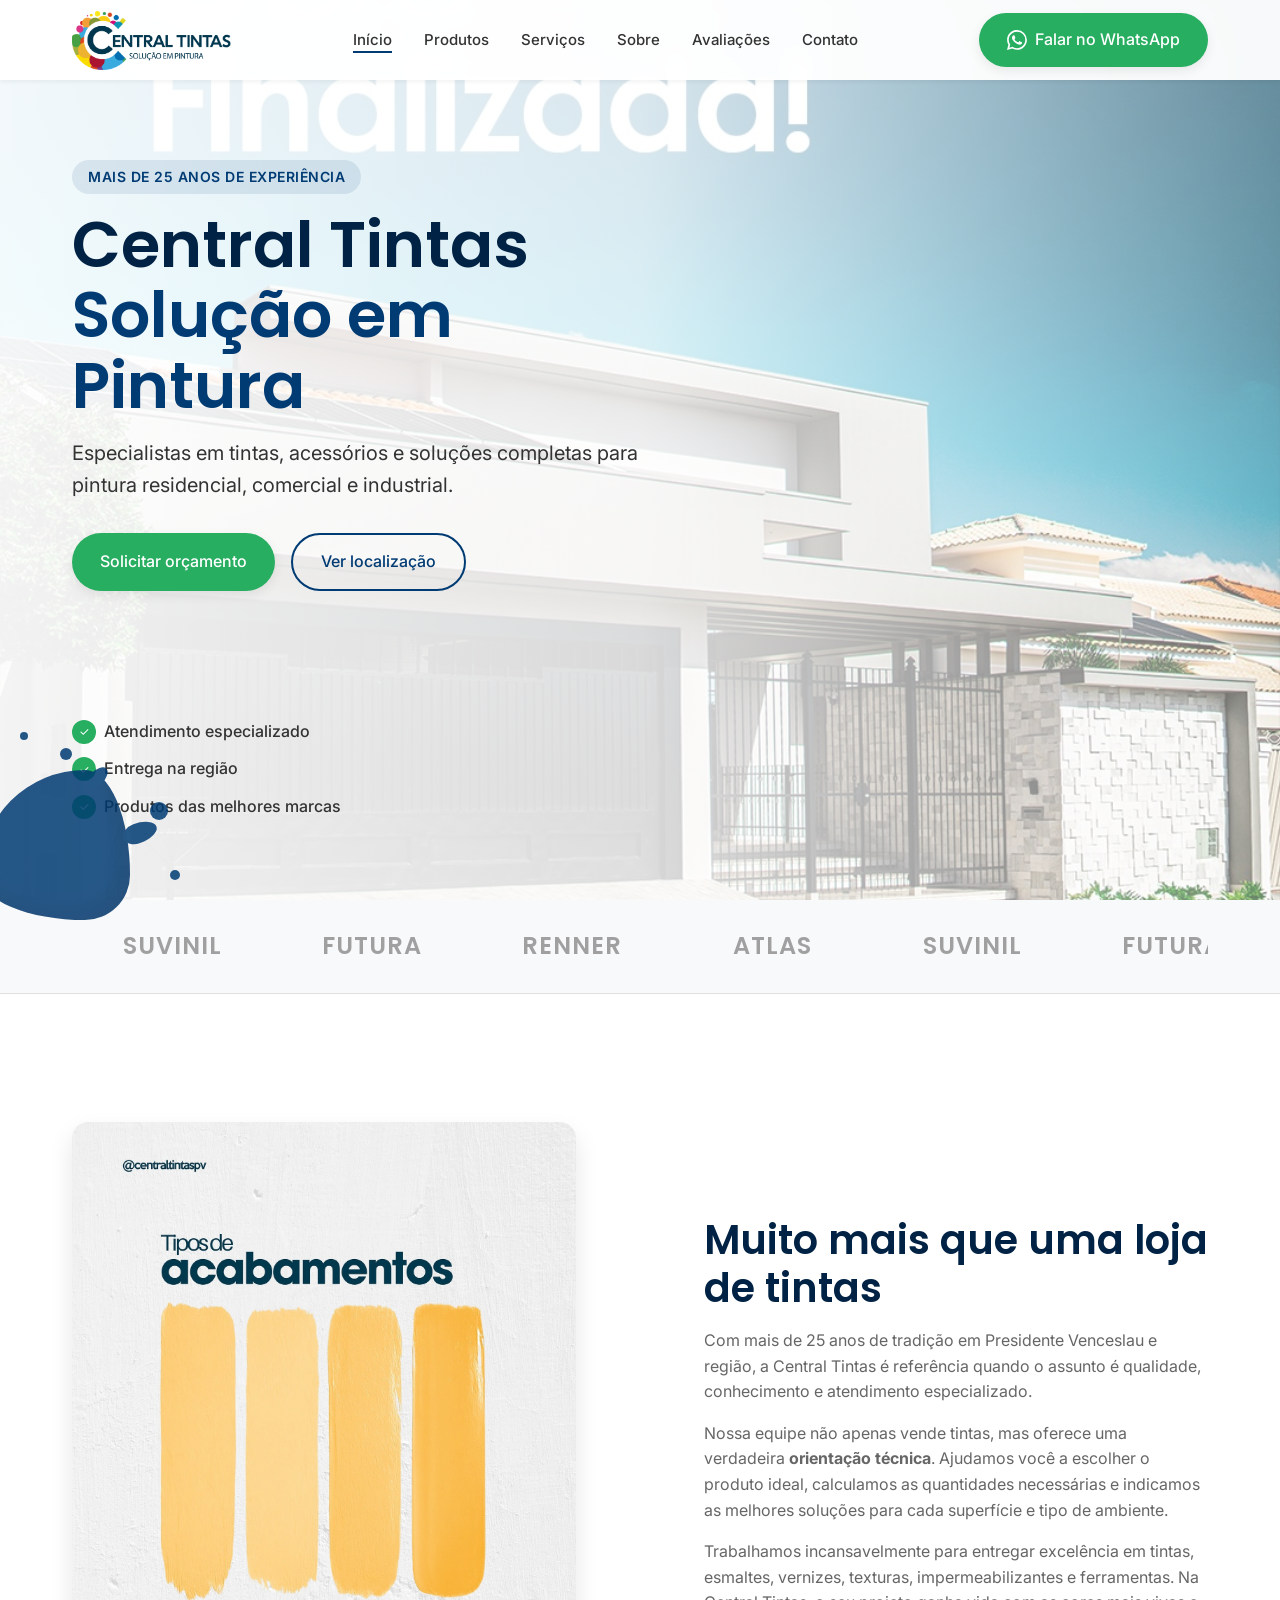
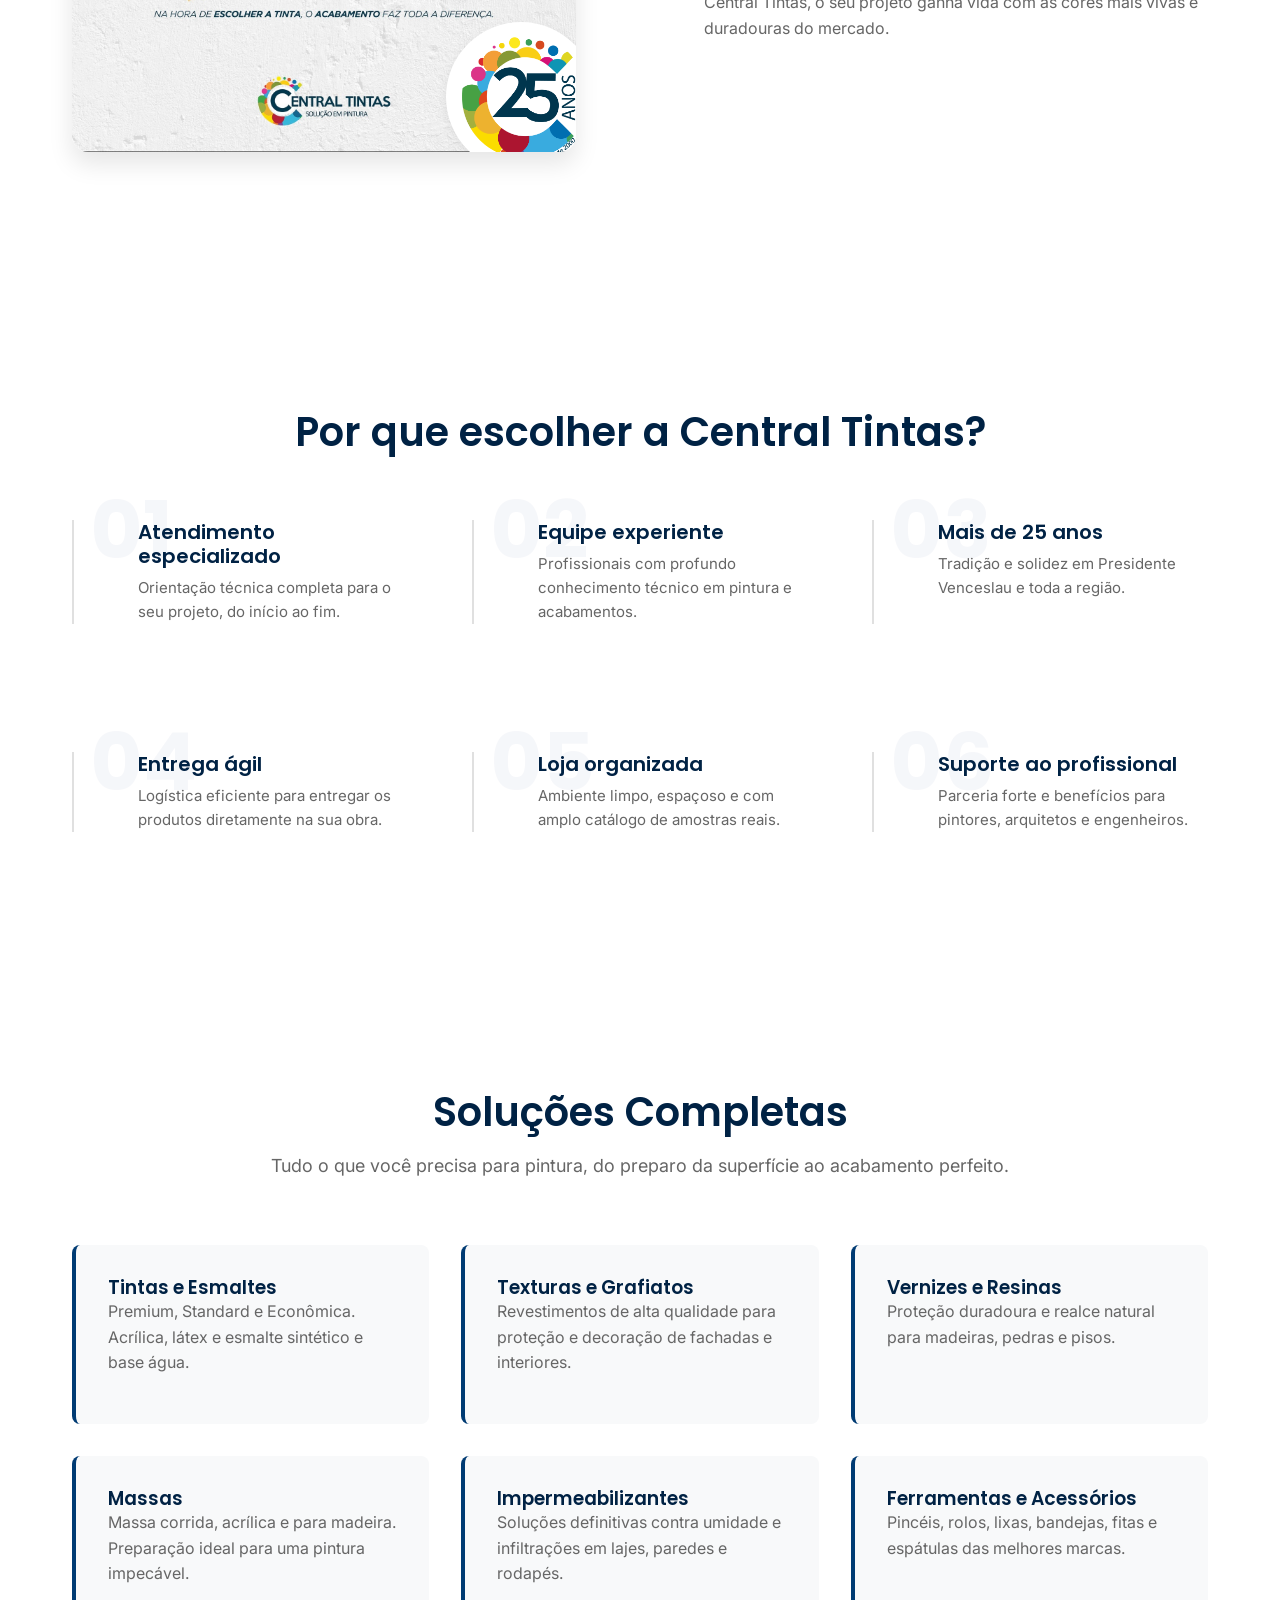
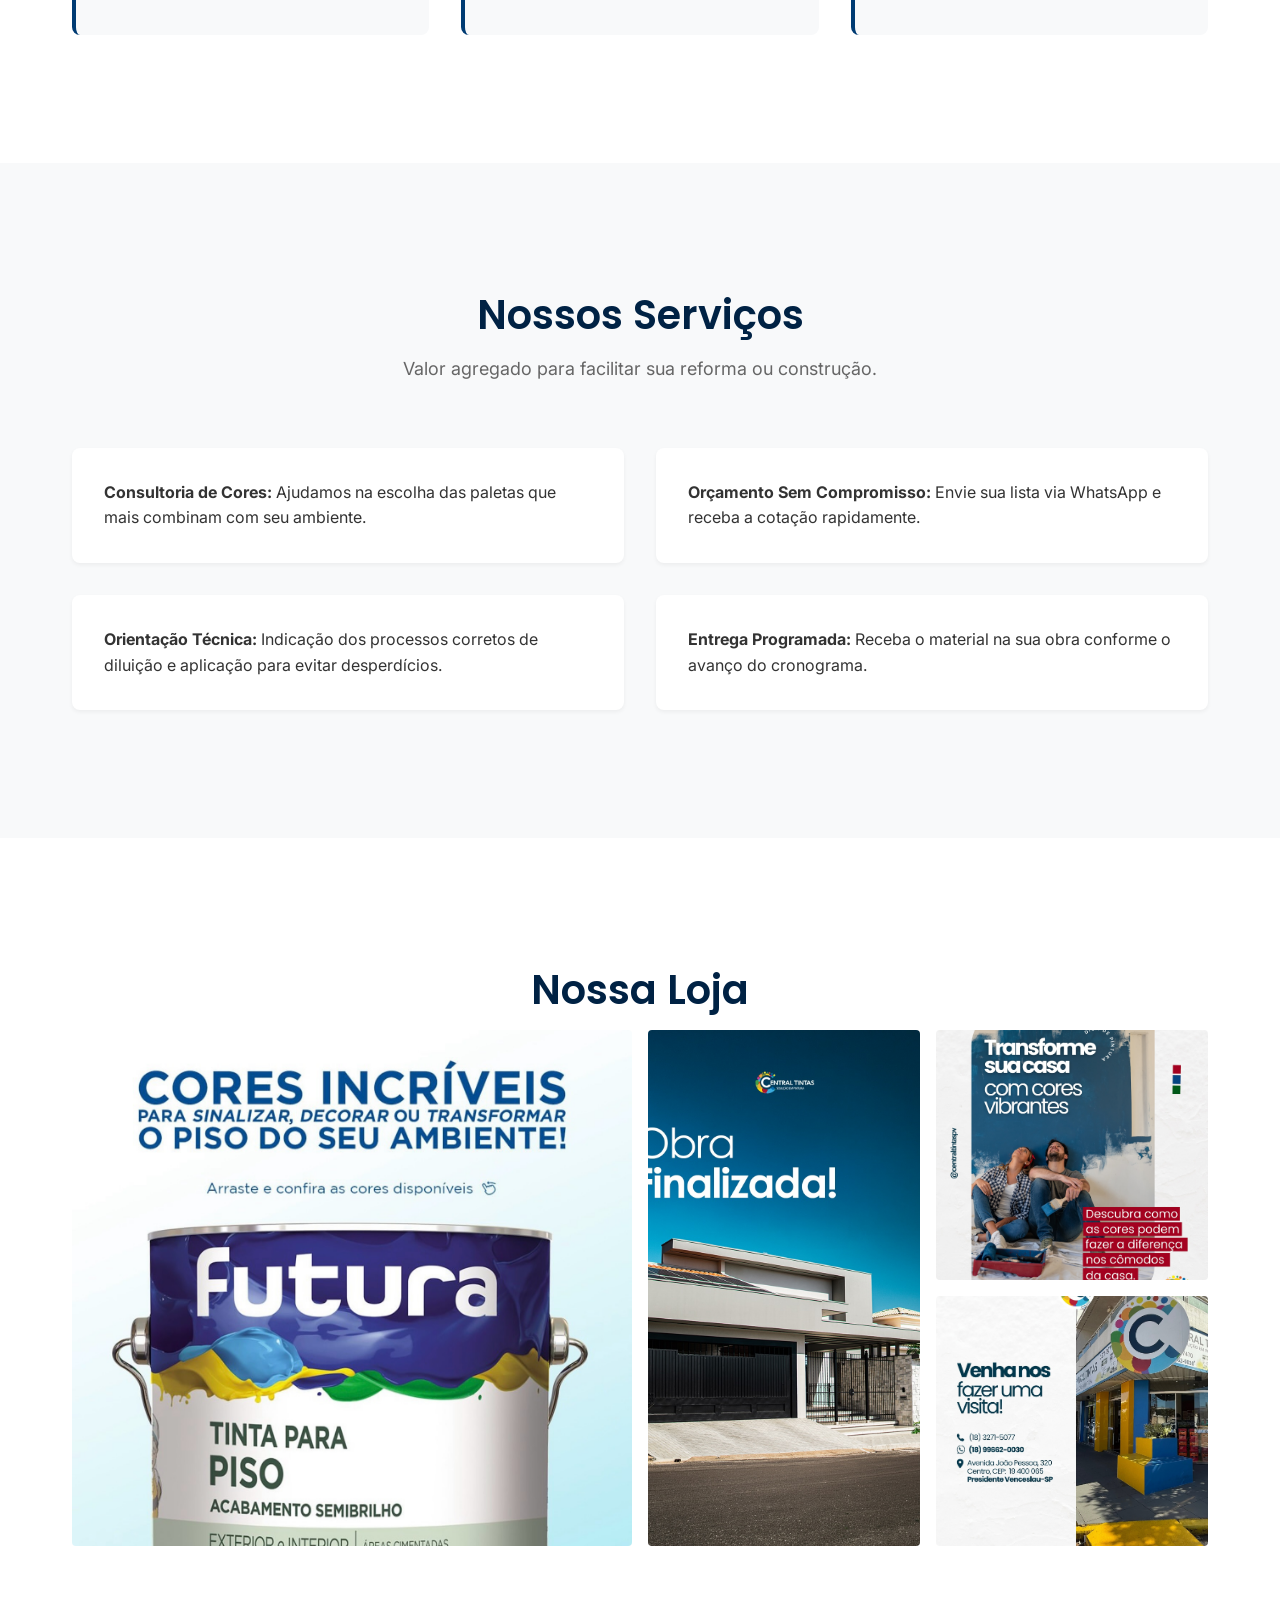
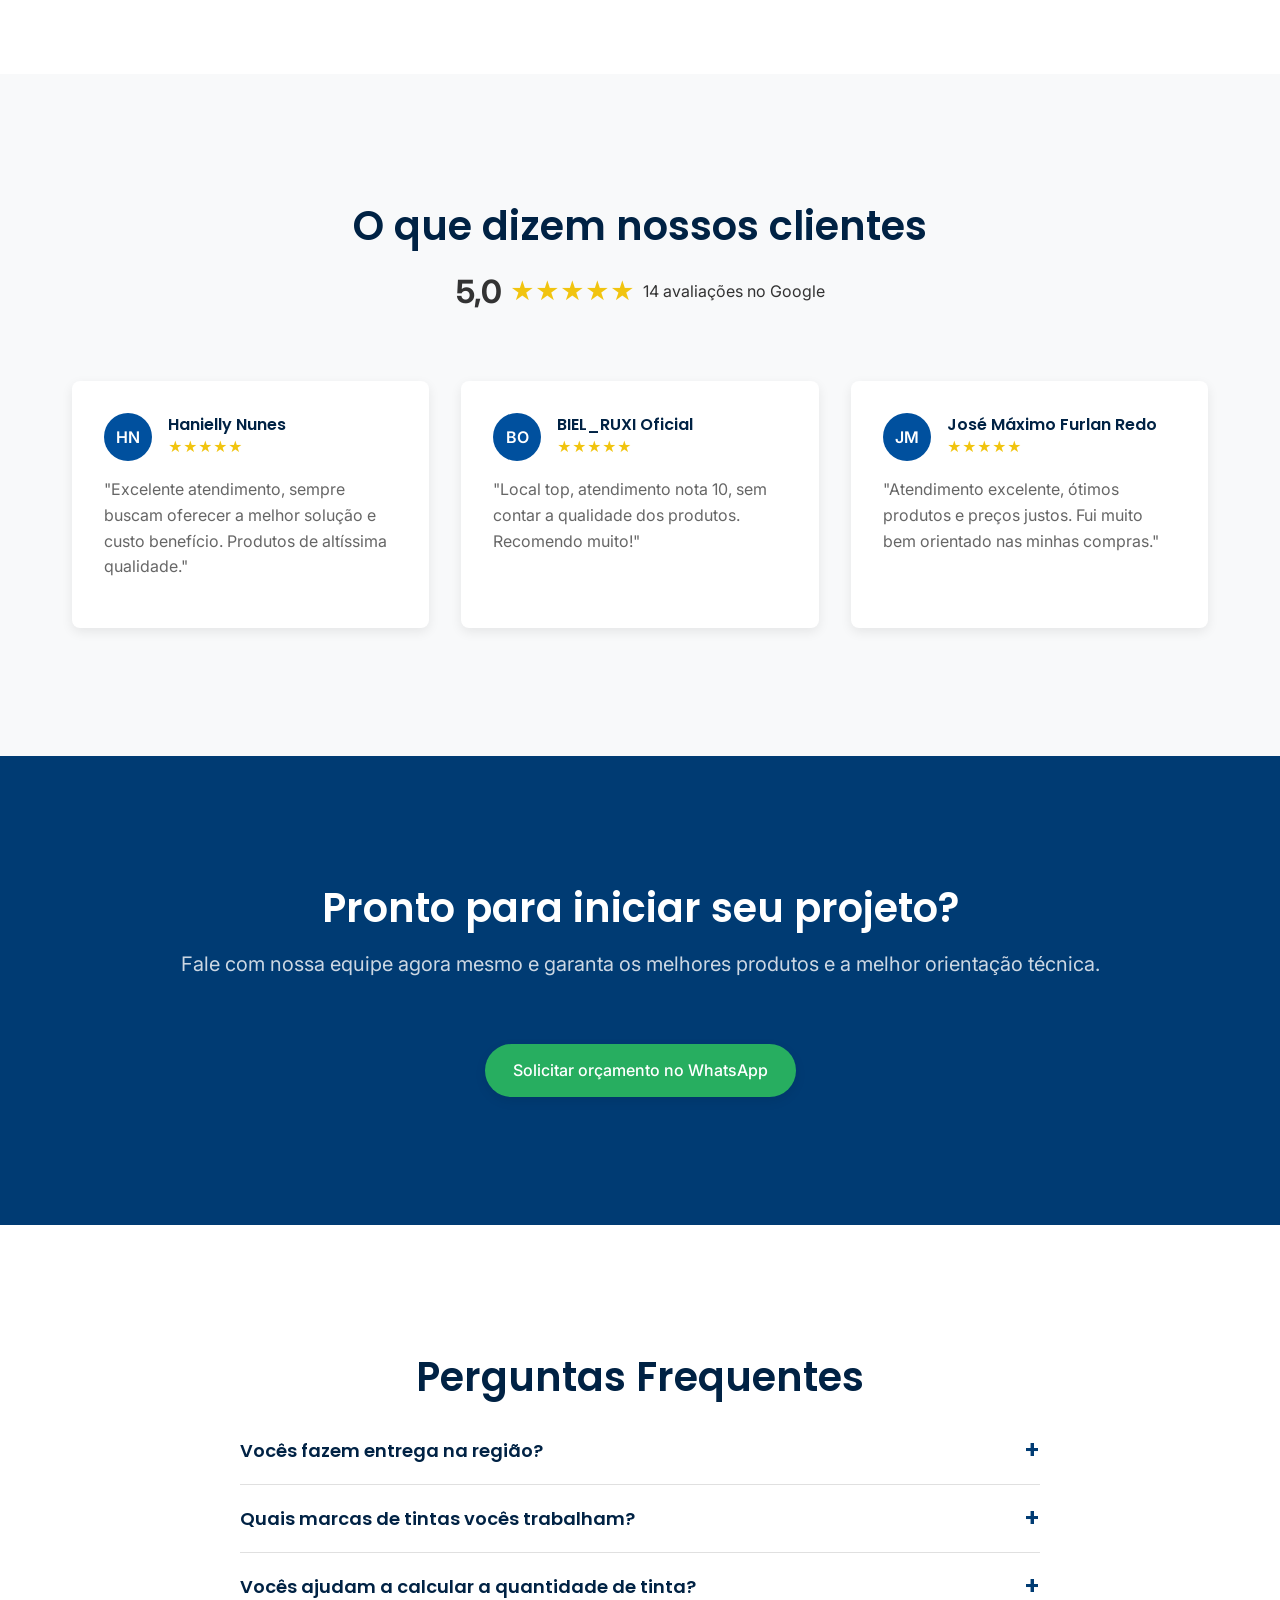
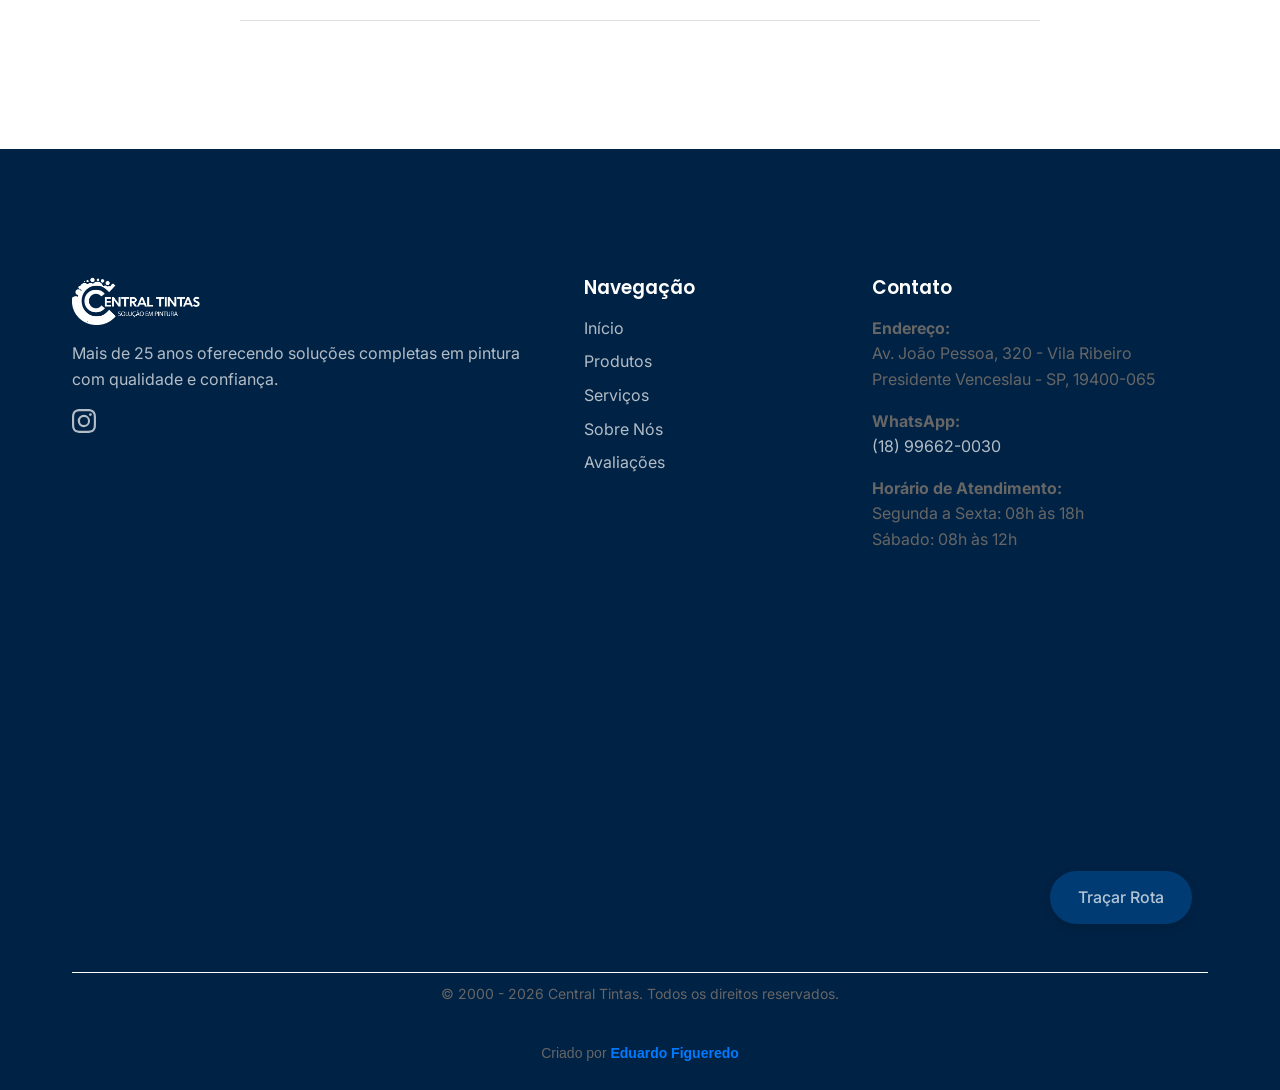
==== index.html @ bcbd592e "Update index.html" ====
<!DOCTYPE html>
<html lang="pt-BR">
<head>
    <meta charset="UTF-8">
    <meta name="viewport" content="width=device-width, initial-scale=1.0">
    <title>Central Tintas | Solução em Pintura há mais de 25 anos</title>
    <meta name="description" content="Especialistas em tintas, acessórios e soluções completas para pintura residencial, comercial e industrial. Atendimento especializado em Presidente Venceslau.">
    <meta name="theme-color" content="#003b73">

    <!-- Open Graph -->
    <meta property="og:title" content="Central Tintas | Solução em Pintura">
    <meta property="og:description" content="Especialistas em tintas, acessórios e soluções completas para pintura residencial, comercial e industrial.">
    <meta property="og:image" content="https://www.centraltintas.com.br/assets/logo/Logo%20Central%20Tintas%20(alta).png">
    <meta property="og:url" content="https://www.centraltintas.com.br">
    <meta property="og:type" content="website">

    <!-- Twitter Cards -->
    <meta name="twitter:card" content="summary_large_image">
    <meta name="twitter:title" content="Central Tintas | Solução em Pintura">
    <meta name="twitter:description" content="Especialistas em tintas, acessórios e soluções completas para pintura residencial, comercial e industrial.">
    <meta name="twitter:image" content="https://www.centraltintas.com.br/assets/logo/Logo%20Central%20Tintas%20(alta).png">

    <!-- Google Fonts -->
    <link rel="preconnect" href="https://fonts.googleapis.com">
    <link rel="preconnect" href="https://fonts.gstatic.com" crossorigin>
    <link href="https://fonts.googleapis.com/css2?family=Inter:wght@400;500;600&family=Manrope:wght@400;500&family=Poppins:wght@400;500;600;700&display=swap" rel="stylesheet">

    <!-- Styles -->
    <link rel="stylesheet" href="css/variables.css">
    <link rel="stylesheet" href="css/style.css">
    <link rel="stylesheet" href="css/components.css">

    <!-- Favicon -->
    <link rel="icon" href="assets/logo/Selo 25 anos.png" type="image/png">

    <!-- Schema.org JSON-LD -->
    <script type="application/ld+json">
    {
      "@context": "https://schema.org",
      "@type": "HomeAndConstructionBusiness",
      "name": "Central Tintas",
      "image": "https://www.centraltintas.com.br/assets/logo/Logo%20Central%20Tintas%20(alta).png",
      "@id": "",
      "url": "https://www.centraltintas.com.br",
      "telephone": "+5518996620030",
      "address": {
        "@type": "PostalAddress",
        "streetAddress": "Av. João Pessoa, 320, Vila Ribeiro",
        "addressLocality": "Presidente Venceslau",
        "addressRegion": "SP",
        "postalCode": "19400-065",
        "addressCountry": "BR"
      },
      "openingHoursSpecification": [
        {
          "@type": "OpeningHoursSpecification",
          "dayOfWeek": ["Monday", "Tuesday", "Wednesday", "Thursday", "Friday"],
          "opens": "08:00",
          "closes": "18:00"
        },
        {
          "@type": "OpeningHoursSpecification",
          "dayOfWeek": "Saturday",
          "opens": "08:00",
          "closes": "12:00"
        }
      ],
      "sameAs": [
        "https://www.instagram.com/centraltintas/"
      ]
    }
    </script>
</head>
<body>
    <!-- Efeito Respingo de Tinta -->
    <div class="paint-splash-container" aria-hidden="true">
        <div class="splash-blob main-blob"></div>
        <div class="splash-blob drop drop-1"></div>
        <div class="splash-blob drop drop-2"></div>
        <div class="splash-blob drop drop-3"></div>
        <div class="splash-blob drop drop-4"></div>
        <div class="splash-blob drop drop-5"></div>
        <div class="splash-blob drop drop-6"></div>
    </div>

    <!-- Header -->
    <header class="header" id="header">
        <div class="container header-container">
            <a href="#" class="logo" aria-label="Home">
                <img src="assets/logo/Logo Central Tintas (alta).png" alt="Central Tintas Logo">
            </a>
            
            <button class="menu-toggle" aria-label="Abrir menu" aria-expanded="false">
                <span class="hamburger"></span>
            </button>

            <nav class="nav-menu" aria-label="Menu Principal">
                <ul class="nav-list">
                    <li><a href="#inicio" class="nav-link active">Início</a></li>
                    <li><a href="#produtos" class="nav-link">Produtos</a></li>
                    <li><a href="#servicos" class="nav-link">Serviços</a></li>
                    <li><a href="#sobre" class="nav-link">Sobre</a></li>
                    <li><a href="#avaliacoes" class="nav-link">Avaliações</a></li>
                    <li><a href="#contato" class="nav-link">Contato</a></li>
                </ul>
            </nav>

            <a href="https://wa.me/5518996620030" class="btn btn-whatsapp header-cta" target="_blank" rel="noopener noreferrer">
                <svg xmlns="http://www.w3.org/2000/svg" width="20" height="20" fill="currentColor" viewBox="0 0 16 16" aria-hidden="true" style="margin-right: 8px;">
                    <path d="M13.601 2.326A7.85 7.85 0 0 0 7.994 0C3.627 0 .068 3.558.064 7.926c0 1.399.366 2.76 1.057 3.965L0 16l4.204-1.102a7.9 7.9 0 0 0 3.79.965h.004c4.368 0 7.926-3.558 7.93-7.93A7.9 7.9 0 0 0 13.6 2.326zM7.994 14.521a6.6 6.6 0 0 1-3.356-.92l-.24-.144-2.494.654.666-2.433-.156-.251a6.56 6.56 0 0 1-1.007-3.505c0-3.626 2.957-6.584 6.591-6.584a6.56 6.56 0 0 1 4.66 1.931 6.56 6.56 0 0 1 1.928 4.66c-.004 3.639-2.961 6.592-6.592 6.592m3.615-4.934c-.197-.099-1.17-.578-1.353-.646-.182-.065-.315-.099-.445.099-.133.197-.513.646-.627.775-.114.133-.232.148-.43.05-.197-.1-.836-.308-1.592-.985-.59-.525-.985-1.175-1.103-1.372-.114-.198-.011-.304.088-.403.087-.088.197-.232.296-.346.1-.114.133-.198.198-.33.065-.134.034-.248-.015-.347-.05-.099-.445-1.076-.612-1.47-.16-.389-.323-.335-.445-.34-.114-.005-.247-.007-.38-.007a.73.73 0 0 0-.529.247c-.182.198-.691.677-.691 1.654s.71 1.916.81 2.049c.098.133 1.394 2.132 3.383 2.992.47.205.84.326 1.129.418.475.152.904.129 1.246.08.38-.058 1.171-.48 1.338-.943.164-.464.164-.86.114-.943-.049-.084-.182-.133-.38-.232z"/>
                </svg>
                Falar no WhatsApp
            </a>
        </div>
    </header>

    <!-- Hero Section -->
    <section id="inicio" class="hero">
        <div class="hero-bg-overlay"></div>
        <!-- Utilizando uma imagem representativa da fachada ou interna, será otimizada via CSS -->
        <div class="container hero-container">
            <div class="hero-content">
                <span class="hero-badge">Mais de 25 anos de experiência</span>
                <h1 class="hero-title">Central Tintas <br><span class="hero-title-highlight">Solução em Pintura</span></h1>
                <p class="hero-description">
                    Especialistas em tintas, acessórios e soluções completas para pintura residencial, comercial e industrial.
                </p>
                <div class="hero-buttons">
                    <a href="https://wa.me/5518996620030" class="btn btn-whatsapp" target="_blank" rel="noopener noreferrer">Solicitar orçamento</a>
                    <a href="#contato" class="btn btn-outline">Ver localização</a>
                </div>
                
                <div class="hero-indicators">
                    <div class="indicator">
                        <span class="indicator-icon">✓</span>
                        <span class="indicator-text">Atendimento especializado</span>
                    </div>
                    <div class="indicator">
                        <span class="indicator-icon">✓</span>
                        <span class="indicator-text">Entrega na região</span>
                    </div>
                    <div class="indicator">
                        <span class="indicator-icon">✓</span>
                        <span class="indicator-text">Produtos das melhores marcas</span>
                    </div>
                </div>
            </div>
        </div>
    </section>

    <!-- Marcas Carousel -->
    <div class="brands-section section-light">
        <div class="container">
            <div class="brands-carousel">
                <div class="brands-track">
                    <!-- O carrossel será animado infinitamente por CSS -->
                    <div class="brand-item"><h2>Suvinil</h2></div>
                    <div class="brand-item"><h2>Futura</h2></div>
                    <div class="brand-item"><h2>Renner</h2></div>
                    <div class="brand-item"><h2>Atlas</h2></div>
                    
                    <!-- Cloned for infinite scroll -->
                    <div class="brand-item" aria-hidden="true"><h2>Suvinil</h2></div>
                    <div class="brand-item" aria-hidden="true"><h2>Futura</h2></div>
                    <div class="brand-item" aria-hidden="true"><h2>Renner</h2></div>
                    <div class="brand-item" aria-hidden="true"><h2>Atlas</h2></div>
                </div>
            </div>
        </div>
    </div>

    <!-- Sobre Section -->
    <section id="sobre" class="section about-section">
        <div class="container about-container">
            <div class="about-image-wrapper">
                <img src="assets/images/acabamentos.jpg" alt="Interior da Loja Central Tintas" loading="lazy" class="about-image">
                <div class="about-seal">
                    <img src="assets/logo/Selo 25 anos.png" alt="Selo 25 anos" loading="lazy">
                </div>
            </div>
            <div class="about-content">
                <h2 class="section-title text-left">Muito mais que uma loja de tintas</h2>
                <p>Com mais de 25 anos de tradição em Presidente Venceslau e região, a Central Tintas é referência quando o assunto é qualidade, conhecimento e atendimento especializado.</p>
                <p>Nossa equipe não apenas vende tintas, mas oferece uma verdadeira <strong>orientação técnica</strong>. Ajudamos você a escolher o produto ideal, calculamos as quantidades necessárias e indicamos as melhores soluções para cada superfície e tipo de ambiente.</p>
                <p>Trabalhamos incansavelmente para entregar excelência em tintas, esmaltes, vernizes, texturas, impermeabilizantes e ferramentas. Na Central Tintas, o seu projeto ganha vida com as cores mais vivas e duradouras do mercado.</p>
            </div>
        </div>
    </section>

    <!-- Diferenciais -->
    <section class="section features-section">
        <div class="container">
            <h2 class="section-title">Por que escolher a Central Tintas?</h2>
            <div class="features-editorial-grid">
                <div class="editorial-card">
                    <div class="editorial-number">01</div>
                    <h3>Atendimento especializado</h3>
                    <p>Orientação técnica completa para o seu projeto, do início ao fim.</p>
                </div>
                <div class="editorial-card">
                    <div class="editorial-number">02</div>
                    <h3>Equipe experiente</h3>
                    <p>Profissionais com profundo conhecimento técnico em pintura e acabamentos.</p>
                </div>
                <div class="editorial-card">
                    <div class="editorial-number">03</div>
                    <h3>Mais de 25 anos</h3>
                    <p>Tradição e solidez em Presidente Venceslau e toda a região.</p>
                </div>
                <div class="editorial-card">
                    <div class="editorial-number">04</div>
                    <h3>Entrega ágil</h3>
                    <p>Logística eficiente para entregar os produtos diretamente na sua obra.</p>
                </div>
                <div class="editorial-card">
                    <div class="editorial-number">05</div>
                    <h3>Loja organizada</h3>
                    <p>Ambiente limpo, espaçoso e com amplo catálogo de amostras reais.</p>
                </div>
                <div class="editorial-card">
                    <div class="editorial-number">06</div>
                    <h3>Suporte ao profissional</h3>
                    <p>Parceria forte e benefícios para pintores, arquitetos e engenheiros.</p>
                </div>
            </div>
        </div>
    </section>

    <!-- Produtos Section -->
    <section id="produtos" class="section products-section">
        <div class="container">
            <h2 class="section-title">Soluções Completas</h2>
            <p class="section-subtitle">Tudo o que você precisa para pintura, do preparo da superfície ao acabamento perfeito.</p>
            
            <div class="products-grid">
                <div class="product-card">
                    <h3>Tintas e Esmaltes</h3>
                    <p>Premium, Standard e Econômica. Acrílica, látex e esmalte sintético e base água.</p>
                </div>
                <div class="product-card">
                    <h3>Texturas e Grafiatos</h3>
                    <p>Revestimentos de alta qualidade para proteção e decoração de fachadas e interiores.</p>
                </div>
                <div class="product-card">
                    <h3>Vernizes e Resinas</h3>
                    <p>Proteção duradoura e realce natural para madeiras, pedras e pisos.</p>
                </div>
                <div class="product-card">
                    <h3>Massas</h3>
                    <p>Massa corrida, acrílica e para madeira. Preparação ideal para uma pintura impecável.</p>
                </div>
                <div class="product-card">
                    <h3>Impermeabilizantes</h3>
                    <p>Soluções definitivas contra umidade e infiltrações em lajes, paredes e rodapés.</p>
                </div>
                <div class="product-card">
                    <h3>Ferramentas e Acessórios</h3>
                    <p>Pincéis, rolos, lixas, bandejas, fitas e espátulas das melhores marcas.</p>
                </div>
            </div>
        </div>
    </section>

    <!-- Serviços -->
    <section id="servicos" class="section section-light services-section">
        <div class="container">
            <h2 class="section-title">Nossos Serviços</h2>
            <p class="section-subtitle">Valor agregado para facilitar sua reforma ou construção.</p>
            
            <ul class="services-list">
                <li class="service-item">
                    <strong>Consultoria de Cores:</strong> Ajudamos na escolha das paletas que mais combinam com seu ambiente.
                </li>
                <li class="service-item">
                    <strong>Orçamento Sem Compromisso:</strong> Envie sua lista via WhatsApp e receba a cotação rapidamente.
                </li>
                <li class="service-item">
                    <strong>Orientação Técnica:</strong> Indicação dos processos corretos de diluição e aplicação para evitar desperdícios.
                </li>
                <li class="service-item">
                    <strong>Entrega Programada:</strong> Receba o material na sua obra conforme o avanço do cronograma.
                </li>
            </ul>
        </div>
    </section>

    <!-- Galeria -->
    <section id="galeria" class="section gallery-section">
        <div class="container">
            <h2 class="section-title">Nossa Loja</h2>
            
            <div class="gallery-grid">
                <!-- Usando imagens reais fornecidas -->
                <a href="assets/images/futura.jpg" class="gallery-item" aria-label="Ampliar imagem">
                    <img src="assets/images/futura.jpg" alt="Interior da Loja 1" loading="lazy">
                </a>
                <a href="assets/images/obrafinalizada.jpg" class="gallery-item" aria-label="Ampliar imagem">
                    <img src="assets/images/obrafinalizada.jpg" alt="Equipe Central Tintas" loading="lazy">
                </a>
                <a href="assets/images/transformesuacasa.png" class="gallery-item" aria-label="Ampliar imagem">
                    <img src="assets/images/transformesuacasa.png" alt="Máquina de Tintas" loading="lazy">
                </a>
              <!--  <a href="assets/images/equipe.jpg" class="gallery-item" aria-label="Ampliar imagem">
                    <img src="assets/images/equipe.jpg" alt="Fachada" loading="lazy">
                </a>  -->
                <a href="assets/images/visita.jpg" class="gallery-item" aria-label="Ampliar imagem">
                    <img src="assets/images/visita.jpg" alt="Interior da Loja 2" loading="lazy">
                </a>
            </div>
        </div>
    </section>

    <!-- Avaliações -->
    <section id="avaliacoes" class="section section-light reviews-section">
        <div class="container">
            <div class="reviews-header">
                <h2 class="section-title">O que dizem nossos clientes</h2>
                <div class="rating-display">
                    <span class="rating-score">5,0</span>
                    <div class="rating-stars" aria-label="5 de 5 estrelas">★★★★★</div>
                    <span class="rating-count">14 avaliações no Google</span>
                </div>
            </div>
            
            <div class="reviews-grid">
                <div class="review-card">
                    <div class="review-author">
                        <div class="author-avatar">HN</div>
                        <div class="author-info">
                            <h4>Hanielly Nunes</h4>
                            <span class="review-stars">★★★★★</span>
                        </div>
                    </div>
                    <p class="review-text">"Excelente atendimento, sempre buscam oferecer a melhor solução e custo benefício. Produtos de altíssima qualidade."</p>
                </div>
                
                <div class="review-card">
                    <div class="review-author">
                        <div class="author-avatar">BO</div>
                        <div class="author-info">
                            <h4>BIEL_RUXI Oficial</h4>
                            <span class="review-stars">★★★★★</span>
                        </div>
                    </div>
                    <p class="review-text">"Local top, atendimento nota 10, sem contar a qualidade dos produtos. Recomendo muito!"</p>
                </div>
                
                <div class="review-card">
                    <div class="review-author">
                        <div class="author-avatar">JM</div>
                        <div class="author-info">
                            <h4>José Máximo Furlan Redo</h4>
                            <span class="review-stars">★★★★★</span>
                        </div>
                    </div>
                    <p class="review-text">"Atendimento excelente, ótimos produtos e preços justos. Fui muito bem orientado nas minhas compras."</p>
                </div>
            </div>
        </div>
    </section>

    <!-- CTA Final -->
    <section class="section cta-section">
        <div class="container cta-container">
            <h2>Pronto para iniciar seu projeto?</h2>
            <p>Fale com nossa equipe agora mesmo e garanta os melhores produtos e a melhor orientação técnica.</p>
            <a href="https://wa.me/5518996620030" class="btn btn-whatsapp cta-btn" target="_blank" rel="noopener noreferrer">Solicitar orçamento no WhatsApp</a>
        </div>
    </section>

    <!-- FAQ Section -->
    <section class="section faq-section">
        <div class="container">
            <h2 class="section-title">Perguntas Frequentes</h2>
            <div class="faq-list">
                <div class="faq-item">
                    <button class="faq-question" aria-expanded="false">
                        Vocês fazem entrega na região?
                        <span class="faq-icon">+</span>
                    </button>
                    <div class="faq-answer">
                        <p>Sim! Realizamos entregas rápidas e seguras em Presidente Venceslau e diversas cidades da região. Consulte nossas condições de entrega no momento do orçamento.</p>
                    </div>
                </div>
                <div class="faq-item">
                    <button class="faq-question" aria-expanded="false">
                        Quais marcas de tintas vocês trabalham?
                        <span class="faq-icon">+</span>
                    </button>
                    <div class="faq-answer">
                        <p>Trabalhamos com as melhores marcas do mercado, garantindo durabilidade e excelente acabamento, como Suvinil, Futura, Renner, além de ferramentas de primeira linha.</p>
                    </div>
                </div>
                <div class="faq-item">
                    <button class="faq-question" aria-expanded="false">
                        Vocês ajudam a calcular a quantidade de tinta?
                        <span class="faq-icon">+</span>
                    </button>
                    <div class="faq-answer">
                        <p>Com certeza. Nossa equipe de especialistas faz o cálculo preciso com base na metragem e no tipo de superfície que você irá pintar, evitando desperdício ou falta de material.</p>
                    </div>
                </div>
            </div>
        </div>
    </section>

    <!-- Contato e Footer -->
    <footer id="contato" class="footer">
        <div class="container">
            <div class="footer-top">
                <div class="footer-info">
                    <img src="assets/logo/Logo Central Tintas (alta).png" alt="Central Tintas" class="footer-logo"
                    <p>Mais de 25 anos oferecendo soluções completas em pintura com qualidade e confiança.</p>
                    <div class="social-links">
                        <a href="https://www.instagram.com/centraltintaspv/" aria-label="Instagram" target="_blank" rel="noopener noreferrer">
                            <svg xmlns="http://www.w3.org/2000/svg" width="24" height="24" fill="currentColor" viewBox="0 0 16 16">
                                <path d="M8 0C5.829 0 5.556.01 4.703.048 3.85.088 3.269.222 2.76.42a3.917 3.917 0 0 0-1.417.923A3.927 3.927 0 0 0 .42 2.76C.222 3.268.087 3.85.048 4.7.01 5.555 0 5.827 0 8.001c0 2.172.01 2.444.048 3.297.04.852.174 1.433.372 1.942.205.526.478.972.923 1.417.444.445.89.719 1.416.923.51.198 1.09.333 1.942.372C5.555 15.99 5.827 16 8 16s2.444-.01 3.298-.048c.851-.04 1.434-.174 1.943-.372a3.916 3.916 0 0 0 1.416-.923c.445-.445.718-.891.923-1.417.197-.509.332-1.09.372-1.942C15.99 10.445 16 10.173 16 8s-.01-2.445-.048-3.299c-.04-.851-.175-1.433-.372-1.941a3.926 3.926 0 0 0-.923-1.417A3.911 3.911 0 0 0 13.24.42c-.51-.198-1.092-.333-1.943-.372C10.443.01 10.172 0 7.998 0h.003zm-.717 1.442h.718c2.136 0 2.389.007 3.232.046.78.035 1.204.166 1.486.275.373.145.64.319.92.599.28.28.453.546.598.92.11.281.24.705.275 1.485.039.843.047 1.096.047 3.231s-.008 2.389-.047 3.232c-.035.78-.166 1.203-.275 1.485a2.47 2.47 0 0 1-.599.919c-.28.28-.546.453-.92.598-.28.11-.704.24-1.485.276-.843.038-1.096.047-3.232.047s-2.39-.009-3.233-.047c-.78-.036-1.203-.166-1.485-.276a2.478 2.478 0 0 1-.92-.598 2.48 2.48 0 0 1-.6-.92c-.109-.281-.24-.705-.275-1.485-.038-.843-.046-1.096-.046-3.233 0-2.136.008-2.388.046-3.231.036-.78.166-1.204.276-1.486.145-.373.319-.64.599-.92.28-.28.546-.453.92-.598.282-.11.705-.24 1.485-.276.738-.034 1.024-.044 2.515-.045v.002zm4.988 1.328a.96.96 0 1 0 0 1.92.96.96 0 0 0 0-1.92zm-4.27 1.122a4.109 4.109 0 1 0 0 8.217 4.109 4.109 0 0 0 0-8.217zm0 1.441a2.667 2.667 0 1 1 0 5.334 2.667 2.667 0 0 1 0-5.334z"/>
                            </svg>
                        </a>
                    </div>
                </div>
                
                <div class="footer-links">
                    <h3>Navegação</h3>
                    <ul>
                        <li><a href="#inicio">Início</a></li>
                        <li><a href="#produtos">Produtos</a></li>
                        <li><a href="#servicos">Serviços</a></li>
                        <li><a href="#sobre">Sobre Nós</a></li>
                        <li><a href="#avaliacoes">Avaliações</a></li>
                    </ul>
                </div>
                
                <div class="footer-contact">
                    <h3>Contato</h3>
                    <p><strong>Endereço:</strong> <br>Av. João Pessoa, 320 - Vila Ribeiro <br>Presidente Venceslau - SP, 19400-065</p>
                    <p><strong>WhatsApp:</strong> <br><a href="https://wa.me/5518996620030" target="_blank" rel="noopener noreferrer">(18) 99662-0030</a></p>
                    <p><strong>Horário de Atendimento:</strong> <br>Segunda a Sexta: 08h às 18h <br>Sábado: 08h às 12h</p>
                </div>
            </div>
            
            <div class="footer-map">
                <iframe src="https://www.google.com/maps/embed?pb=!1m18!1m12!1m3!1d3698.810682570081!2d-51.8465134!3d-21.8741368!2m3!1f0!2f0!3f0!3m2!1i1024!2i768!4f13.1!3m3!1m2!1s0x94936d50ff694c79%3A0xb36b566fc6dc981c!2sAv.%20Jo%C3%A3o%20Pessoa%2C%20320%20-%20Vila%20Ribeiro%2C%20Pres.%20Venceslau%20-%20SP%2C%2019400-065!5e0!3m2!1spt-BR!2sbr!4v1714571987515!5m2!1spt-BR!2sbr" width="100%" height="300" style="border:0;" allowfullscreen="" loading="lazy" referrerpolicy="no-referrer-when-downgrade" title="Mapa de localização da Central Tintas"></iframe>
                <div class="map-actions">
                    <a href="https://maps.google.com/maps?q=Av.+João+Pessoa,+320+-+Vila+Ribeiro,+Presidente+Venceslau+-+SP" class="btn btn-primary" target="_blank" rel="noopener noreferrer">Traçar Rota</a>
                </div>
            </div>
            
            <div class="footer-bottom">
               <p>&copy; 2000 - <script>document.write(new Date().getFullYear())</script> Central Tintas. Todos os direitos reservados.</p>
            </div>
            <div style="text-align: center; padding: 10px; font-family: Arial, sans-serif; font-size: 14px; color: #fff;">
  <p>
    Criado por
    <a href="https://www.instagram.com/eduardofigueredoweb/" target="_blank" rel="noopener noreferrer" style="color: #007BFF; text-decoration: none; font-weight: bold;">
      Eduardo Figueredo
    </a>
  </p>
</div>
        </div>
    </footer>

    <!-- Lightbox Element -->
    <div class="lightbox" id="lightbox" aria-hidden="true" role="dialog" aria-modal="true" aria-label="Visualizador de Imagem">
        <button class="lightbox-close" aria-label="Fechar">&times;</button>
        <div class="lightbox-content">
            <img src="" alt="Imagem Ampliada" id="lightbox-img">
        </div>
    </div>

    <!-- Scripts -->
    <script src="js/main.js"></script>
    <script src="js/lightbox.js"></script>
</body>
</html>
---- css/variables.css ----
:root {
  /* Colors */
  --color-white: #ffffff;
  --color-background: #f8f9fa;
  --color-primary: #003b73; /* Azul Institucional Elegante */
  --color-primary-dark: #002244;
  --color-primary-light: #00509e;
  --color-text: #333333;
  --color-text-light: #666666;
  --color-border: #e0e0e0;
  
  /* Accent Colors */
  --color-accent-yellow: #f1c40f;
  --color-accent-green: #27ae60;
  --color-accent-red: #e74c3c;
  --color-accent-pink: #e84393;

  /* Typography */
  --font-primary: 'Inter', sans-serif;
  --font-secondary: 'Poppins', sans-serif;
  --font-tertiary: 'Manrope', sans-serif;
  
  /* Shadows */
  --shadow-sm: 0 2px 4px rgba(0, 0, 0, 0.05);
  --shadow-md: 0 4px 12px rgba(0, 0, 0, 0.08);
  --shadow-lg: 0 12px 24px rgba(0, 0, 0, 0.1);
  --shadow-hover: 0 16px 32px rgba(0, 0, 0, 0.15);
  
  /* Radii */
  --radius-sm: 4px;
  --radius-md: 8px;
  --radius-lg: 16px;
  --radius-full: 9999px;
  
  /* Transitions */
  --transition-fast: 0.2s ease-in-out;
  --transition-normal: 0.3s ease-in-out;
  --transition-slow: 0.5s ease-in-out;
  
  /* Spacing */
  --spacing-xs: 0.5rem;
  --spacing-sm: 1rem;
  --spacing-md: 2rem;
  --spacing-lg: 4rem;
  --spacing-xl: 8rem;
  
  /* Layout */
  --container-width: 1200px;
  --header-height: 80px;
}

/* Dark mode / prefers-color-scheme - can be extended later if needed, but keeping it white/clean as requested */
---- css/style.css ----
/* Reset and Base Styles */
* {
  margin: 0;
  padding: 0;
  box-sizing: border-box;
}

html {
  scroll-behavior: smooth;
  font-size: 16px;
}

body {
  font-family: var(--font-primary);
  color: var(--color-text);
  background-color: var(--color-white);
  line-height: 1.6;
  -webkit-font-smoothing: antialiased;
  -moz-osx-font-smoothing: grayscale;
}

h1, h2, h3, h4, h5, h6 {
  font-family: var(--font-secondary);
  font-weight: 600;
  color: var(--color-primary-dark);
  line-height: 1.2;
}

p {
  color: var(--color-text-light);
  margin-bottom: var(--spacing-sm);
}

a {
  text-decoration: none;
  color: var(--color-primary);
  transition: color var(--transition-fast);
}

a:hover {
  color: var(--color-primary-light);
}

img {
  max-width: 100%;
  height: auto;
  display: block;
}

ul {
  list-style: none;
}

/* Container */
.container {
  width: 100%;
  max-width: var(--container-width);
  margin: 0 auto;
  padding: 0 var(--spacing-md);
}

/* Sections */
.section {
  padding: var(--spacing-xl) 0;
}

.section-light {
  background-color: var(--color-background);
}

.section-title {
  text-align: center;
  font-size: 2.5rem;
  margin-bottom: var(--spacing-sm);
}

.section-subtitle {
  text-align: center;
  font-size: 1.125rem;
  color: var(--color-text-light);
  margin-bottom: var(--spacing-lg);
  max-width: 800px;
  margin-left: auto;
  margin-right: auto;
}

/* Buttons */
.btn {
  display: inline-flex;
  align-items: center;
  justify-content: center;
  padding: 0.875rem 1.75rem;
  border-radius: var(--radius-full);
  font-family: var(--font-primary);
  font-weight: 500;
  font-size: 1rem;
  cursor: pointer;
  transition: all var(--transition-normal);
  border: none;
  text-align: center;
}

.btn-primary {
  background-color: var(--color-primary);
  color: var(--color-white);
  box-shadow: var(--shadow-md);
}

.btn-primary:hover {
  background-color: var(--color-primary-light);
  color: var(--color-white);
  box-shadow: var(--shadow-hover);
  transform: translateY(-2px);
}

.btn-outline {
  background-color: transparent;
  color: var(--color-primary);
  border: 2px solid var(--color-primary);
}

.btn-outline:hover {
  background-color: var(--color-primary);
  color: var(--color-white);
}

.btn-whatsapp {
  background-color: var(--color-accent-green);
  color: var(--color-white);
  box-shadow: var(--shadow-md);
}

.btn-whatsapp:hover {
  background-color: #219a52; /* Slightly darker green */
  color: var(--color-white);
  box-shadow: var(--shadow-hover);
  transform: translateY(-2px);
}

/* Accessibility */
:focus-visible {
  outline: 2px solid var(--color-primary);
  outline-offset: 4px;
}

.visually-hidden {
  position: absolute;
  width: 1px;
  height: 1px;
  padding: 0;
  margin: -1px;
  overflow: hidden;
  clip: rect(0, 0, 0, 0);
  white-space: nowrap;
  border: 0;
}

/* Paint Splash Corner Effect */
.paint-splash-container {
  position: fixed;
  bottom: -20px;
  left: -20px;
  width: 250px;
  height: 250px;
  z-index: 9999;
  pointer-events: none;
  opacity: 0.85;
  animation: splash-in 1s cubic-bezier(0.175, 0.885, 0.32, 1.275) forwards;
  transform-origin: bottom left;
}

/* Esconde em celulares */
@media (max-width: 768px) {
    .paint-splash-container {
        display: none !important;
    }
}

.splash-blob {
  position: absolute;
  background-color: var(--color-primary);
  border-radius: 50%;
  transform-origin: center;
}

.main-blob {
  bottom: 0;
  left: 0;
  width: 150px;
  height: 150px;
  border-radius: 70% 30% 30% 70% / 70% 70% 30% 30%;
  animation: splash-pulse 5s infinite alternate ease-in-out;
  box-shadow: inset -10px -10px 20px rgba(0,0,0,0.1);
}

.drop-1 { width: 15px; height: 25px; bottom: 130px; left: 110px; transform: rotate(45deg); border-radius: 50% 50% 50% 50% / 60% 60% 40% 40%; }
.drop-2 { width: 12px; height: 12px; bottom: 160px; left: 80px; }
.drop-3 { width: 8px; height: 8px; bottom: 180px; left: 40px; }
.drop-4 { width: 20px; height: 35px; bottom: 70px; left: 150px; transform: rotate(70deg); border-radius: 50% 50% 50% 50% / 60% 60% 40% 40%; }
.drop-5 { width: 10px; height: 10px; bottom: 40px; left: 190px; }
.drop-6 { width: 18px; height: 18px; bottom: 100px; left: 170px; }

@keyframes splash-pulse {
  0% { transform: scale(1) rotate(0deg); border-radius: 70% 30% 30% 70% / 70% 70% 30% 30%; }
  100% { transform: scale(1.05) rotate(-5deg); border-radius: 60% 40% 40% 60% / 60% 60% 40% 40%; }
}

@keyframes splash-in {
  0% { transform: scale(0); opacity: 0; }
  100% { transform: scale(1); opacity: 0.85; }
}
---- css/components.css ----
/* Header */
.header {
  position: fixed;
  top: 0;
  left: 0;
  width: 100%;
  height: var(--header-height);
  background-color: rgba(255, 255, 255, 0.95);
  backdrop-filter: blur(10px);
  z-index: 1000;
  box-shadow: var(--shadow-sm);
  transition: all var(--transition-normal);
}

.header-container {
  display: flex;
  justify-content: space-between;
  align-items: center;
  height: 100%;
}

.logo img {
  height: 60px;
  width: auto;
}

.nav-menu {
  display: flex;
  align-items: center;
}

.nav-list {
  display: flex;
  gap: var(--spacing-md);
}

.nav-link {
  font-family: var(--font-primary);
  font-weight: 500;
  color: var(--color-text);
  font-size: 0.9375rem;
  position: relative;
}

.nav-link::after {
  content: '';
  position: absolute;
  bottom: -4px;
  left: 0;
  width: 0;
  height: 2px;
  background-color: var(--color-primary);
  transition: width var(--transition-normal);
}

.nav-link:hover::after, .nav-link.active::after {
  width: 100%;
}

.menu-toggle {
  display: none;
  background: none;
  border: none;
  cursor: pointer;
  padding: 0.5rem;
}

.hamburger, .hamburger::before, .hamburger::after {
  display: block;
  width: 24px;
  height: 2px;
  background-color: var(--color-text);
  transition: all 0.3s ease-in-out;
}

.hamburger::before, .hamburger::after {
  content: '';
  position: absolute;
}

.hamburger::before { transform: translateY(-8px); }
.hamburger::after { transform: translateY(8px); }

/* Hero */
.hero {
  position: relative;
  min-height: 100vh;
  display: flex;
  align-items: center;
  padding-top: var(--header-height);
  background-image: url('../assets/images/obrafinalizada.jpg');
  background-size: cover;
  background-position: center;
  background-attachment: fixed;
}

.hero-bg-overlay {
  position: absolute;
  top: 0;
  left: 0;
  width: 100%;
  height: 100%;
  background: linear-gradient(90deg, rgba(255,255,255,0.95) 0%, rgba(255,255,255,0.85) 50%, rgba(255,255,255,0.4) 100%);
  z-index: 1;
}

.hero-container {
  position: relative;
  z-index: 2;
}

.hero-content {
  max-width: 600px;
}

.hero-badge {
  display: inline-block;
  padding: 0.35rem 1rem;
  background-color: rgba(0, 59, 115, 0.1);
  color: var(--color-primary);
  border-radius: var(--radius-full);
  font-size: 0.875rem;
  font-weight: 600;
  margin-bottom: var(--spacing-sm);
  text-transform: uppercase;
  letter-spacing: 0.5px;
}

.hero-title {
  font-size: 4rem;
  margin-bottom: var(--spacing-sm);
  line-height: 1.1;
  color: var(--color-primary-dark);
}

.hero-title-highlight {
  color: var(--color-primary);
}

.hero-description {
  font-size: 1.25rem;
  color: var(--color-text);
  margin-bottom: var(--spacing-md);
}

.hero-buttons {
  display: flex;
  gap: var(--spacing-sm);
  margin-bottom: var(--spacing-xl);
}

.hero-indicators {
  display: flex;
  flex-direction: column;
  gap: 0.75rem;
}

.indicator {
  display: flex;
  align-items: center;
  gap: 0.5rem;
}

.indicator-icon {
  display: flex;
  align-items: center;
  justify-content: center;
  width: 24px;
  height: 24px;
  background-color: var(--color-accent-green);
  color: var(--color-white);
  border-radius: 50%;
  font-size: 0.75rem;
}

.indicator-text {
  font-weight: 500;
  color: var(--color-text);
}

/* Brands Carousel */
.brands-section {
  padding: var(--spacing-md) 0;
  overflow: hidden;
  border-bottom: 1px solid var(--color-border);
}

.brands-carousel {
  width: 100%;
  overflow: hidden;
}

.brands-track {
  display: flex;
  width: calc(200px * 10);
  animation: scroll 20s linear infinite;
}

.brand-item {
  width: 200px;
  display: flex;
  align-items: center;
  justify-content: center;
}

.brand-item h2 {
  font-size: 1.5rem;
  color: var(--color-text-light);
  opacity: 0.6;
  text-transform: uppercase;
  letter-spacing: 1px;
}

@keyframes scroll {
  0% { transform: translateX(0); }
  100% { transform: translateX(calc(-200px * 5)); }
}

/* About Section */
.about-container {
  display: grid;
  grid-template-columns: 1fr 1fr;
  gap: var(--spacing-xl);
  align-items: center;
}

.about-image-wrapper {
  position: relative;
  border-radius: var(--radius-lg);
  overflow: hidden;
  box-shadow: var(--shadow-lg);
}

.about-image {
  width: 100%;
  aspect-ratio: 4/5;
  object-fit: cover;
  transition: transform var(--transition-slow);
}

.about-image-wrapper:hover .about-image {
  transform: scale(1.05);
}

.about-seal {
  position: absolute;
  bottom: -20px;
  right: -20px;
  width: 150px;
  height: 150px;
  background: var(--color-white);
  border-radius: 50%;
  padding: 1rem;
  box-shadow: var(--shadow-md);
  display: flex;
  align-items: center;
  justify-content: center;
}

.text-left {
  text-align: left;
}

/* Editorial Features */
.features-editorial-grid {
  display: grid;
  grid-template-columns: repeat(auto-fit, minmax(320px, 1fr));
  gap: var(--spacing-xl) var(--spacing-lg);
  margin-top: var(--spacing-lg);
}

.editorial-card {
  position: relative;
  padding-left: var(--spacing-lg);
  border-left: 2px solid var(--color-border);
  transition: border-color var(--transition-normal);
}

.editorial-card:hover {
  border-left-color: var(--color-primary);
}

.editorial-number {
  position: absolute;
  top: -30px;
  left: 1rem;
  font-family: var(--font-secondary);
  font-size: 5rem;
  font-weight: 700;
  color: rgba(0, 59, 115, 0.04);
  line-height: 1;
  z-index: -1;
  transition: color var(--transition-normal), transform var(--transition-normal);
}

.editorial-card:hover .editorial-number {
  color: rgba(0, 59, 115, 0.1);
  transform: translateX(10px);
}

.editorial-card h3 {
  font-size: 1.25rem;
  margin-bottom: var(--spacing-xs);
  color: var(--color-primary-dark);
}

.editorial-card p {
  font-size: 0.9375rem;
  margin-bottom: 0;
}

/* Products */
.products-grid {
  display: grid;
  grid-template-columns: repeat(auto-fit, minmax(350px, 1fr));
  gap: var(--spacing-md);
}

.product-card {
  padding: var(--spacing-md);
  border-radius: var(--radius-md);
  background-color: var(--color-background);
  border-left: 4px solid var(--color-primary);
  transition: background-color var(--transition-normal);
}

.product-card:hover {
  background-color: rgba(0, 59, 115, 0.05);
}

/* Services */
.services-list {
  display: grid;
  grid-template-columns: 1fr 1fr;
  gap: var(--spacing-md);
}

.service-item {
  background: var(--color-white);
  padding: var(--spacing-md);
  border-radius: var(--radius-md);
  box-shadow: var(--shadow-sm);
}

/* Gallery */
.gallery-grid {
  display: grid;
  grid-template-columns: repeat(auto-fill, minmax(250px, 1fr));
  grid-auto-rows: 250px;
  gap: var(--spacing-sm);
}

.gallery-item {
  position: relative;
  border-radius: var(--radius-sm);
  overflow: hidden;
  display: block;
}

.gallery-item:nth-child(1) { grid-column: span 2; grid-row: span 2; }
.gallery-item:nth-child(2) { grid-row: span 2; }

.gallery-item img {
  width: 100%;
  height: 100%;
  object-fit: cover;
  transition: transform var(--transition-normal);
}

.gallery-item::after {
  content: '+';
  position: absolute;
  top: 0; left: 0; width: 100%; height: 100%;
  background: rgba(0, 59, 115, 0.4);
  color: white;
  font-size: 3rem;
  display: flex;
  align-items: center;
  justify-content: center;
  opacity: 0;
  transition: opacity var(--transition-normal);
}

.gallery-item:hover img {
  transform: scale(1.1);
}

.gallery-item:hover::after {
  opacity: 1;
}

/* Reviews */
.reviews-header {
  text-align: center;
  margin-bottom: var(--spacing-lg);
}

.rating-display {
  display: flex;
  align-items: center;
  justify-content: center;
  gap: var(--spacing-xs);
}

.rating-score {
  font-size: 2rem;
  font-weight: 700;
  color: var(--color-text);
}

.rating-stars {
  color: var(--color-accent-yellow);
  font-size: 1.5rem;
}

.reviews-grid {
  display: grid;
  grid-template-columns: repeat(auto-fit, minmax(300px, 1fr));
  gap: var(--spacing-md);
}

.review-card {
  background: var(--color-white);
  padding: var(--spacing-md);
  border-radius: var(--radius-md);
  box-shadow: var(--shadow-md);
}

.review-author {
  display: flex;
  align-items: center;
  gap: var(--spacing-sm);
  margin-bottom: var(--spacing-sm);
}

.author-avatar {
  width: 48px;
  height: 48px;
  border-radius: 50%;
  background-color: var(--color-primary-light);
  color: var(--color-white);
  display: flex;
  align-items: center;
  justify-content: center;
  font-weight: 600;
}

.review-stars {
  color: var(--color-accent-yellow);
  font-size: 0.875rem;
}

/* CTA Section */
.cta-section {
  background-color: var(--color-primary);
  color: var(--color-white);
  text-align: center;
  padding: var(--spacing-xl) 0;
}

.cta-section h2 {
  color: var(--color-white);
  font-size: 2.5rem;
  margin-bottom: var(--spacing-sm);
}

.cta-section p {
  color: rgba(255, 255, 255, 0.8);
  font-size: 1.25rem;
  margin-bottom: var(--spacing-lg);
}

/* FAQ */
.faq-list {
  max-width: 800px;
  margin: 0 auto;
}

.faq-item {
  border-bottom: 1px solid var(--color-border);
}

.faq-question {
  width: 100%;
  text-align: left;
  padding: var(--spacing-sm) 0;
  background: none;
  border: none;
  font-family: var(--font-secondary);
  font-weight: 600;
  font-size: 1.125rem;
  color: var(--color-primary-dark);
  cursor: pointer;
  display: flex;
  justify-content: space-between;
  align-items: center;
}

.faq-icon {
  font-size: 1.5rem;
  color: var(--color-primary);
  transition: transform var(--transition-fast);
}

.faq-question[aria-expanded="true"] .faq-icon {
  transform: rotate(45deg);
}

.faq-answer {
  max-height: 0;
  overflow: hidden;
  transition: max-height var(--transition-normal);
}

.faq-question[aria-expanded="true"] + .faq-answer {
  max-height: 200px;
  padding-bottom: var(--spacing-sm);
}

/* Footer */
.footer {
  background-color: var(--color-primary-dark);
  color: rgba(255, 255, 255, 0.7);
  padding-top: var(--spacing-xl);
}

.footer-top {
  display: grid;
  grid-template-columns: 2fr 1fr 1.5fr;
  gap: var(--spacing-lg);
  margin-bottom: var(--spacing-lg);
}

.footer-logo {
  height: 48px;
  filter: brightness(0) invert(1);
  margin-bottom: var(--spacing-sm);
}

.footer h3 {
  color: var(--color-white);
  margin-bottom: var(--spacing-sm);
  font-family: var(--font-secondary);
}

.footer a {
  color: rgba(255, 255, 255, 0.7);
}

.footer a:hover {
  color: var(--color-white);
}

.footer-links ul li {
  margin-bottom: 0.5rem;
}

.footer-map {
  position: relative;
  border-radius: var(--radius-md);
  overflow: hidden;
  margin-bottom: var(--spacing-md);
}

.map-actions {
  position: absolute;
  bottom: 1rem;
  right: 1rem;
}

.footer-bottom {
  text-align: center;
  padding: 10px 0;
  border-top: 1px solid rgb(255, 255, 255);
  font-size: 0.875rem;
}

/* Lightbox */
.lightbox {
  position: fixed;
  top: 0; left: 0; width: 100%; height: 100%;
  background: rgba(0, 0, 0, 0.9);
  z-index: 2000;
  display: flex;
  align-items: center;
  justify-content: center;
  opacity: 0;
  pointer-events: none;
  transition: opacity var(--transition-fast);
}

.lightbox.active {
  opacity: 1;
  pointer-events: auto;
}

.lightbox-content img {
  max-width: 90vw;
  max-height: 90vh;
  object-fit: contain;
}

.lightbox-close {
  position: absolute;
  top: 20px;
  right: 30px;
  background: none;
  border: none;
  color: white;
  font-size: 3rem;
  cursor: pointer;
}

/* Responsive */
@media (max-width: 992px) {
  .hero-title { font-size: 3rem; }
  .about-container { grid-template-columns: 1fr; }
  .about-seal { bottom: 10px; right: 10px; width: 100px; height: 100px; padding: 0.5rem; }
  .footer-top { grid-template-columns: 1fr 1fr; }
  .gallery-item:nth-child(1), .gallery-item:nth-child(2) { grid-column: span 1; grid-row: span 1; }
}

@media (max-width: 768px) {
  .nav-menu {
    position: fixed;
    top: var(--header-height);
    left: -100%;
    width: 100%;
    height: calc(100vh - var(--header-height));
    background-color: var(--color-white);
    flex-direction: column;
    justify-content: center;
    transition: left var(--transition-normal);
  }
  
  .nav-menu.active {
    left: 0;
  }
  
  .nav-list {
    flex-direction: column;
    text-align: center;
    gap: var(--spacing-md);
  }
  
  .nav-link {
    font-size: 1.25rem;
  }
  
  .menu-toggle {
    display: block;
  }
  
  .header-cta {
    display: none;
  }

  .hero-bg-overlay {
    background: linear-gradient(180deg, rgba(255,255,255,0.9) 0%, rgba(255,255,255,0.95) 100%);
  }

  .hero-buttons {
    flex-direction: column;
  }

  .footer-top { grid-template-columns: 1fr; }
  .services-list { grid-template-columns: 1fr; }
}
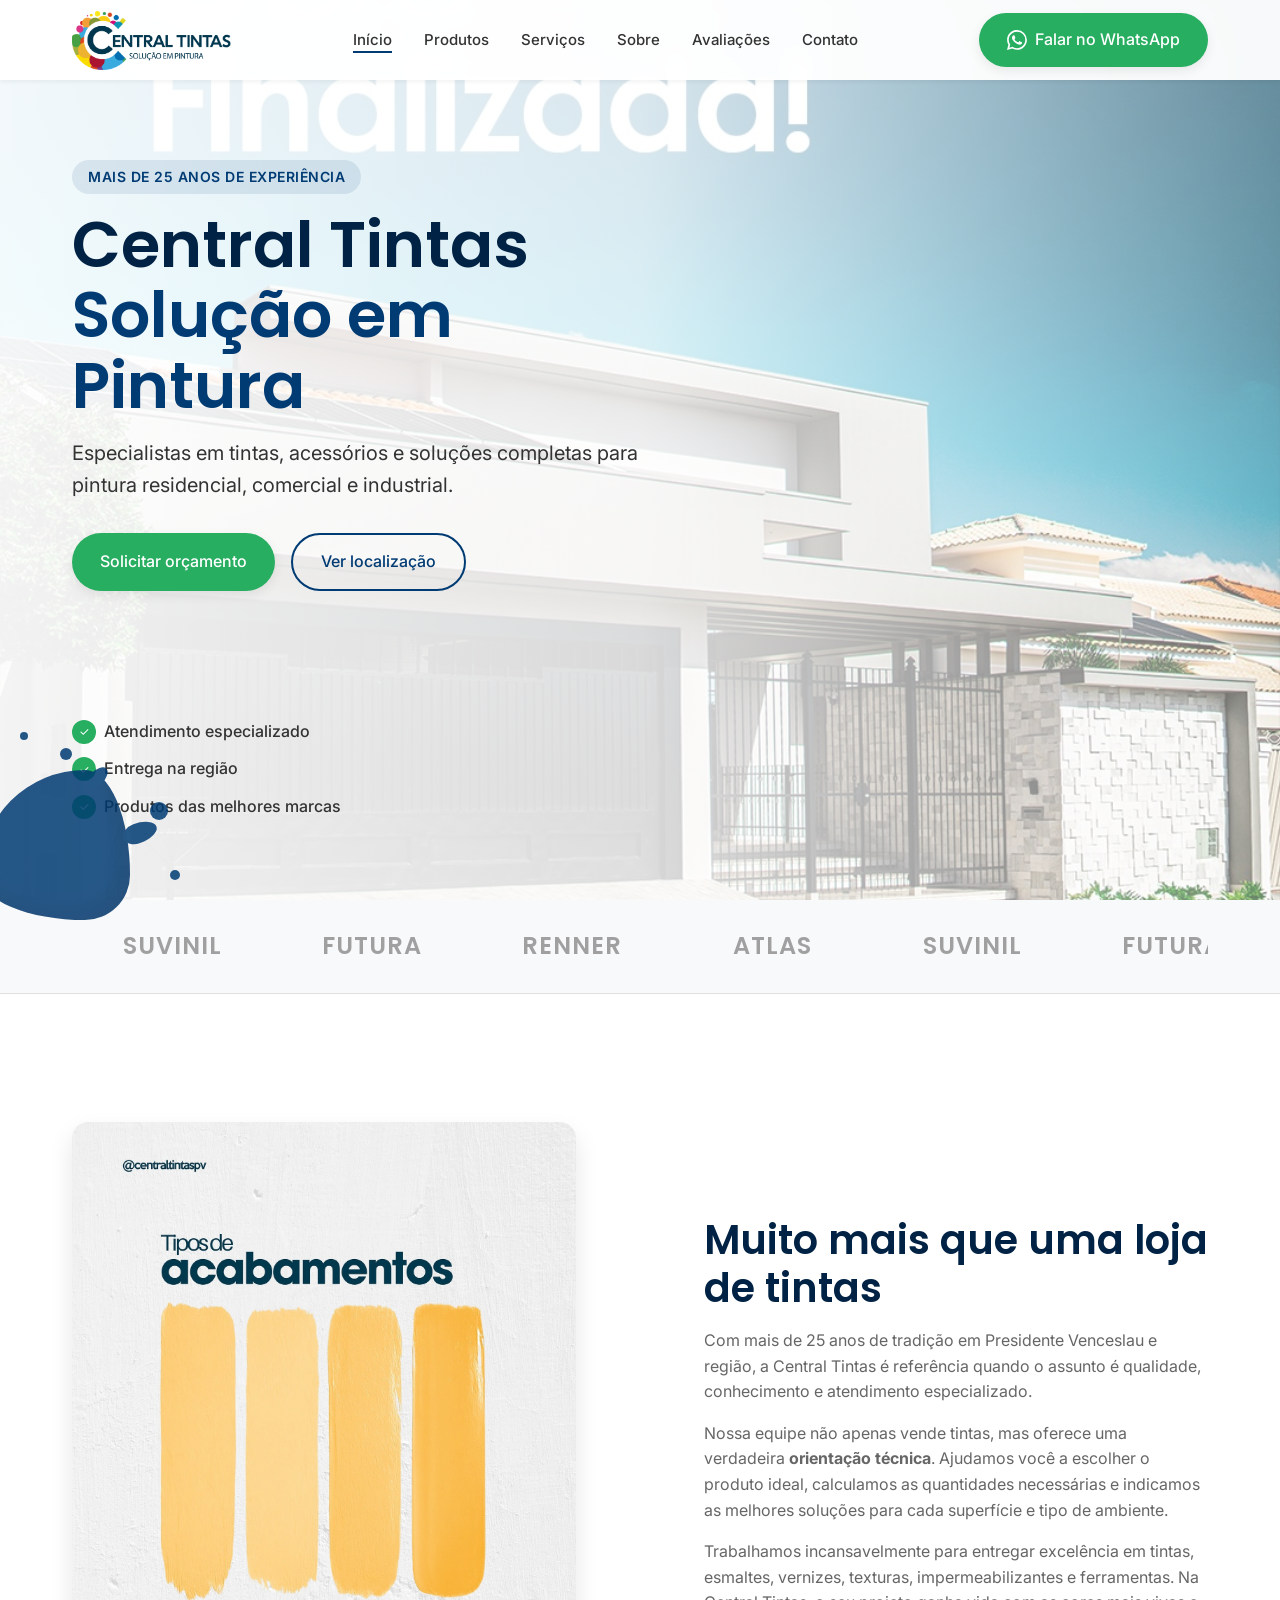
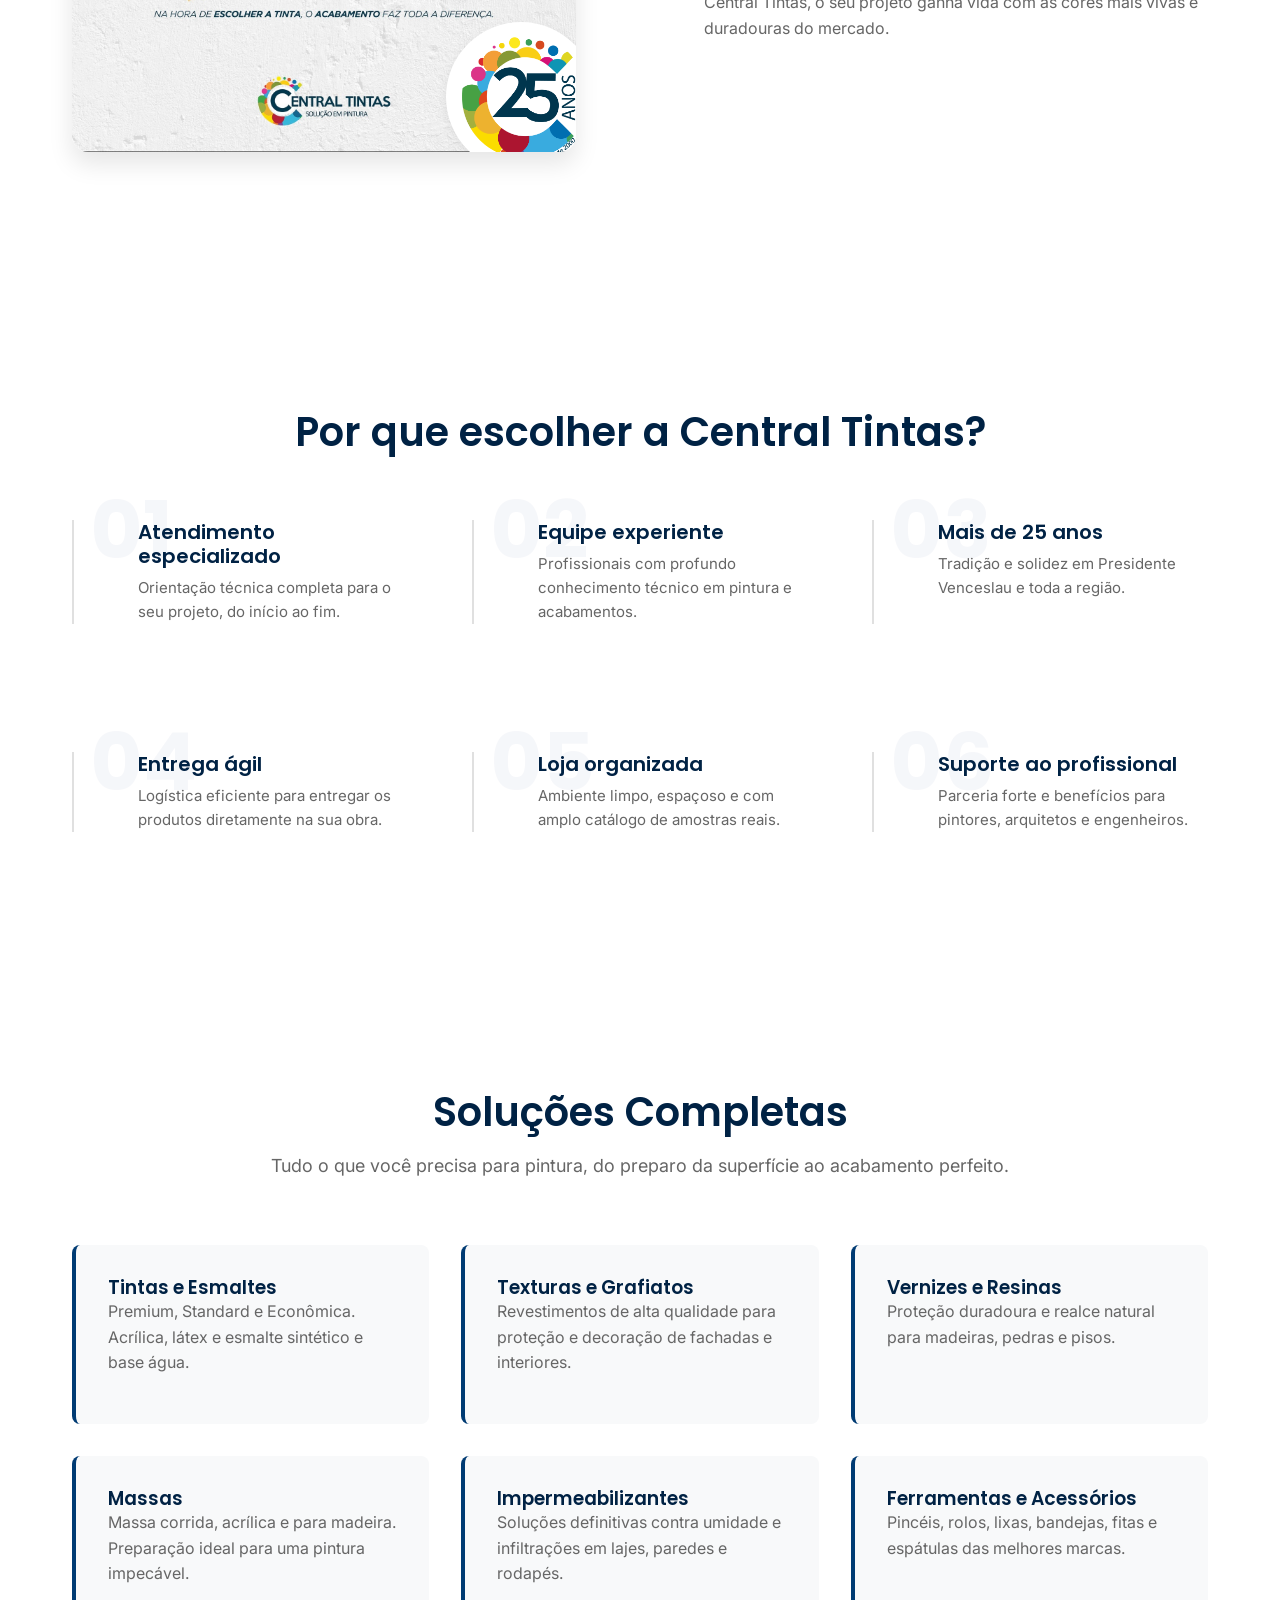
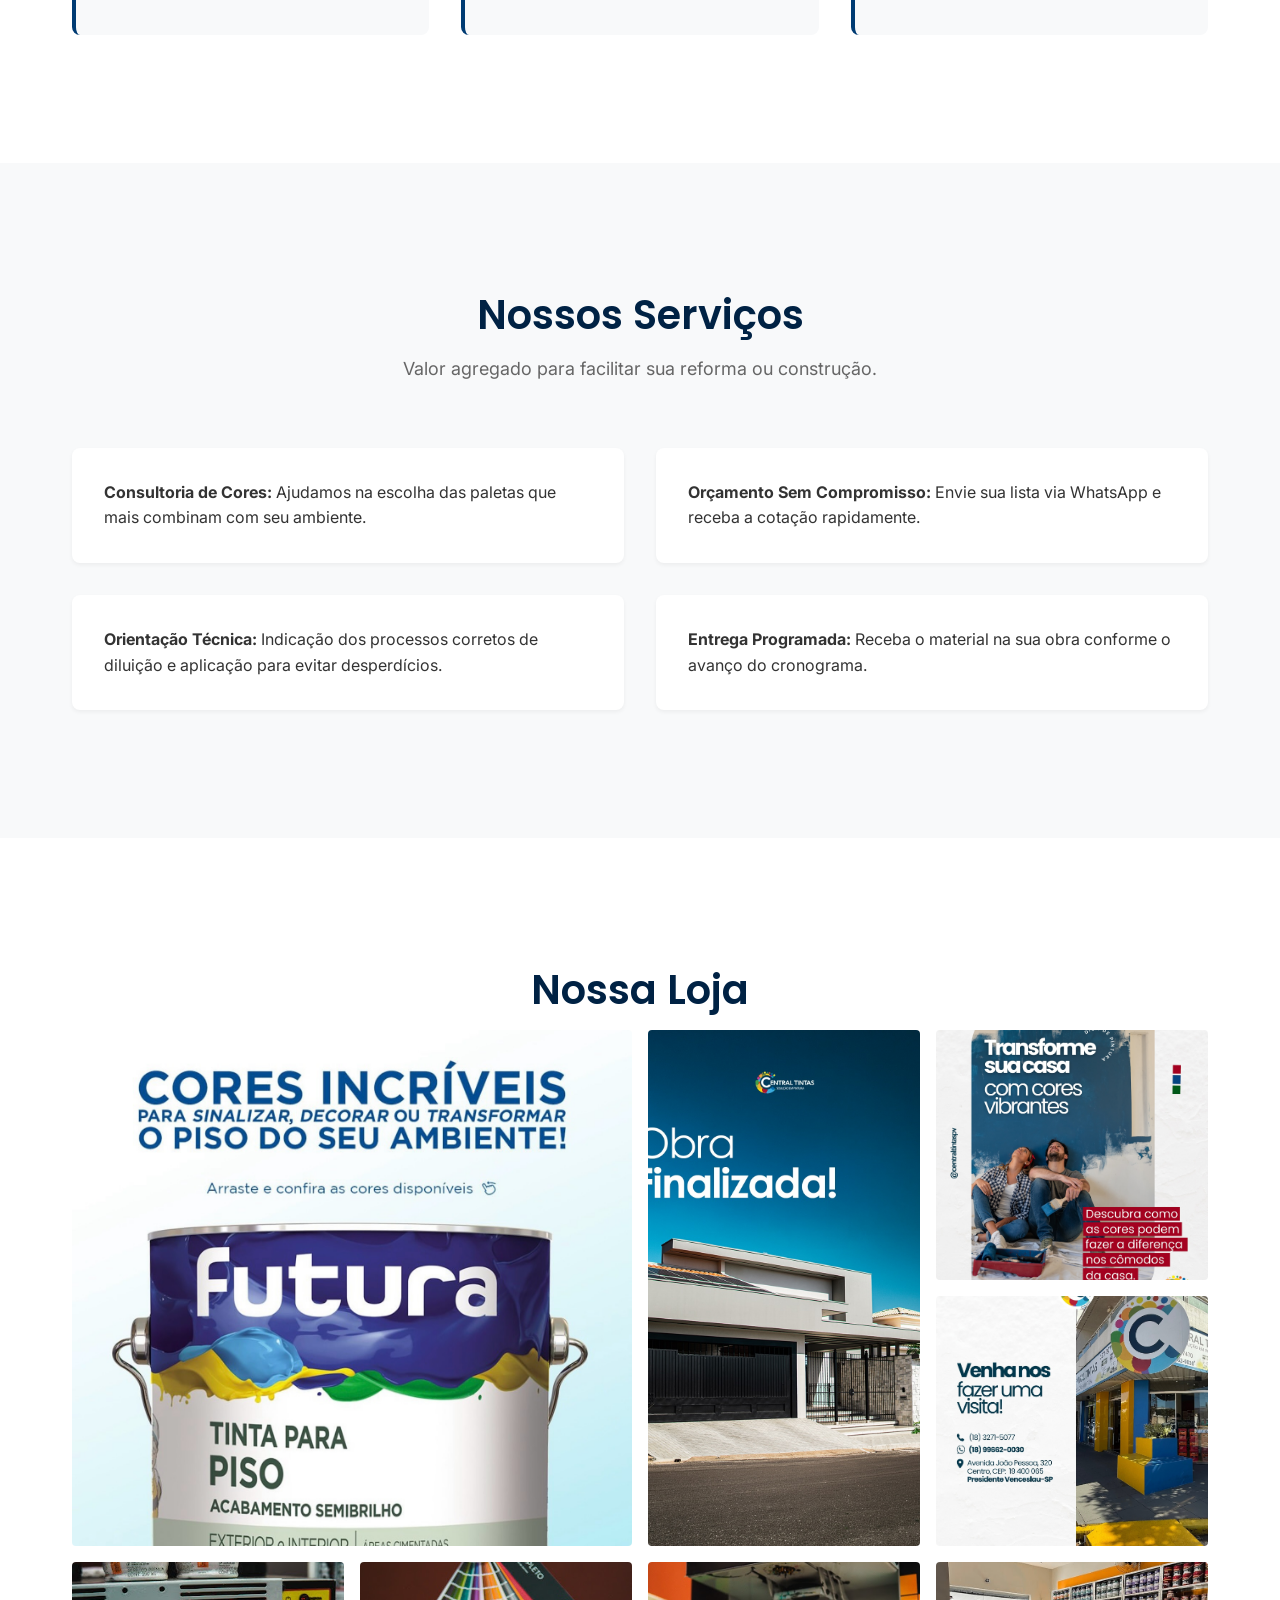
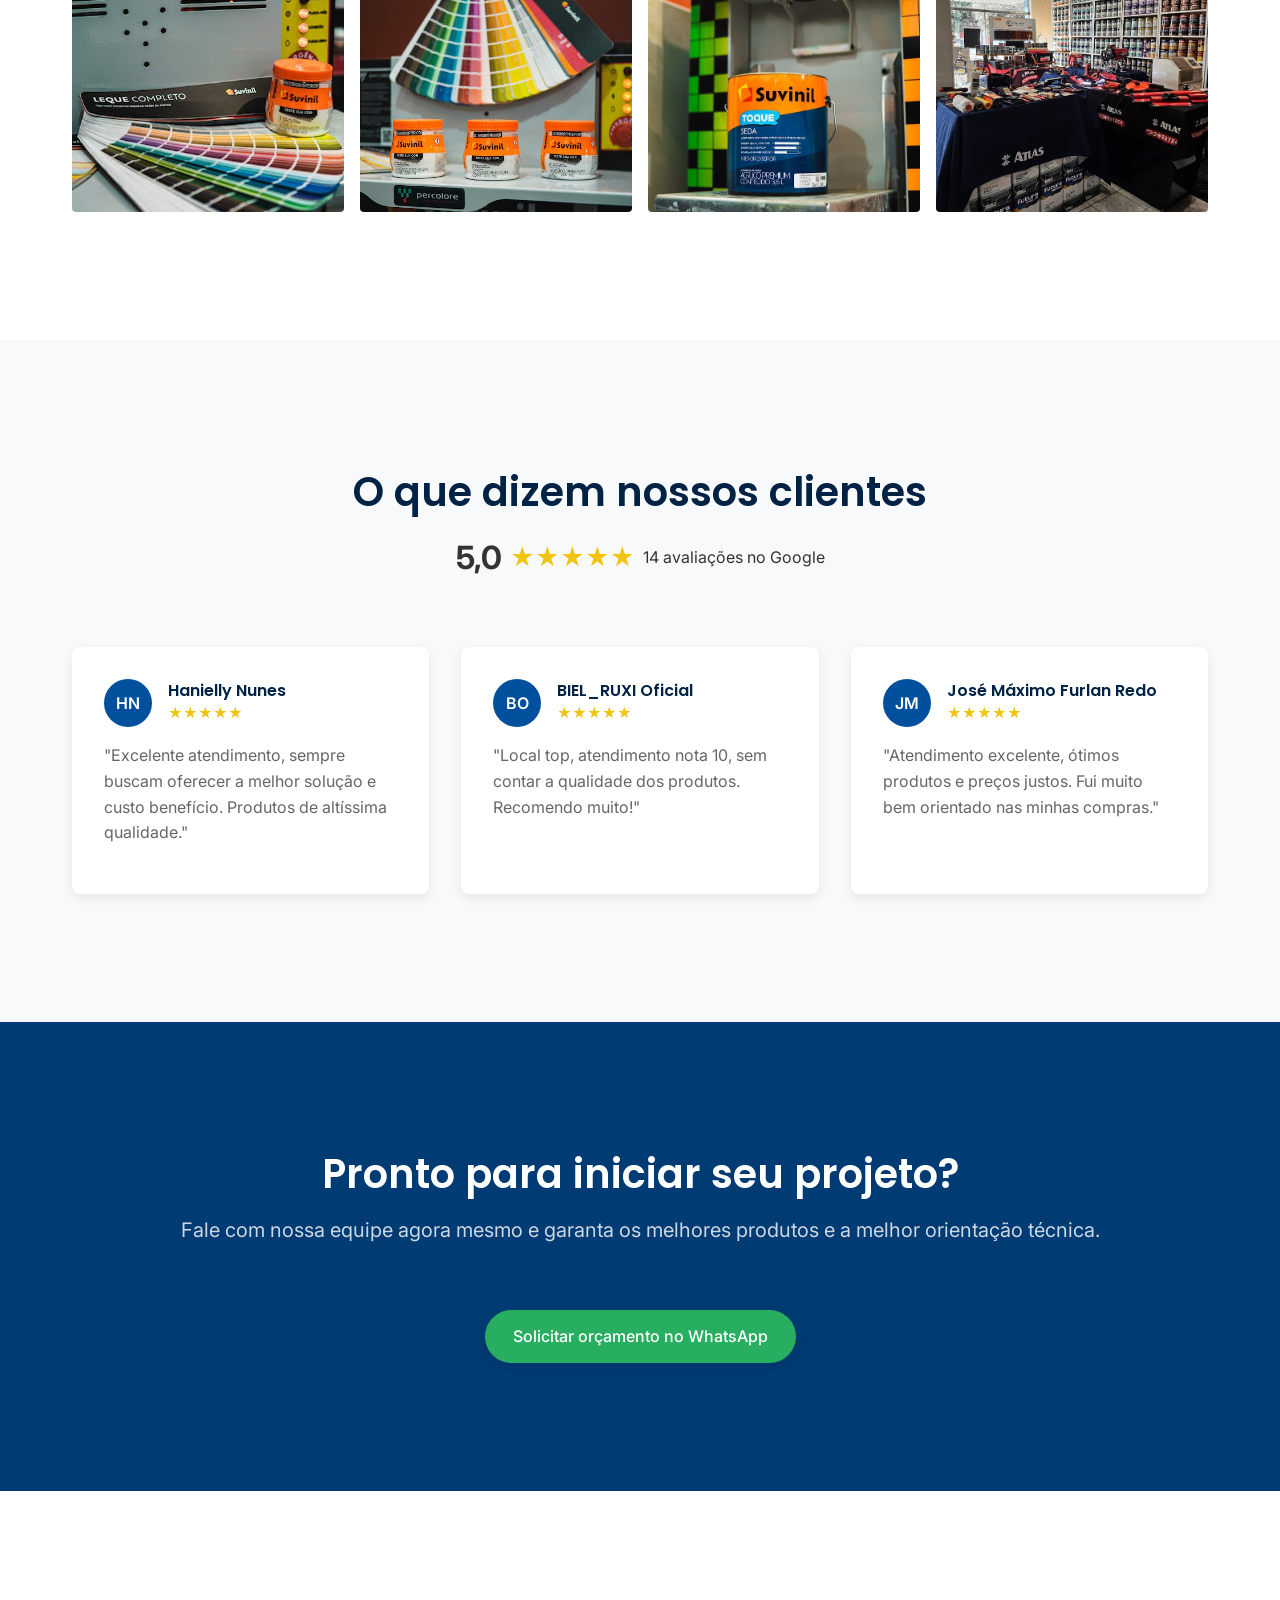
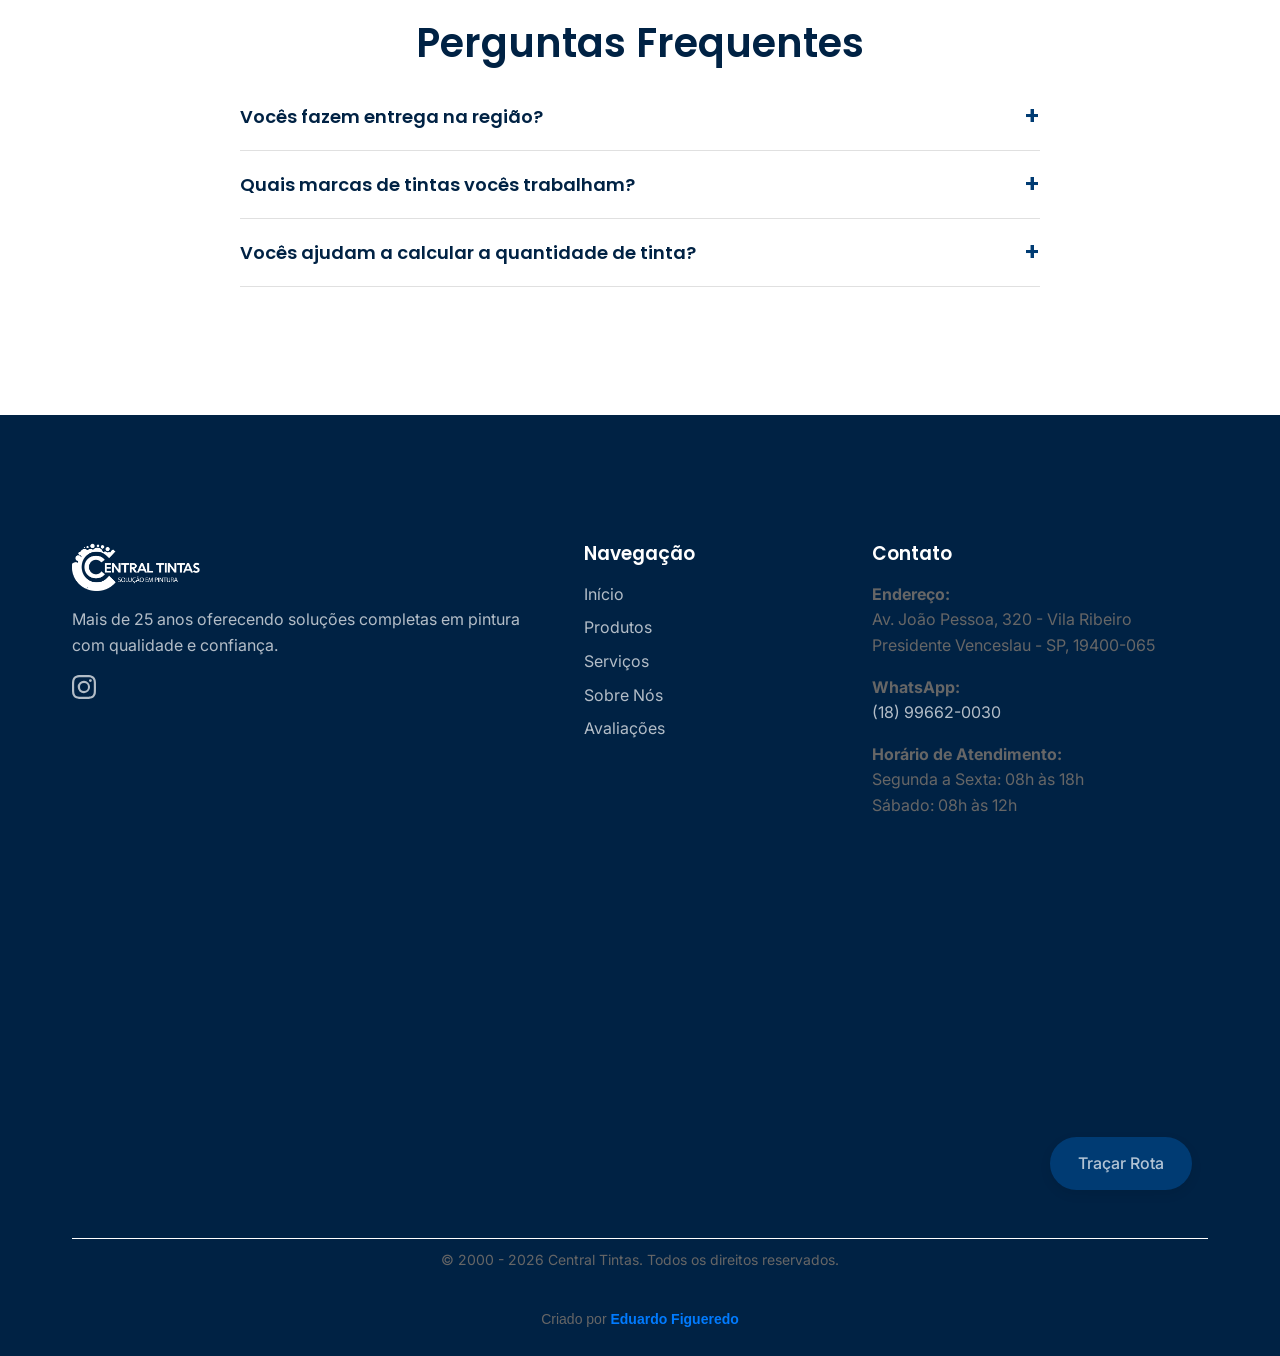
==== commit 755be5fe: "Update index.html" ====
--- a/index.html
+++ b/index.html
@@ -41,7 +41,7 @@
       "name": "Central Tintas",
       "image": "https://www.centraltintas.com.br/assets/logo/Logo%20Central%20Tintas%20(alta).png",
       "@id": "",
-      "url": "https://www.centraltintas.com.br",
+      "url": "https://www.centraltintasvenceslauense.com.br",
       "telephone": "+5518996620030",
       "address": {
         "@type": "PostalAddress",
@@ -300,12 +300,21 @@
                 <a href="assets/images/transformesuacasa.png" class="gallery-item" aria-label="Ampliar imagem">
                     <img src="assets/images/transformesuacasa.png" alt="Máquina de Tintas" loading="lazy">
                 </a>
-              <!--  <a href="assets/images/equipe.jpg" class="gallery-item" aria-label="Ampliar imagem">
-                    <img src="assets/images/equipe.jpg" alt="Fachada" loading="lazy">
-                </a>  -->
                 <a href="assets/images/visita.jpg" class="gallery-item" aria-label="Ampliar imagem">
                     <img src="assets/images/visita.jpg" alt="Interior da Loja 2" loading="lazy">
                 </a>
+                 <a href="assets/images/cores1.jpeg" class="gallery-item" aria-label="Ampliar imagem">
+                    <img src="assets/images/cores1.jpeg" alt="Cores 1" loading="lazy">
+                </a> 
+                 <a href="assets/images/cores2.jpeg" class="gallery-item" aria-label="Ampliar imagem">
+                    <img src="assets/images/cores2.jpeg" alt="Cores 2" loading="lazy">
+                </a> 
+                 <a href="assets/images/suvinil.jpeg" class="gallery-item" aria-label="Ampliar imagem">
+                    <img src="assets/images/suvinil.jpeg" alt="Suvinil" loading="lazy">
+                </a> 
+                 <a href="assets/images/atlas.jpeg" class="gallery-item" aria-label="Ampliar imagem">
+                    <img src="assets/images/atlas.jpeg" alt="Atlas" loading="lazy">
+                </a> 
             </div>
         </div>
     </section>
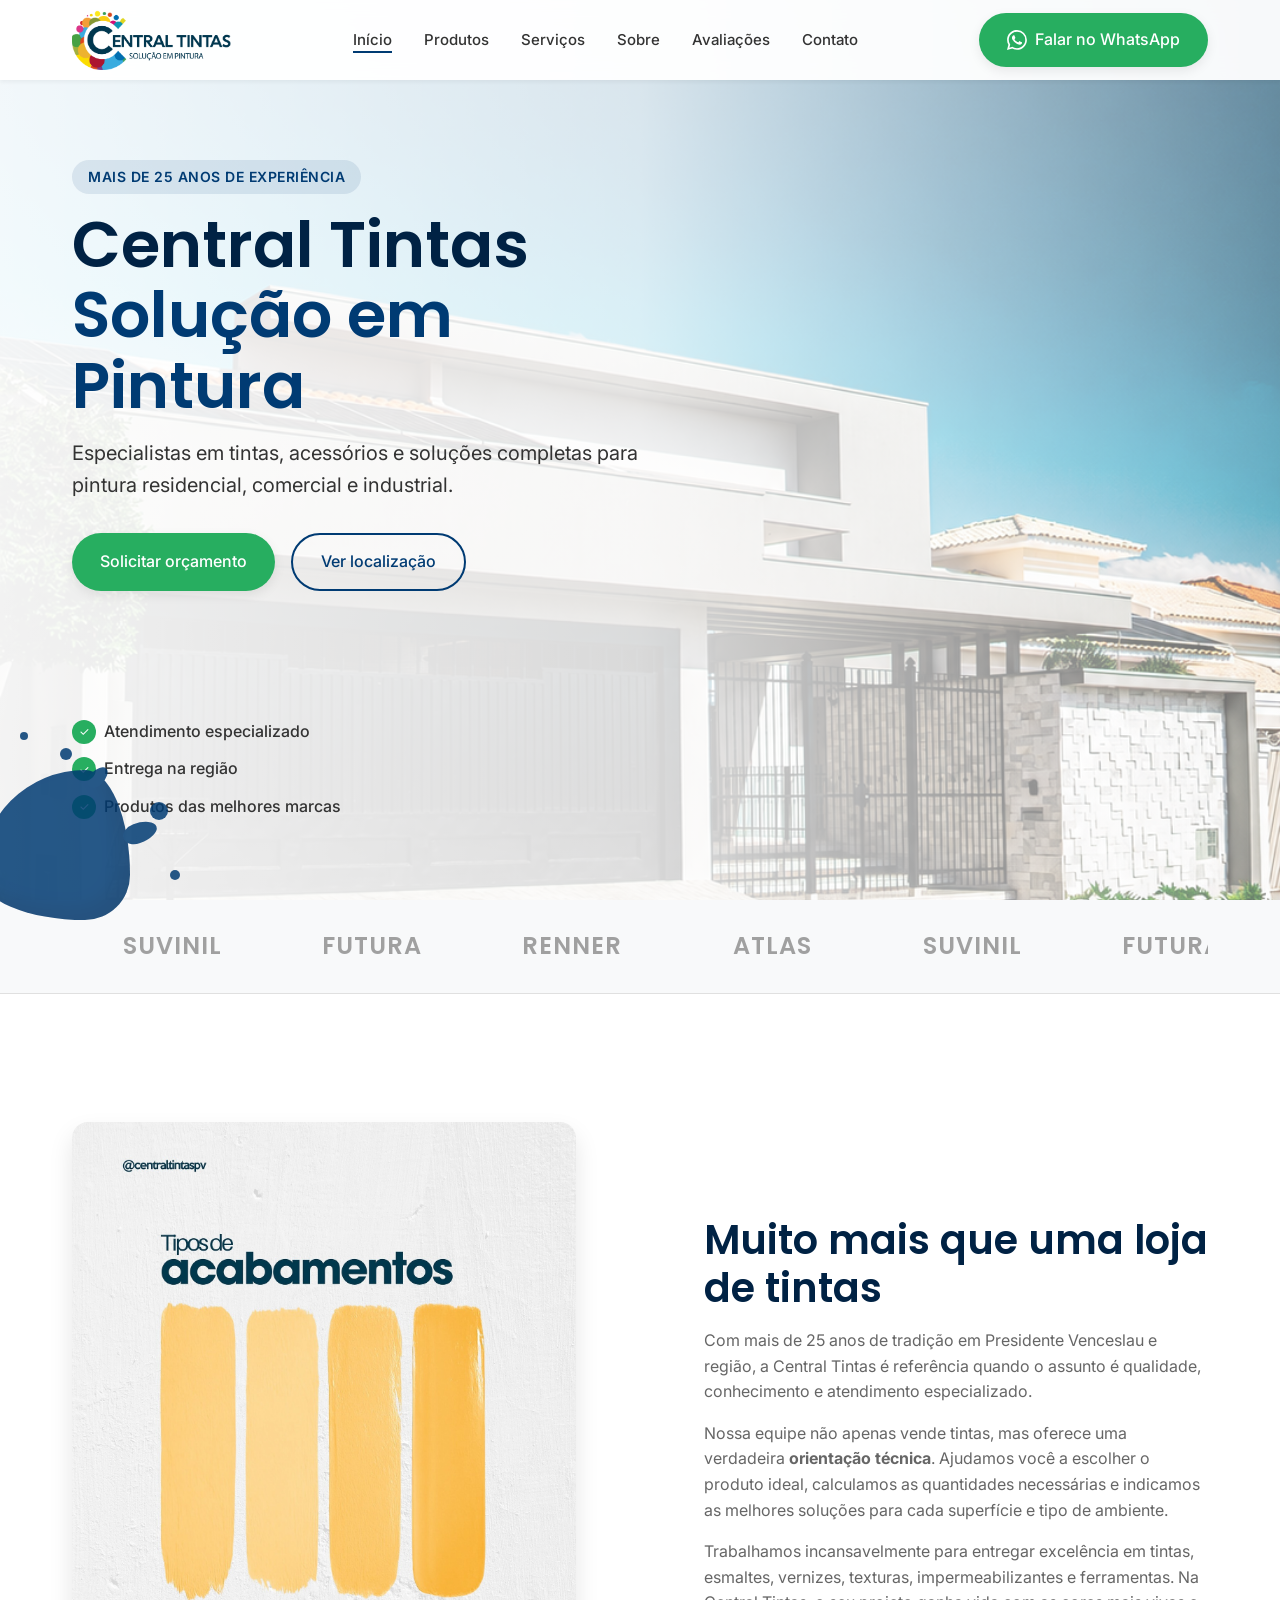
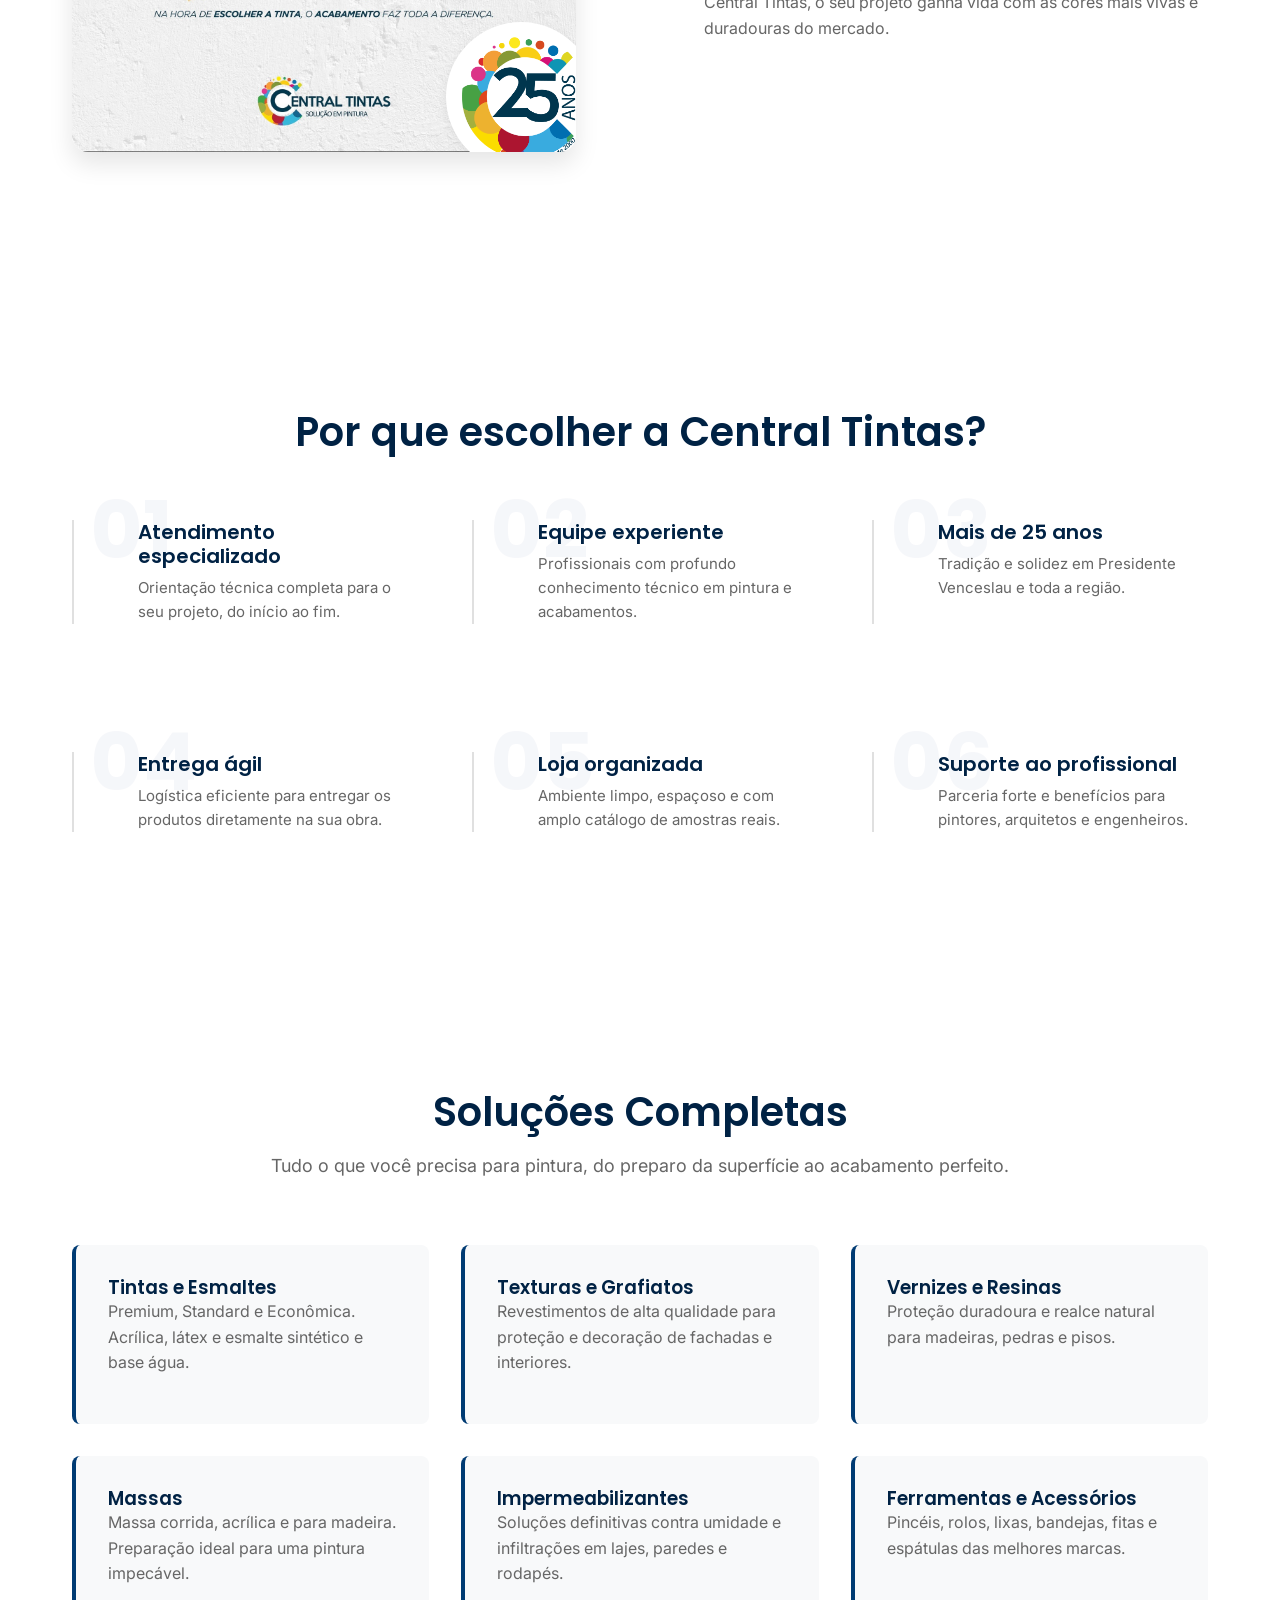
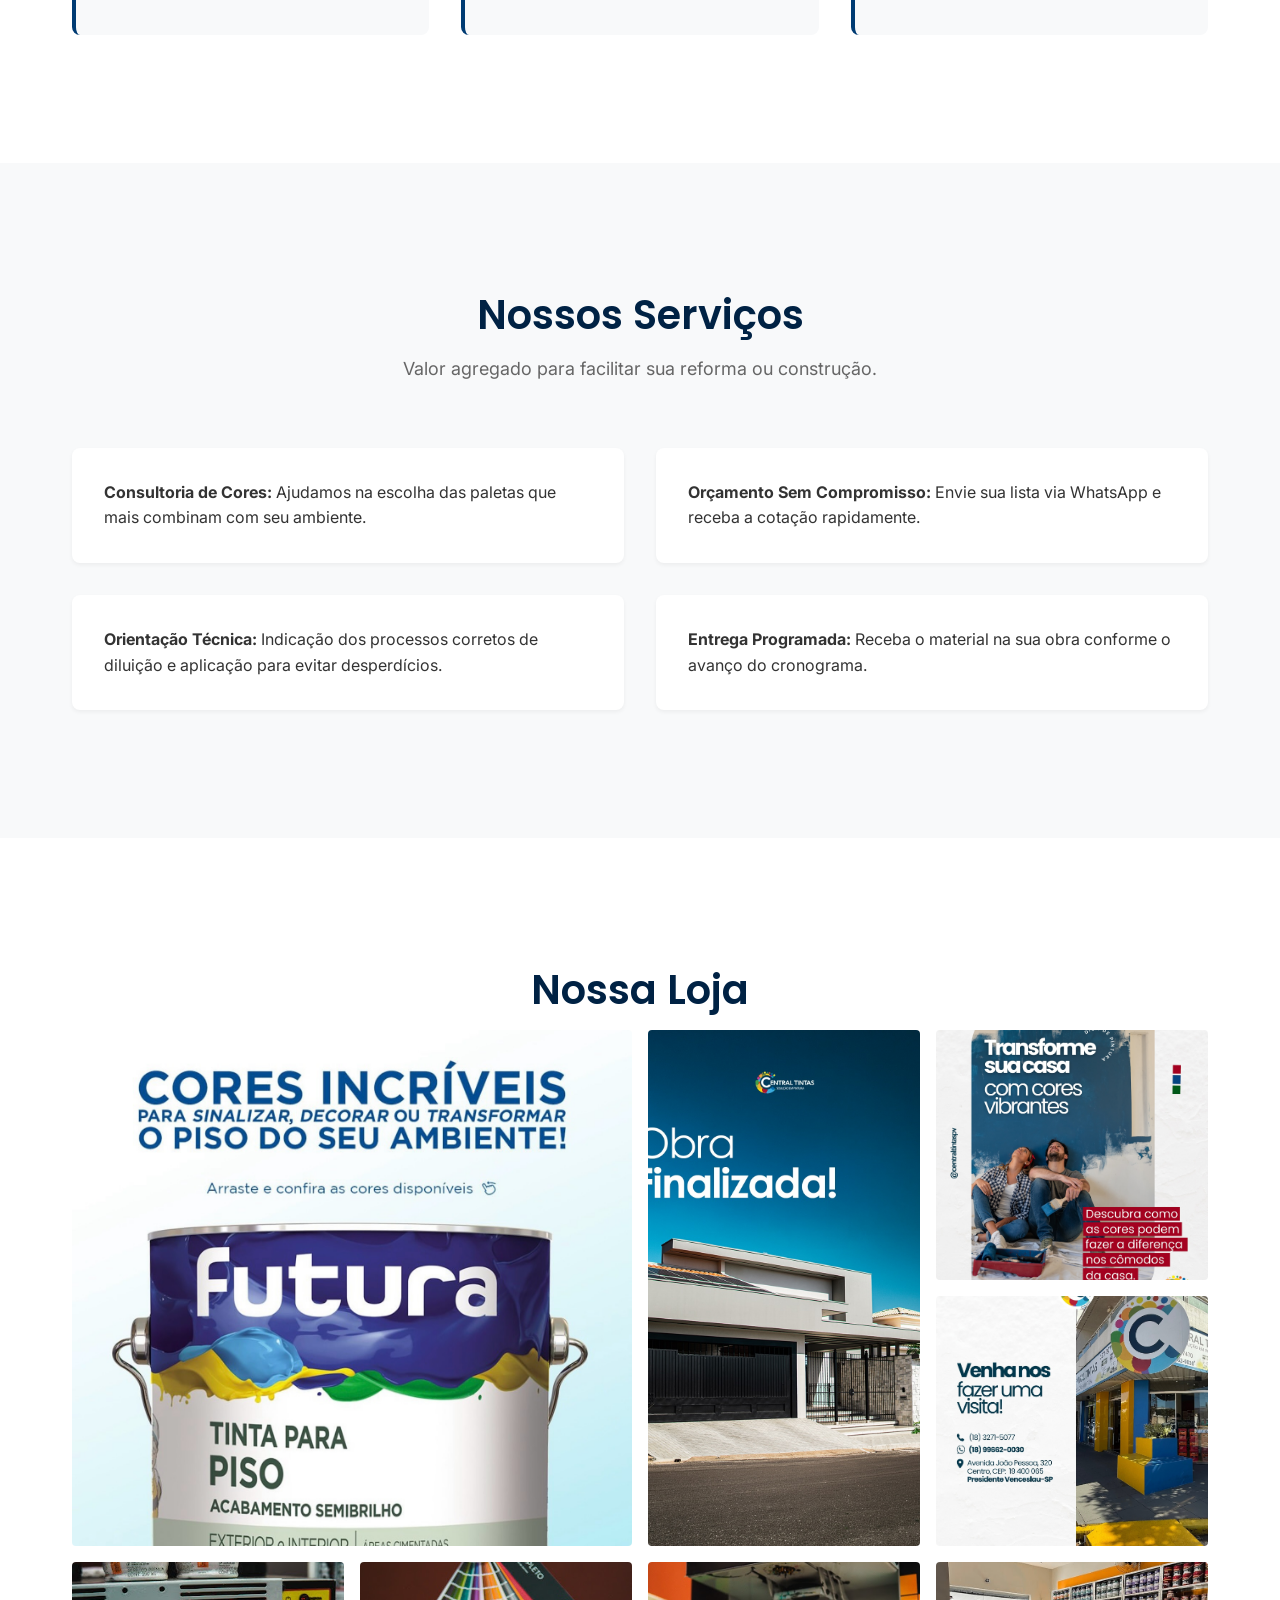
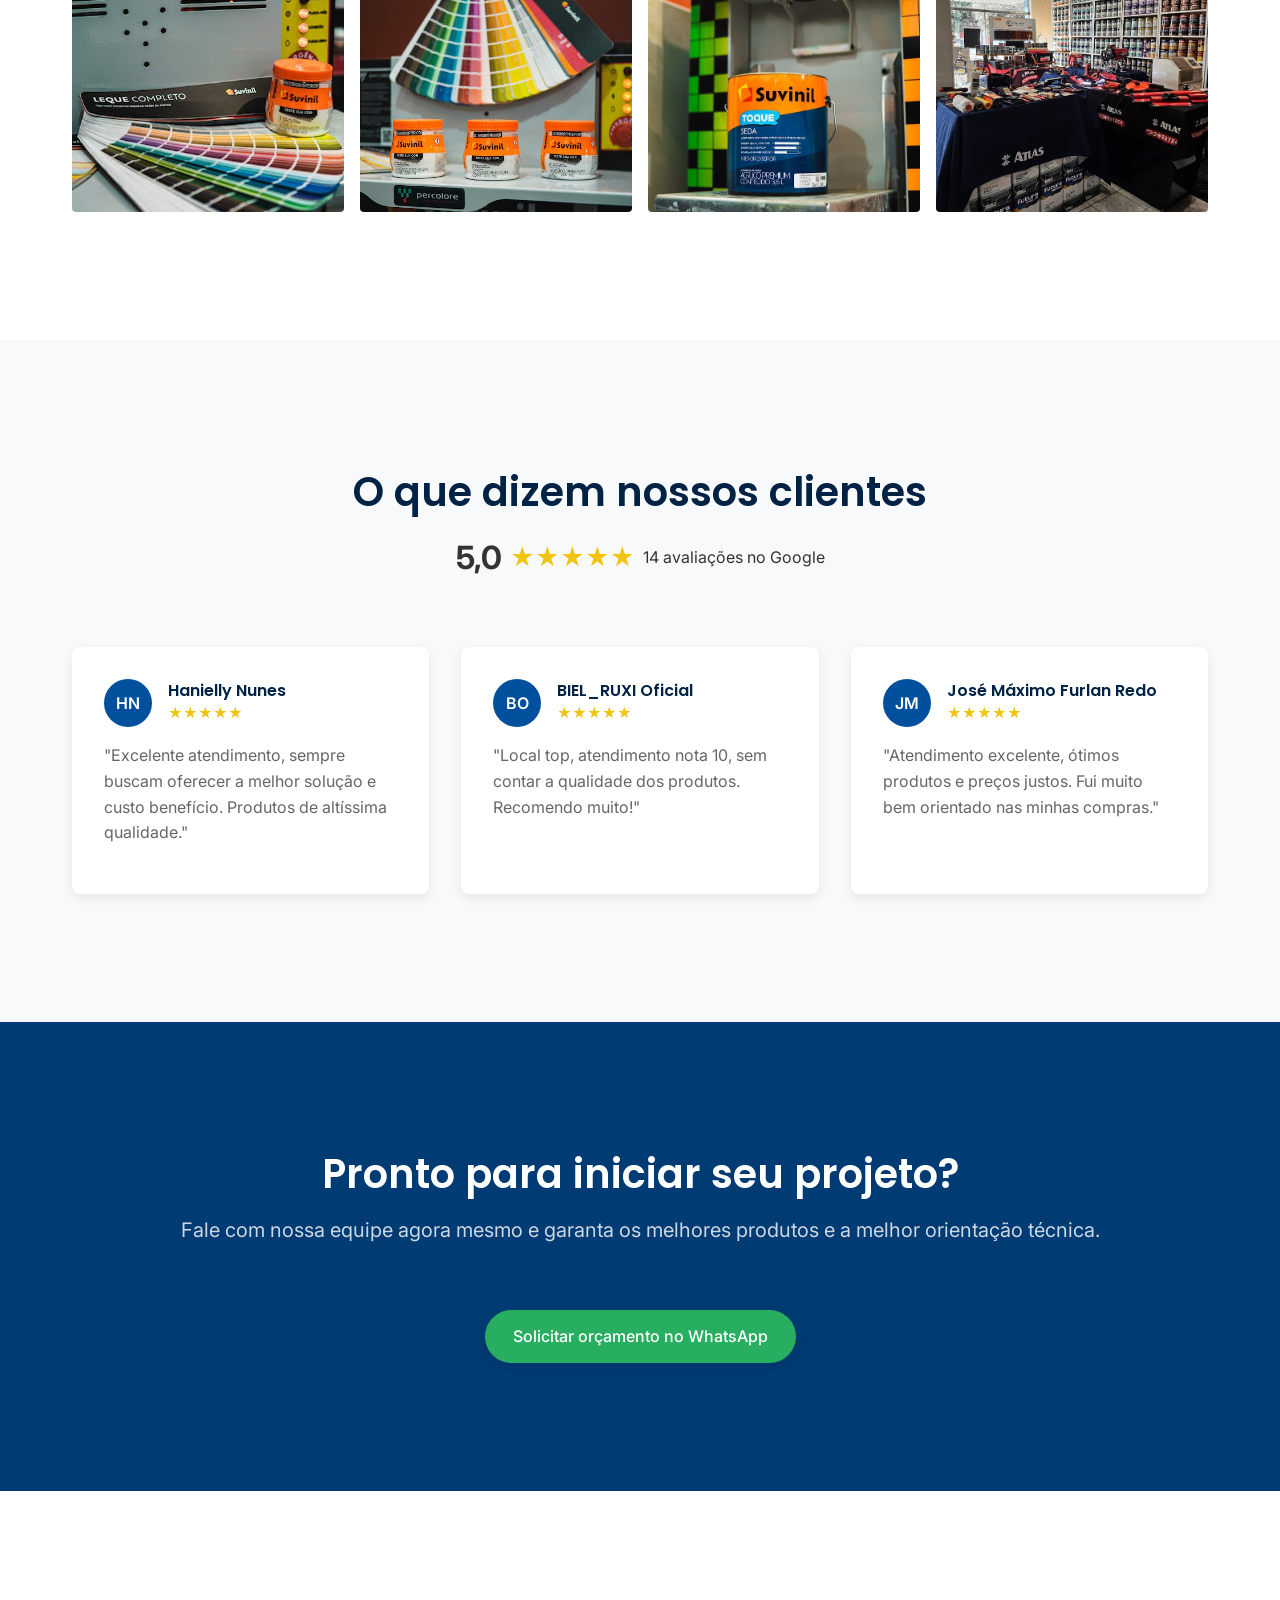
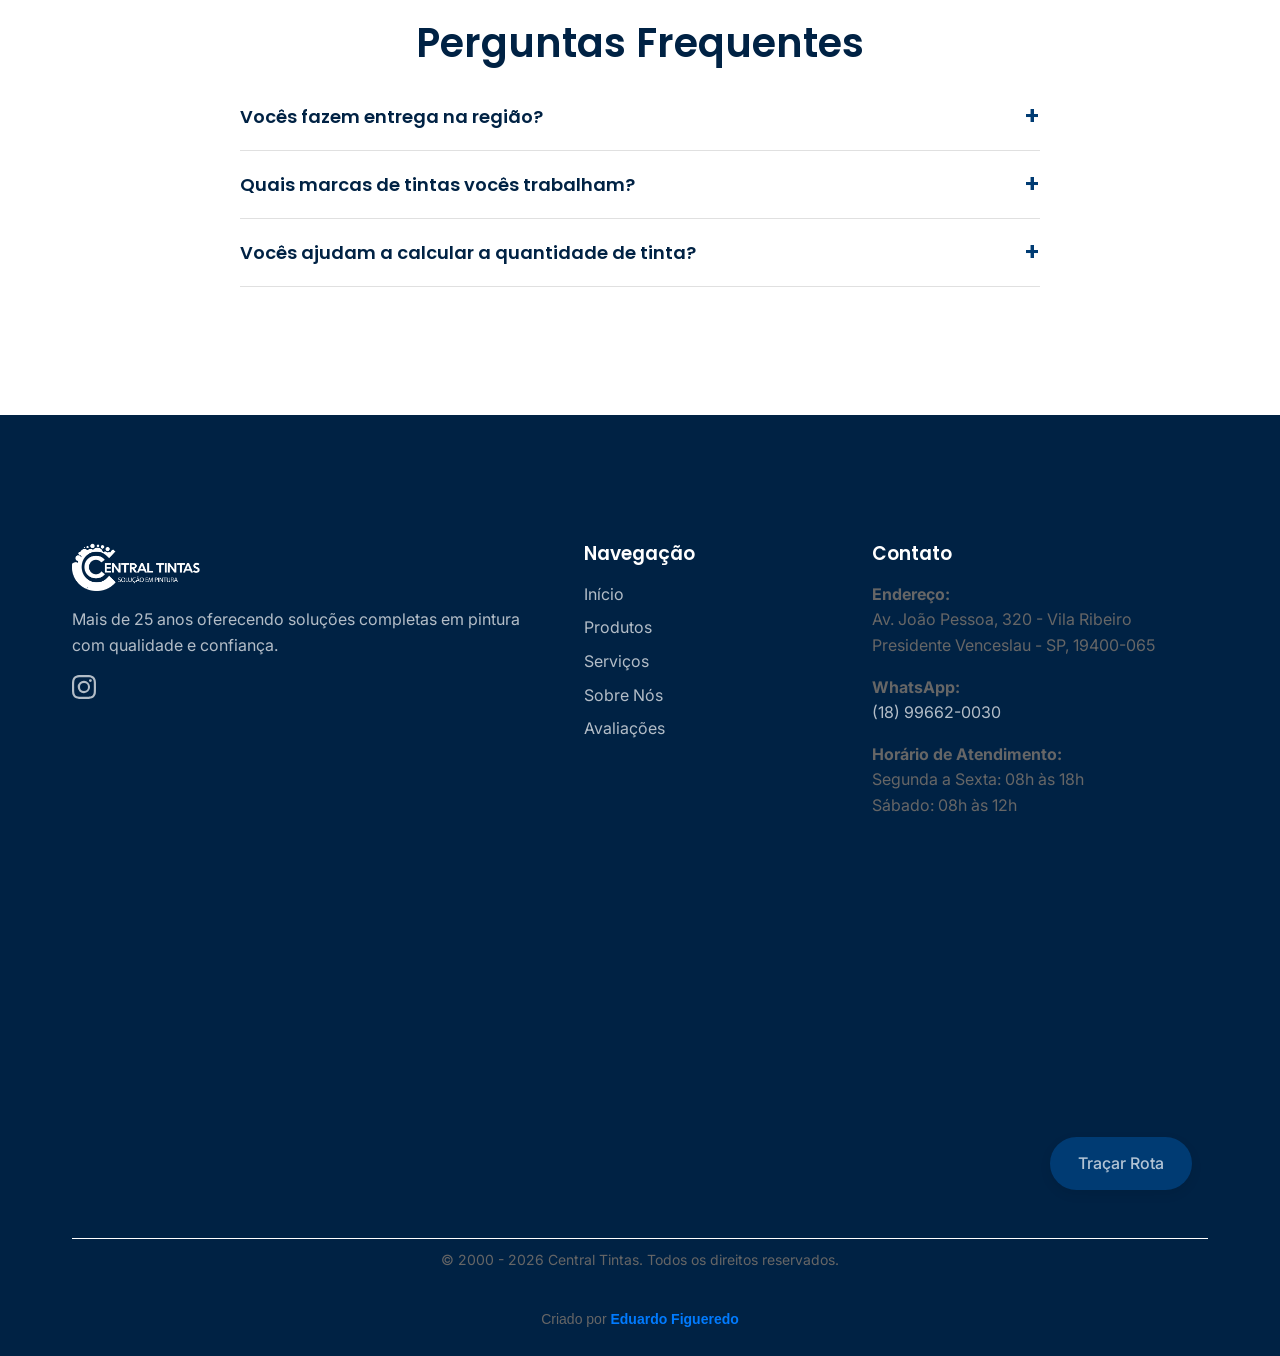
==== commit 97094f45: "Update index.html" ====
--- a/index.html
+++ b/index.html
@@ -11,14 +11,14 @@
     <meta property="og:title" content="Central Tintas | Solução em Pintura">
     <meta property="og:description" content="Especialistas em tintas, acessórios e soluções completas para pintura residencial, comercial e industrial.">
     <meta property="og:image" content="https://www.centraltintas.com.br/assets/logo/Logo%20Central%20Tintas%20(alta).png">
-    <meta property="og:url" content="https://www.centraltintas.com.br">
+    <meta property="og:url" content="https://www.centraltintasvenceslauense.com.br">
     <meta property="og:type" content="website">
 
     <!-- Twitter Cards -->
     <meta name="twitter:card" content="summary_large_image">
     <meta name="twitter:title" content="Central Tintas | Solução em Pintura">
     <meta name="twitter:description" content="Especialistas em tintas, acessórios e soluções completas para pintura residencial, comercial e industrial.">
-    <meta name="twitter:image" content="https://www.centraltintas.com.br/assets/logo/Logo%20Central%20Tintas%20(alta).png">
+    <meta name="twitter:image" content="https://www.centraltintasvenceslauense.com.br/assets/logo/Logo%20Central%20Tintas%20(alta).png">
 
     <!-- Google Fonts -->
     <link rel="preconnect" href="https://fonts.googleapis.com">
@@ -86,7 +86,7 @@
     <!-- Header -->
     <header class="header" id="header">
         <div class="container header-container">
-            <a href="#" class="logo" aria-label="Home">
+            <a class="logo" aria-label="Home">
                 <img src="assets/logo/Logo Central Tintas (alta).png" alt="Central Tintas Logo">
             </a>
             
--- a/css/components.css
+++ b/css/components.css
@@ -88,7 +88,7 @@
   display: flex;
   align-items: center;
   padding-top: var(--header-height);
-  background-image: url('../assets/images/obrafinalizada.jpg');
+  background-image: url('../assets/images/casa.png');
   background-size: cover;
   background-position: center;
   background-attachment: fixed;
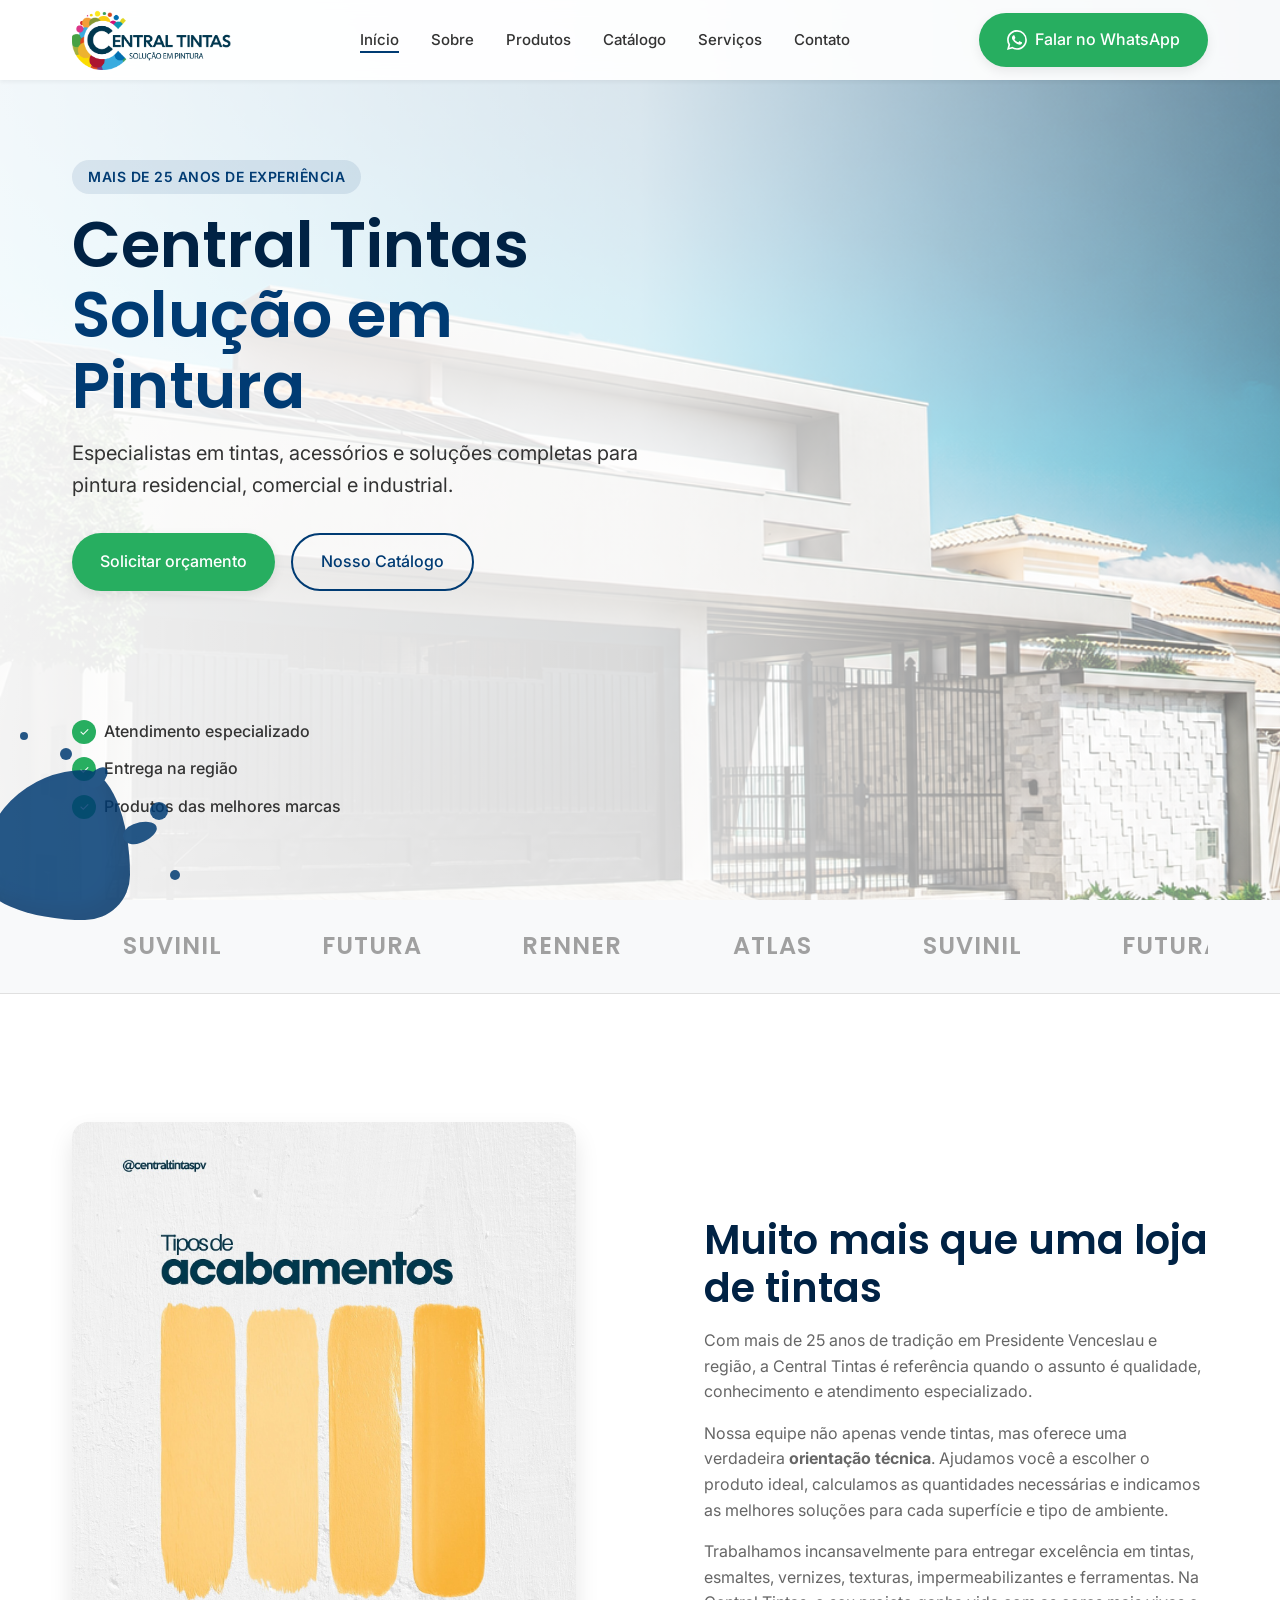
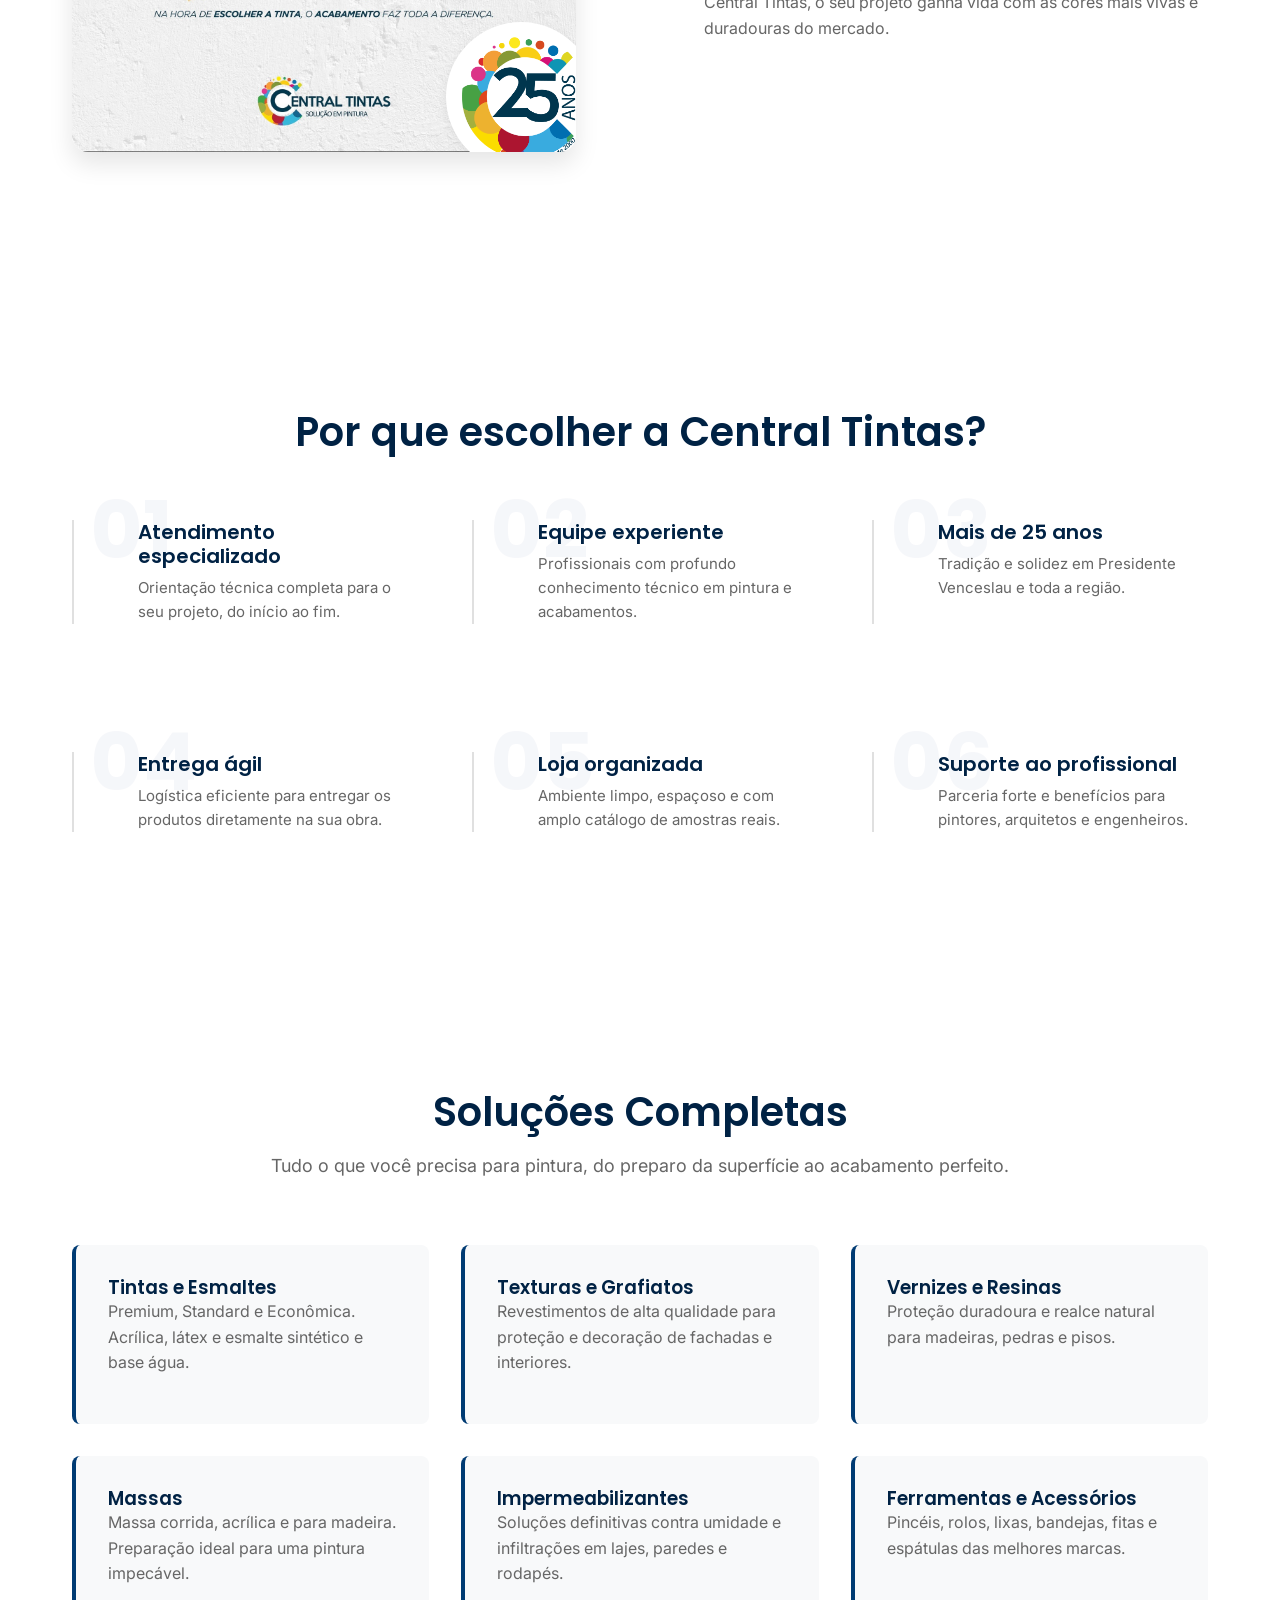
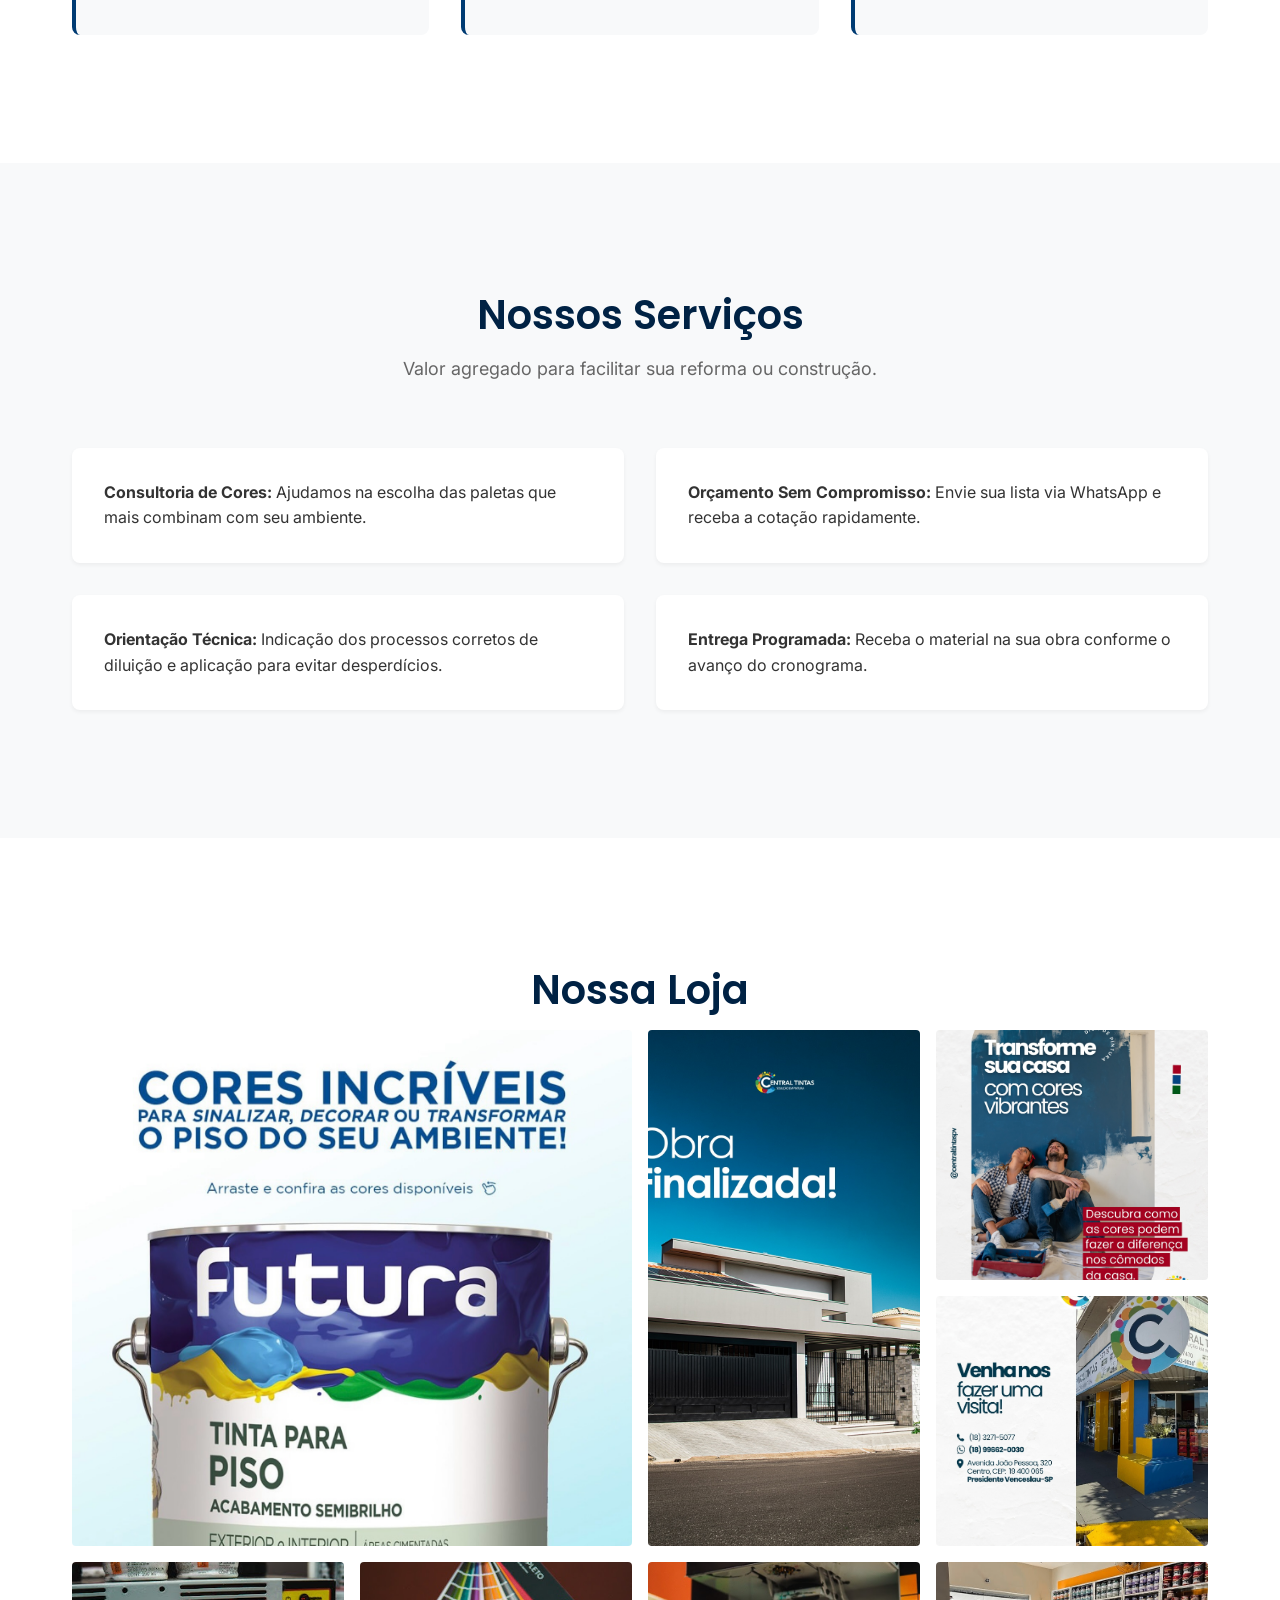
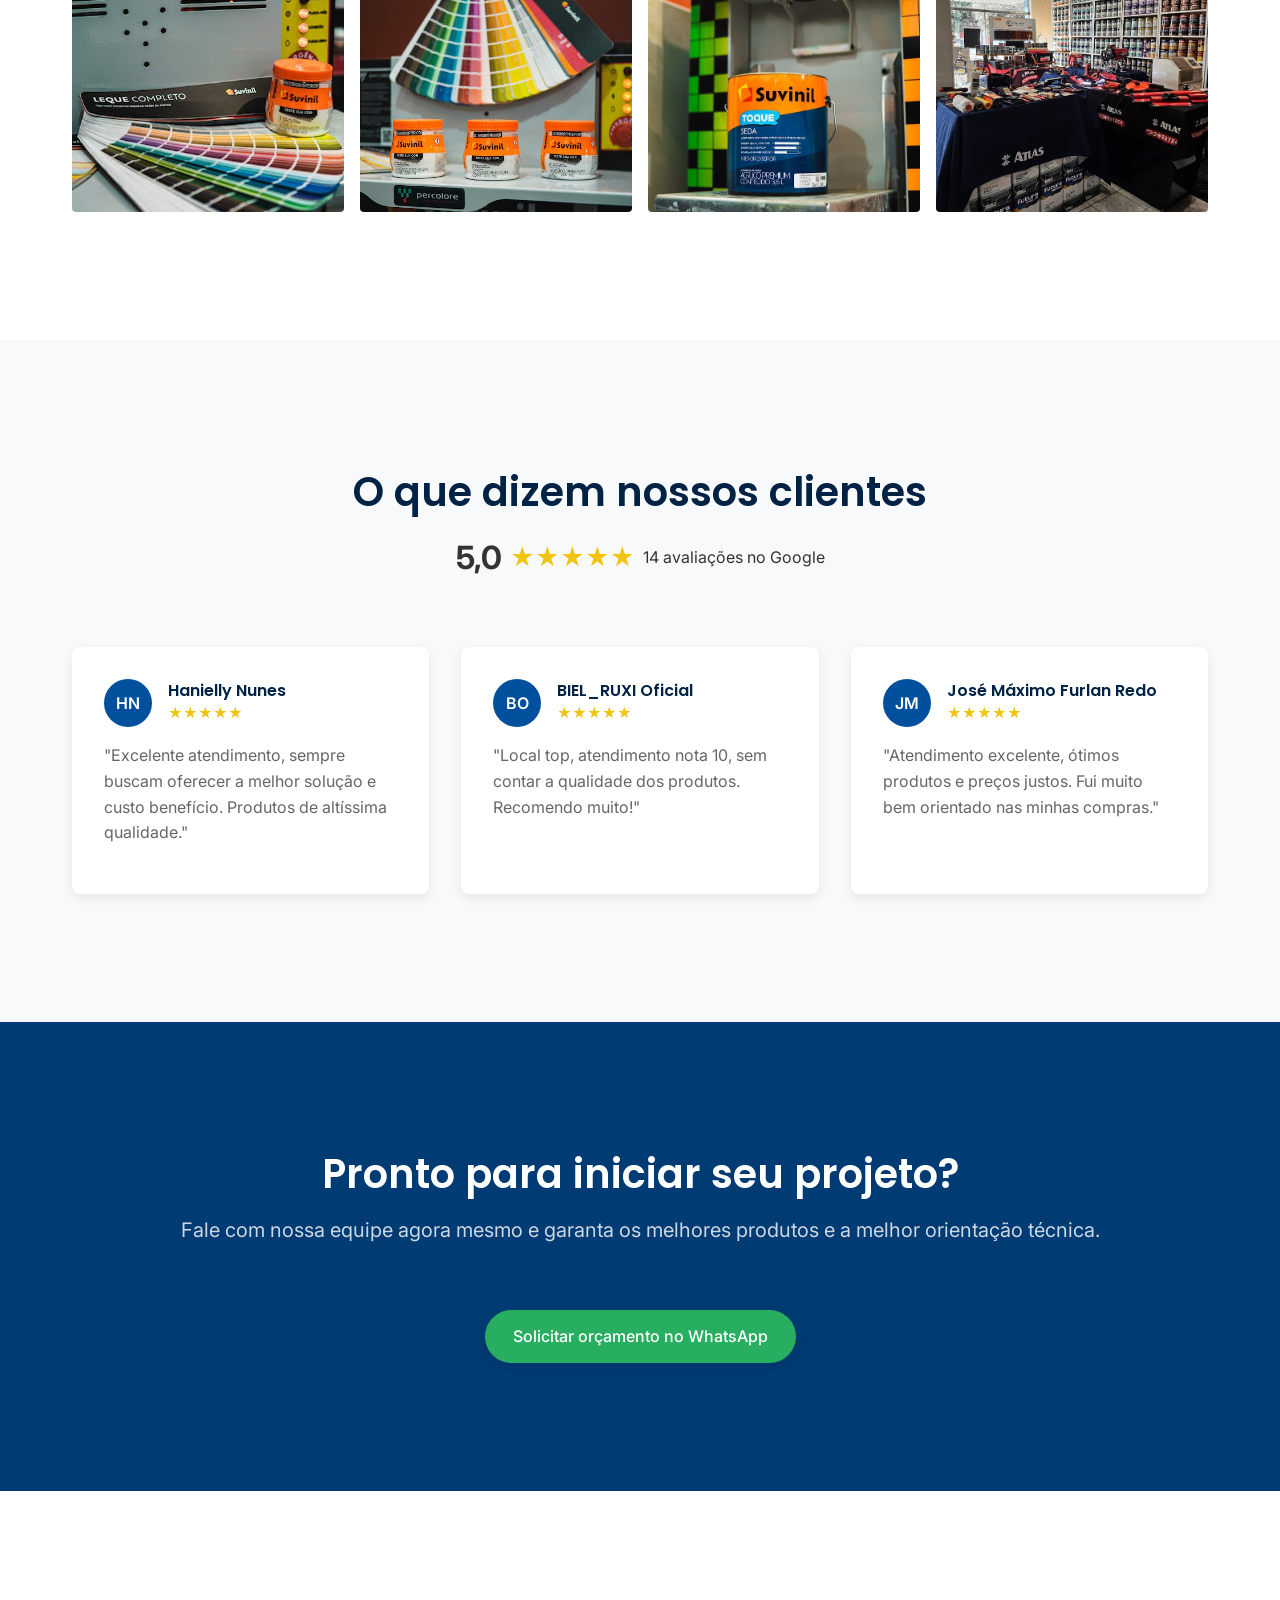
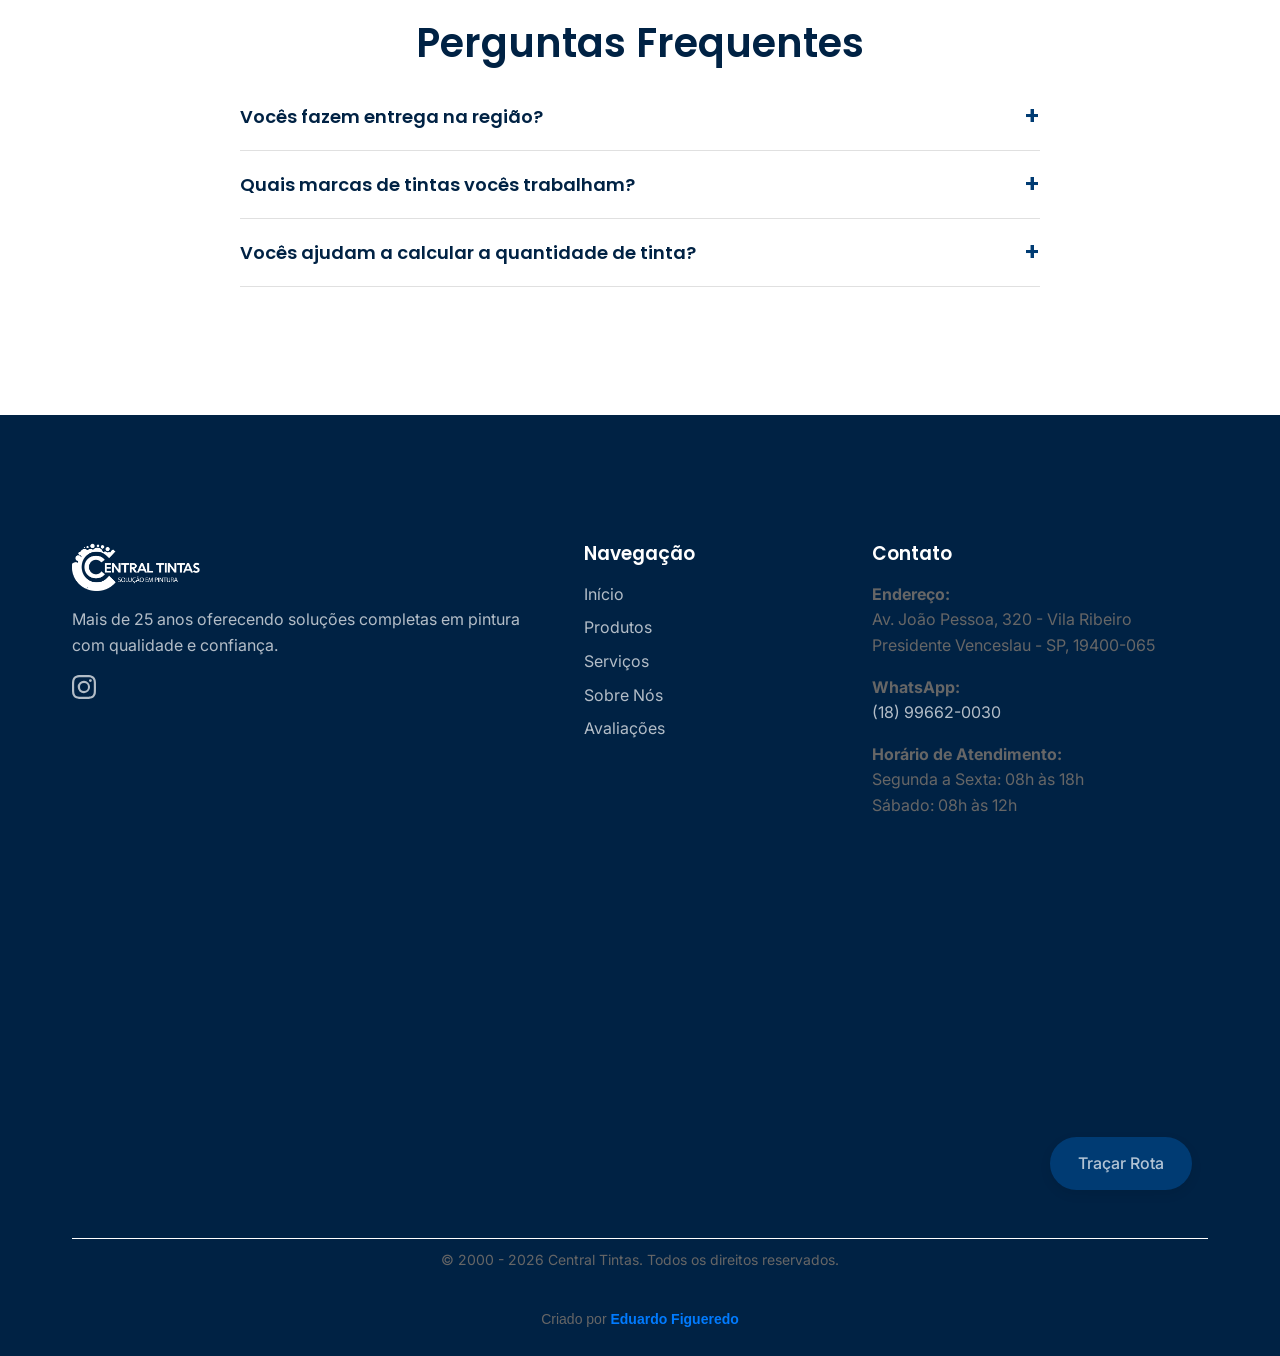
==== commit d8441332: "Update index.html" ====
--- a/index.html
+++ b/index.html
@@ -11,14 +11,14 @@
     <meta property="og:title" content="Central Tintas | Solução em Pintura">
     <meta property="og:description" content="Especialistas em tintas, acessórios e soluções completas para pintura residencial, comercial e industrial.">
     <meta property="og:image" content="https://www.centraltintas.com.br/assets/logo/Logo%20Central%20Tintas%20(alta).png">
-    <meta property="og:url" content="https://www.centraltintasvenceslauense.com.br">
+    <meta property="og:url" content="https://www.centraltintas.com.br">
     <meta property="og:type" content="website">
 
     <!-- Twitter Cards -->
     <meta name="twitter:card" content="summary_large_image">
     <meta name="twitter:title" content="Central Tintas | Solução em Pintura">
     <meta name="twitter:description" content="Especialistas em tintas, acessórios e soluções completas para pintura residencial, comercial e industrial.">
-    <meta name="twitter:image" content="https://www.centraltintasvenceslauense.com.br/assets/logo/Logo%20Central%20Tintas%20(alta).png">
+    <meta name="twitter:image" content="https://www.centraltintas.com.br/assets/logo/Logo%20Central%20Tintas%20(alta).png">
 
     <!-- Google Fonts -->
     <link rel="preconnect" href="https://fonts.googleapis.com">
@@ -86,7 +86,7 @@
     <!-- Header -->
     <header class="header" id="header">
         <div class="container header-container">
-            <a class="logo" aria-label="Home">
+            <a href="#" class="logo" aria-label="Home">
                 <img src="assets/logo/Logo Central Tintas (alta).png" alt="Central Tintas Logo">
             </a>
             
@@ -96,12 +96,12 @@
 
             <nav class="nav-menu" aria-label="Menu Principal">
                 <ul class="nav-list">
-                    <li><a href="#inicio" class="nav-link active">Início</a></li>
-                    <li><a href="#produtos" class="nav-link">Produtos</a></li>
-                    <li><a href="#servicos" class="nav-link">Serviços</a></li>
-                    <li><a href="#sobre" class="nav-link">Sobre</a></li>
-                    <li><a href="#avaliacoes" class="nav-link">Avaliações</a></li>
-                    <li><a href="#contato" class="nav-link">Contato</a></li>
+                    <li><a href="index.html#inicio" class="nav-link">Início</a></li>
+                    <li><a href="index.html#sobre" class="nav-link">Sobre</a></li>
+                    <li><a href="index.html#produtos" class="nav-link">Produtos</a></li>
+                    <li><a href="catalogo.html" class="nav-link active">Catálogo</a></li>
+                    <li><a href="index.html#servicos" class="nav-link">Serviços</a></li>
+                    <li><a href="index.html#contato" class="nav-link">Contato</a></li>
                 </ul>
             </nav>
 
@@ -127,7 +127,7 @@
                 </p>
                 <div class="hero-buttons">
                     <a href="https://wa.me/5518996620030" class="btn btn-whatsapp" target="_blank" rel="noopener noreferrer">Solicitar orçamento</a>
-                    <a href="#contato" class="btn btn-outline">Ver localização</a>
+                    <a href="catalogo.html" class="btn btn-outline">Nosso Catálogo</a>
                 </div>
                 
                 <div class="hero-indicators">
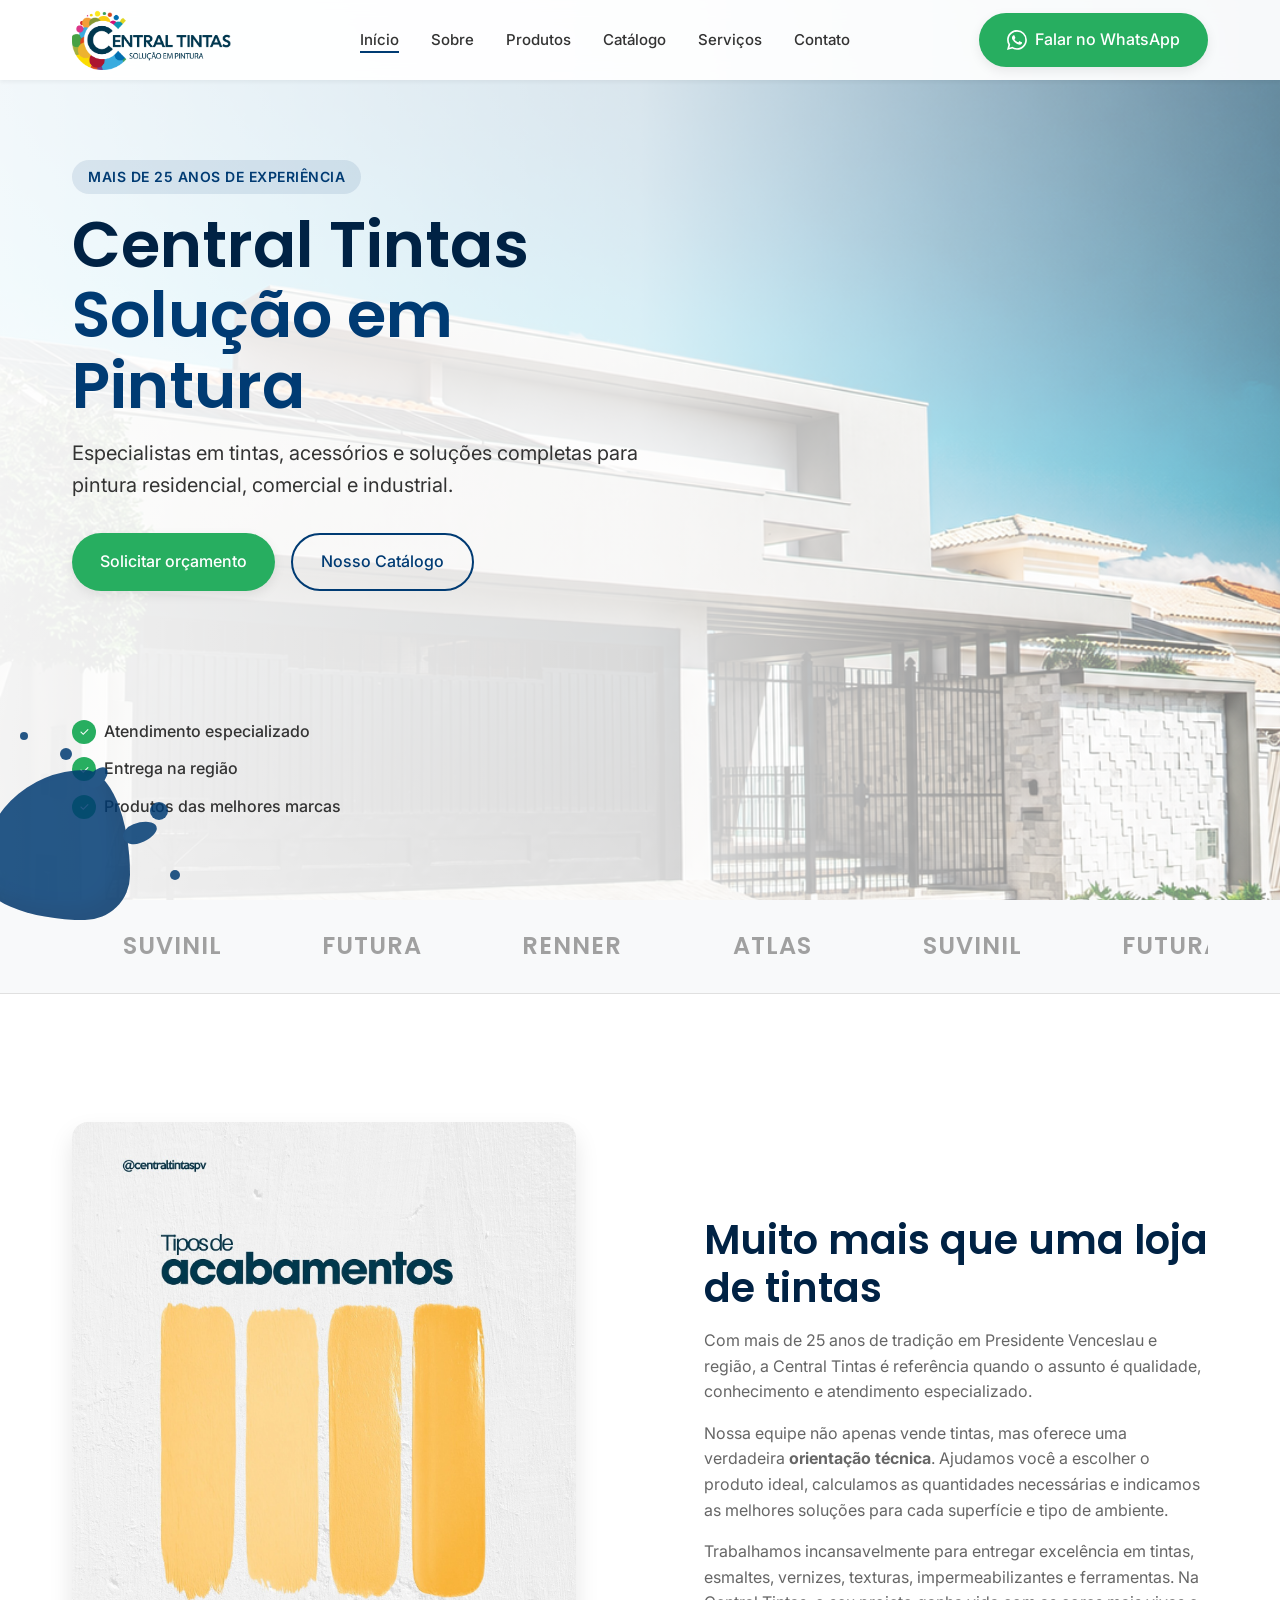
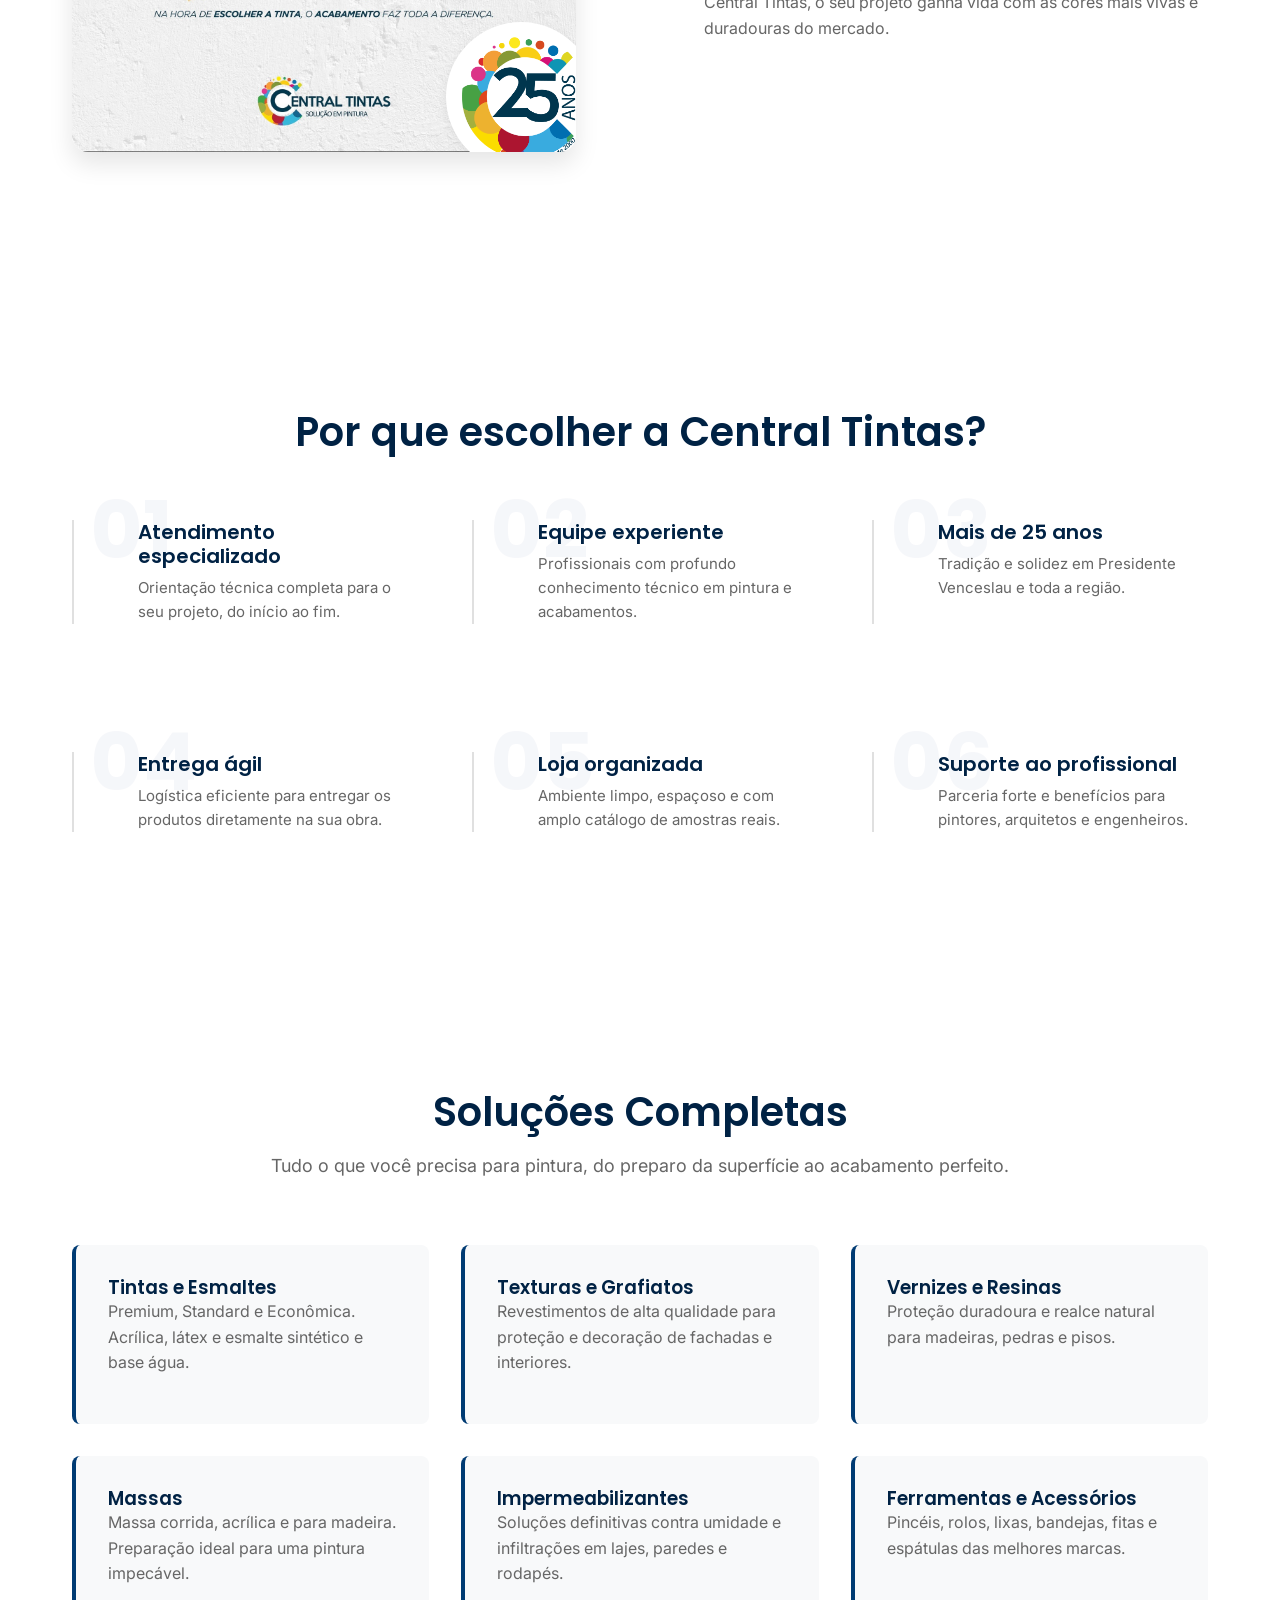
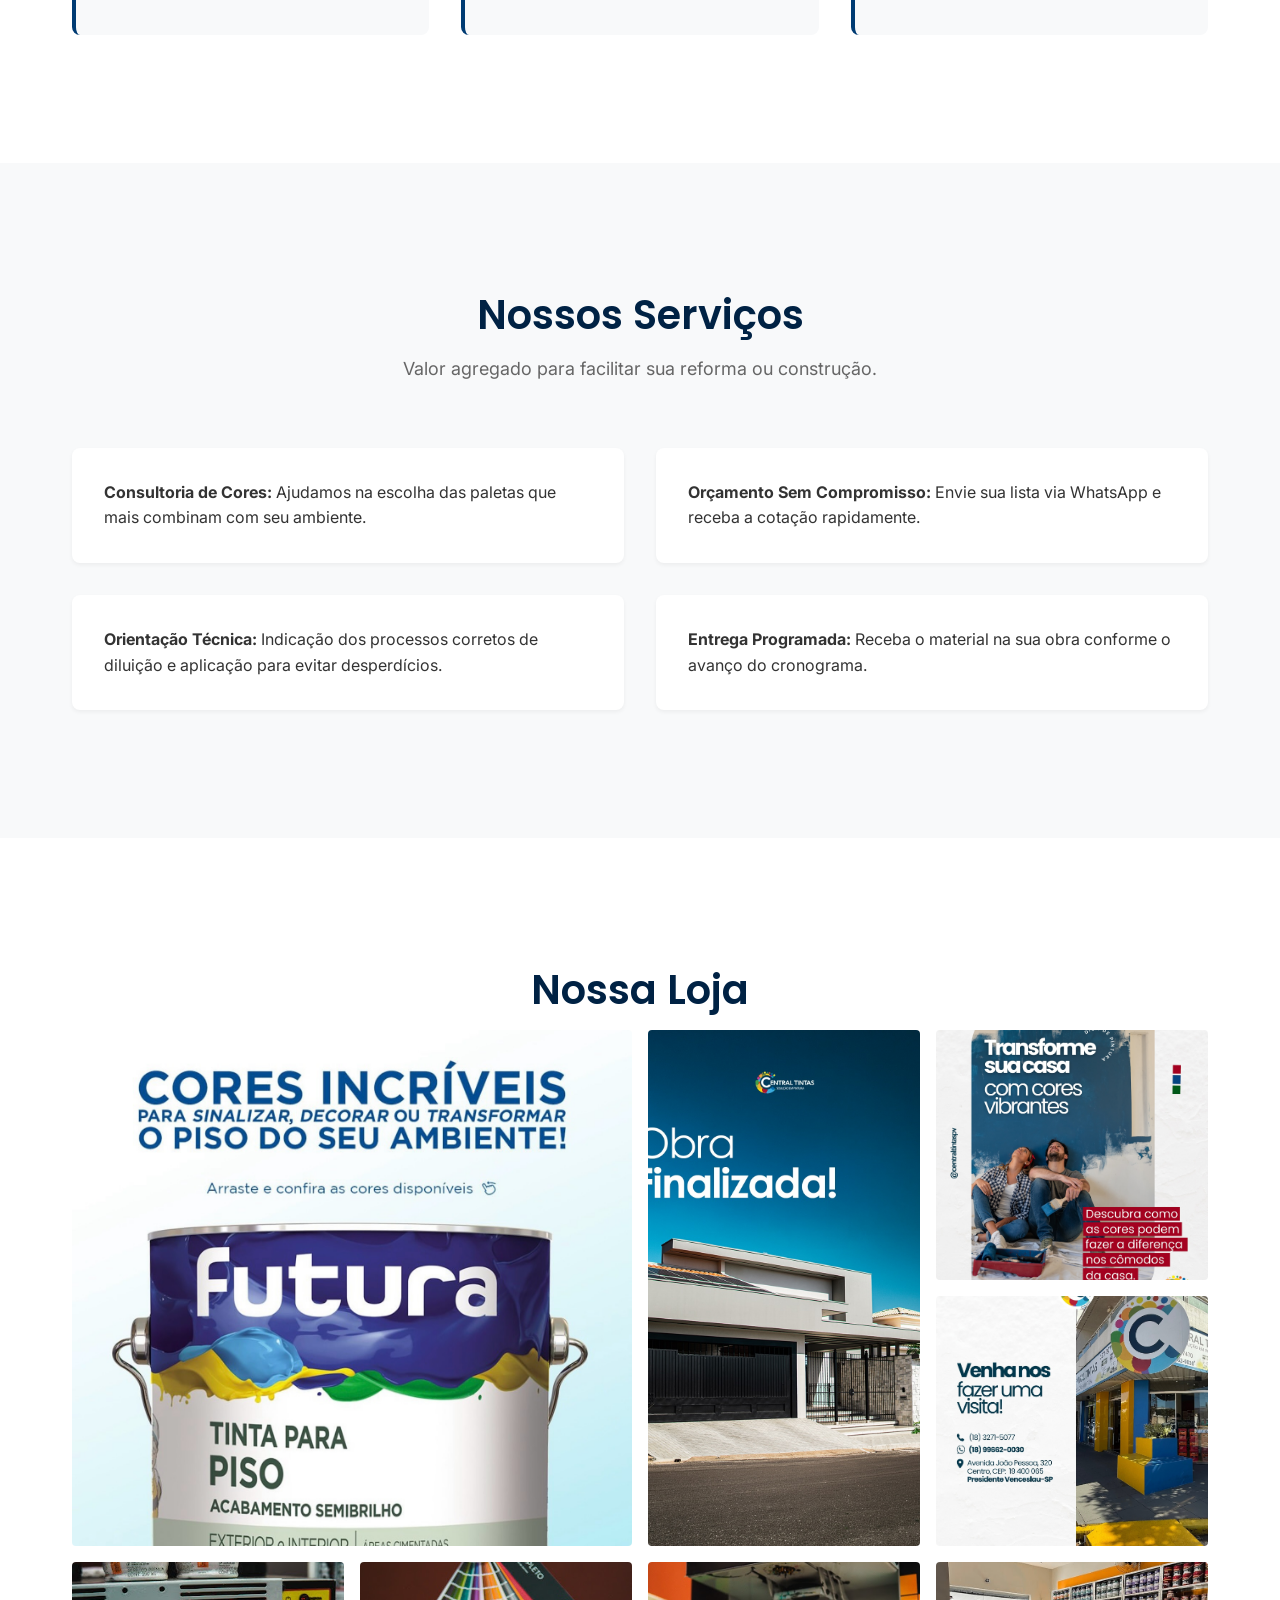
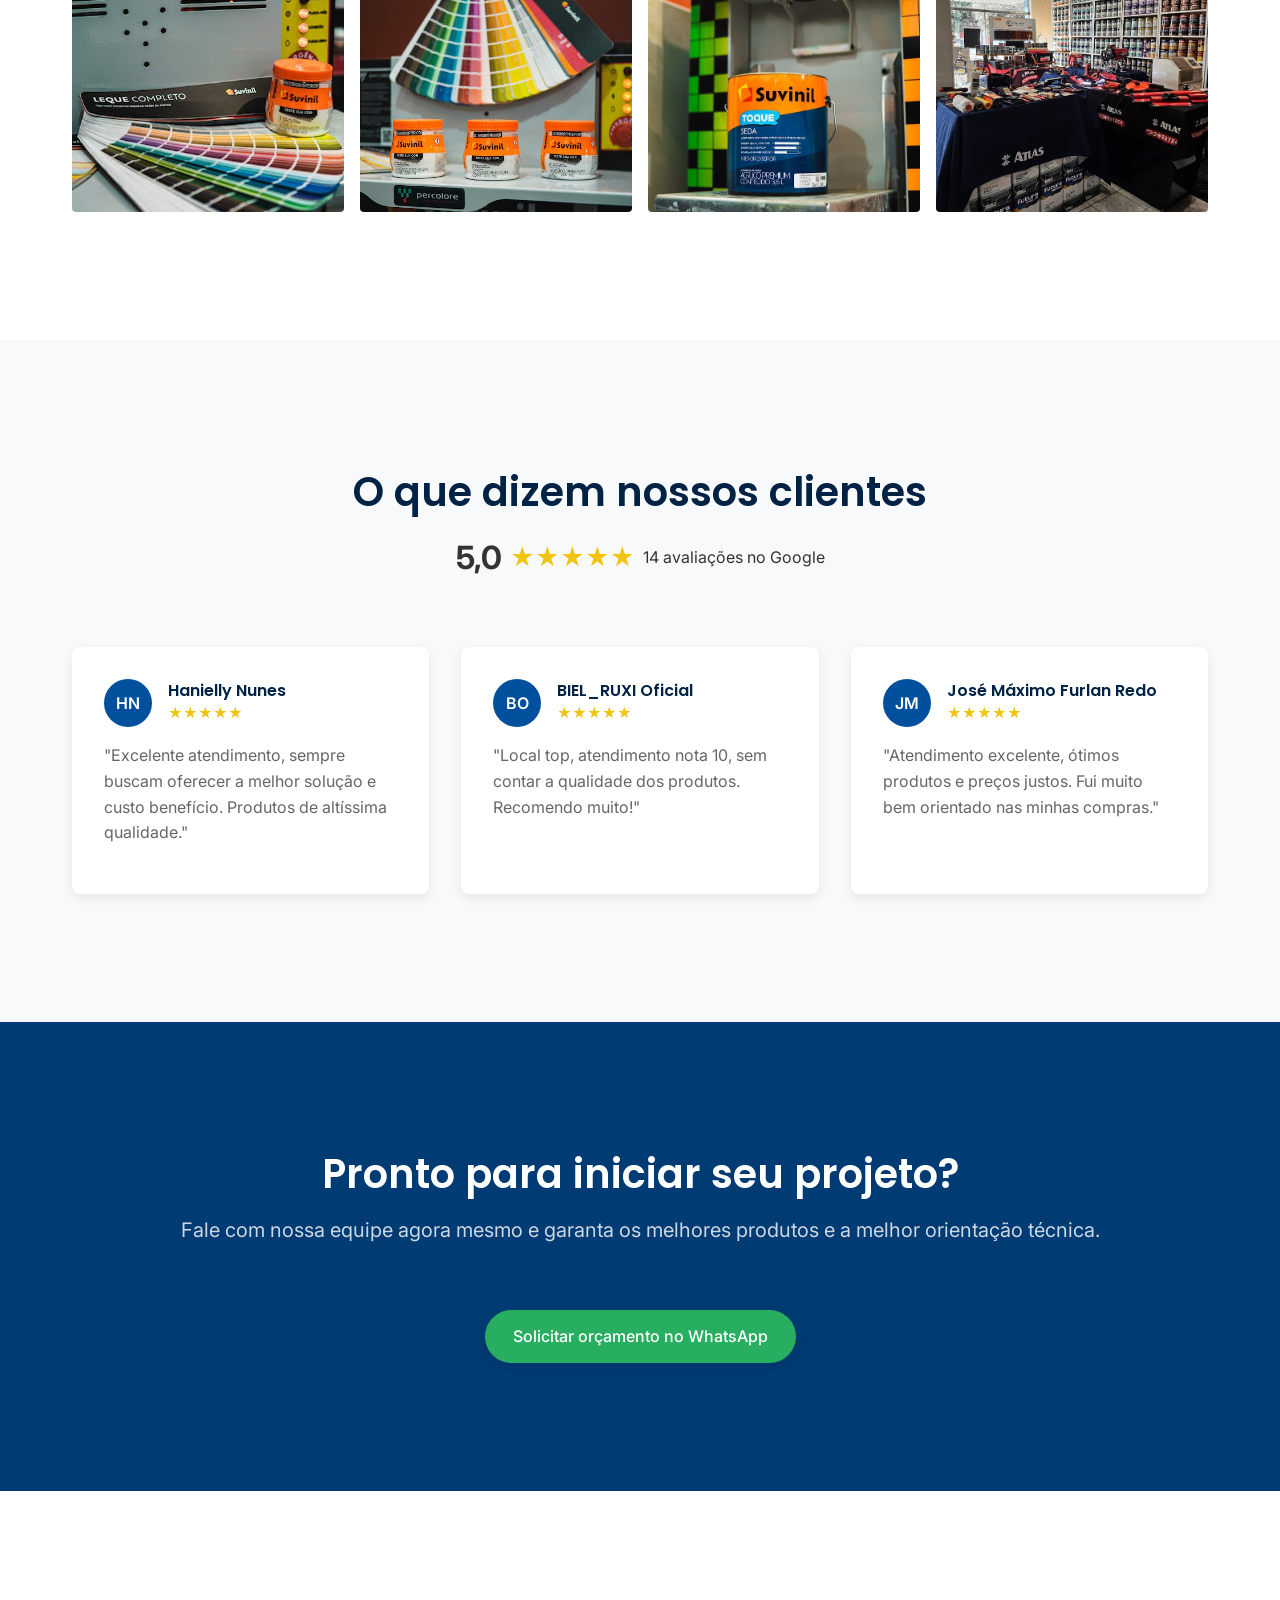
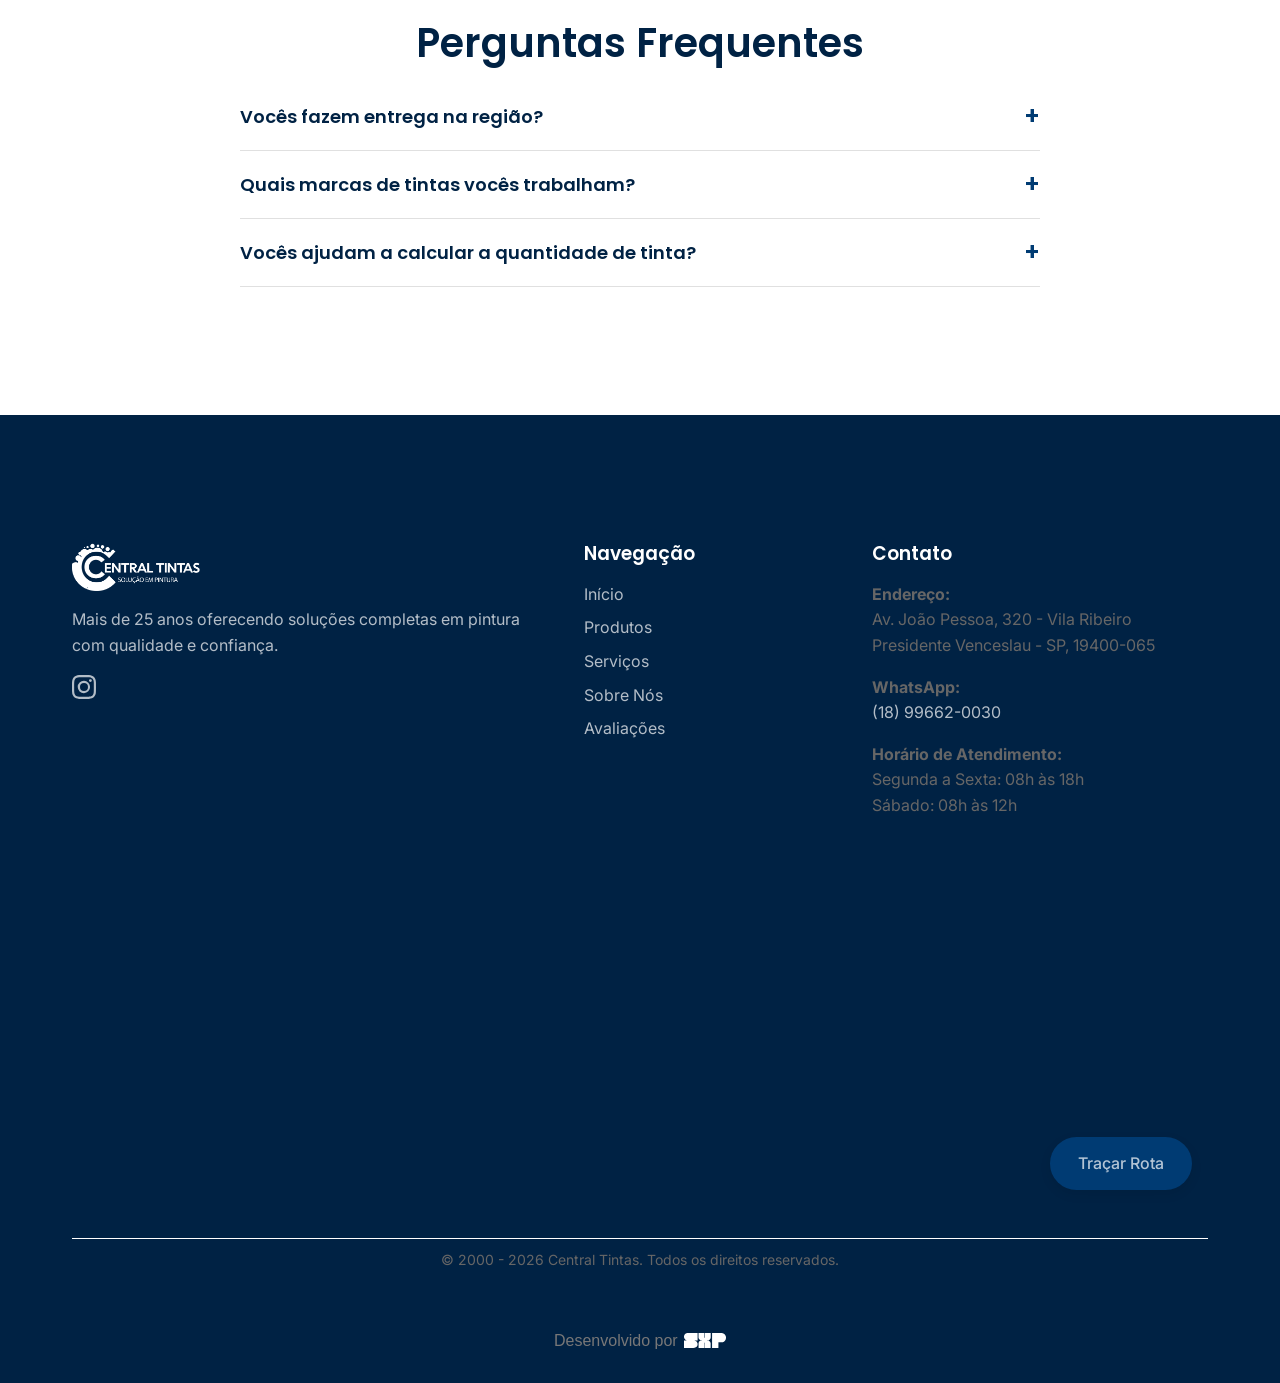
==== commit 83becf77: "Update index.html" ====
--- a/index.html
+++ b/index.html
@@ -10,15 +10,15 @@
     <!-- Open Graph -->
     <meta property="og:title" content="Central Tintas | Solução em Pintura">
     <meta property="og:description" content="Especialistas em tintas, acessórios e soluções completas para pintura residencial, comercial e industrial.">
-    <meta property="og:image" content="https://www.centraltintas.com.br/assets/logo/Logo%20Central%20Tintas%20(alta).png">
-    <meta property="og:url" content="https://www.centraltintas.com.br">
+    <meta property="og:image" content="https://www.centraltintasvenceslauense.com.br/assets/logo/Logo%20Central%20Tintas%20(alta).png">
+    <meta property="og:url" content="https://www.centraltintasvenceslauense.com.br">
     <meta property="og:type" content="website">
 
     <!-- Twitter Cards -->
     <meta name="twitter:card" content="summary_large_image">
     <meta name="twitter:title" content="Central Tintas | Solução em Pintura">
     <meta name="twitter:description" content="Especialistas em tintas, acessórios e soluções completas para pintura residencial, comercial e industrial.">
-    <meta name="twitter:image" content="https://www.centraltintas.com.br/assets/logo/Logo%20Central%20Tintas%20(alta).png">
+    <meta name="twitter:image" content="https://www.centraltintasvenceslauense.com.br/assets/logo/Logo%20Central%20Tintas%20(alta).png">
 
     <!-- Google Fonts -->
     <link rel="preconnect" href="https://fonts.googleapis.com">
@@ -96,12 +96,12 @@
 
             <nav class="nav-menu" aria-label="Menu Principal">
                 <ul class="nav-list">
-                    <li><a href="index.html#inicio" class="nav-link">Início</a></li>
-                    <li><a href="index.html#sobre" class="nav-link">Sobre</a></li>
-                    <li><a href="index.html#produtos" class="nav-link">Produtos</a></li>
+                    <li><a href="#inicio" class="nav-link">Início</a></li>
+                    <li><a href="#sobre" class="nav-link">Sobre</a></li>
+                    <li><a href="#produtos" class="nav-link">Produtos</a></li>
                     <li><a href="catalogo.html" class="nav-link active">Catálogo</a></li>
-                    <li><a href="index.html#servicos" class="nav-link">Serviços</a></li>
-                    <li><a href="index.html#contato" class="nav-link">Contato</a></li>
+                    <li><a href="#servicos" class="nav-link">Serviços</a></li>
+                    <li><a href="#contato" class="nav-link">Contato</a></li>
                 </ul>
             </nav>
 
@@ -459,12 +459,13 @@
                <p>&copy; 2000 - <script>document.write(new Date().getFullYear())</script> Central Tintas. Todos os direitos reservados.</p>
             </div>
             <div style="text-align: center; padding: 10px; font-family: Arial, sans-serif; font-size: 14px; color: #fff;">
-  <p>
-    Criado por
-    <a href="https://www.instagram.com/eduardofigueredoweb/" target="_blank" rel="noopener noreferrer" style="color: #007BFF; text-decoration: none; font-weight: bold;">
-      Eduardo Figueredo
+ <div class="site-credit">
+    <span>Desenvolvido por</span>
+
+    <a href="https://www.instagram.com/strongxp.co/" target="_blank" rel="noopener noreferrer">
+        <img src="assets/logo/small.svg" alt="Logo da empresa">
     </a>
-  </p>
+</div>
 </div>
         </div>
     </footer>
--- a/css/components.css
+++ b/css/components.css
@@ -666,3 +666,525 @@
   .footer-top { grid-template-columns: 1fr; }
   .services-list { grid-template-columns: 1fr; }
 }
+
+/* ==========================================================================
+   Catálogo de Cores
+   ========================================================================== */
+
+/* Hero */
+.colors-hero {
+  padding: calc(var(--header-height) + var(--spacing-xl)) 0 var(--spacing-lg);
+  background-color: var(--color-background);
+  text-align: center;
+}
+
+.colors-hero-container {
+  max-width: 720px;
+  margin: 0 auto;
+}
+
+.colors-hero .hero-badge {
+  margin-bottom: var(--spacing-sm);
+}
+
+.colors-hero-title {
+  font-size: 2.75rem;
+  line-height: 1.15;
+  color: var(--color-primary-dark);
+  margin-bottom: var(--spacing-sm);
+}
+
+.colors-hero-description {
+  font-size: 1.125rem;
+  color: var(--color-text-light);
+}
+
+/* Toolbar: busca + abas de família */
+.colors-filter-section {
+  padding: var(--spacing-lg) 0 var(--spacing-md);
+}
+
+.colors-toolbar {
+  display: flex;
+  flex-direction: column;
+  gap: var(--spacing-md);
+  margin-bottom: var(--spacing-sm);
+}
+
+.colors-search {
+  position: relative;
+  max-width: 420px;
+}
+
+.colors-search svg {
+  position: absolute;
+  top: 50%;
+  left: 14px;
+  transform: translateY(-50%);
+  color: var(--color-text-light);
+  pointer-events: none;
+}
+
+.colors-search input {
+  width: 100%;
+  padding: 0.75rem 1rem 0.75rem 2.5rem;
+  border-radius: var(--radius-full);
+  border: 1px solid var(--color-border);
+  font-family: var(--font-primary);
+  font-size: 0.9375rem;
+  background-color: var(--color-white);
+  transition: border-color var(--transition-fast), box-shadow var(--transition-fast);
+}
+
+.colors-search input:focus {
+  outline: none;
+  border-color: var(--color-primary);
+  box-shadow: 0 0 0 3px rgba(0, 59, 115, 0.12);
+}
+
+.colors-tabs {
+  display: flex;
+  flex-wrap: wrap;
+  gap: 0.5rem;
+}
+
+.color-tab {
+  padding: 0.5rem 1.1rem;
+  border-radius: var(--radius-full);
+  border: 1px solid var(--color-border);
+  background-color: var(--color-white);
+  color: var(--color-text);
+  font-family: var(--font-primary);
+  font-size: 0.875rem;
+  font-weight: 500;
+  cursor: pointer;
+  transition: all var(--transition-fast);
+  white-space: nowrap;
+}
+
+.color-tab:hover {
+  border-color: var(--color-primary);
+  color: var(--color-primary);
+}
+
+.color-tab.active {
+  background-color: var(--color-primary);
+  border-color: var(--color-primary);
+  color: var(--color-white);
+}
+
+.color-tab:focus-visible,
+.colors-search input:focus-visible {
+  outline: 2px solid var(--color-primary);
+  outline-offset: 2px;
+}
+
+.colors-count {
+  font-size: 0.875rem;
+  color: var(--color-text-light);
+  margin-bottom: var(--spacing-sm);
+}
+
+/* Grid de cores */
+.colors-grid {
+  display: grid;
+  grid-template-columns: repeat(auto-fill, minmax(190px, 1fr));
+  gap: var(--spacing-sm);
+}
+
+.color-card {
+  border: none;
+  padding: 0;
+  text-align: left;
+  border-radius: var(--radius-md);
+  overflow: hidden;
+  background-color: var(--color-white);
+  box-shadow: var(--shadow-sm);
+  cursor: pointer;
+  transition: transform var(--transition-normal), box-shadow var(--transition-normal);
+  font-family: var(--font-primary);
+}
+
+.color-card:hover,
+.color-card:focus-visible {
+  transform: translateY(-4px);
+  box-shadow: var(--shadow-md);
+  outline: none;
+}
+
+.color-swatch {
+  height: 110px;
+  width: 100%;
+  position: relative;
+}
+
+.color-swatch::after {
+  content: 'Pedir orçamento →';
+  position: absolute;
+  inset: 0;
+  display: flex;
+  align-items: center;
+  justify-content: center;
+  background: rgba(0, 0, 0, 0.45);
+  color: #fff;
+  font-size: 0.8125rem;
+  font-weight: 600;
+  opacity: 0;
+  transition: opacity var(--transition-fast);
+}
+
+.color-card:hover .color-swatch::after,
+.color-card:focus-visible .color-swatch::after {
+  opacity: 1;
+}
+
+.color-info {
+  padding: 0.75rem 1rem 1rem;
+}
+
+.color-name {
+  font-size: 0.9375rem;
+  font-weight: 600;
+  color: var(--color-primary-dark);
+  margin-bottom: 0.15rem;
+}
+
+.color-hex {
+  font-size: 0.8125rem;
+  color: var(--color-text-light);
+  text-transform: uppercase;
+  letter-spacing: 0.5px;
+}
+
+.colors-empty {
+  text-align: center;
+  padding: var(--spacing-lg) 0;
+  color: var(--color-text-light);
+}
+
+/* Aviso de fidelidade de cor */
+.colors-note-section {
+  padding: var(--spacing-md) 0 var(--spacing-lg);
+}
+
+.colors-note {
+  display: flex;
+  align-items: flex-start;
+  gap: var(--spacing-sm);
+  max-width: 800px;
+  margin: 0 auto;
+  padding: var(--spacing-sm) var(--spacing-md);
+  background-color: var(--color-background);
+  border-left: 4px solid var(--color-primary);
+  border-radius: var(--radius-sm);
+}
+
+.colors-note-icon {
+  flex-shrink: 0;
+  width: 22px;
+  height: 22px;
+  border-radius: 50%;
+  background-color: var(--color-primary);
+  color: var(--color-white);
+  font-size: 0.8125rem;
+  font-weight: 700;
+  font-style: italic;
+  display: flex;
+  align-items: center;
+  justify-content: center;
+}
+
+.colors-note p {
+  font-size: 0.875rem;
+  color: var(--color-text-light);
+  margin-bottom: 0;
+}
+
+/* Responsivo */
+@media (max-width: 576px) {
+  .colors-hero-title { font-size: 2.1rem; }
+  .colors-grid { grid-template-columns: repeat(auto-fill, minmax(140px, 1fr)); }
+  .color-swatch { height: 90px; }
+}
+
+/* ==========================================================================
+   Catálogo de Produtos (PDFs)
+   Conceito: cada card é uma "amostra de tinta" — faixa colorida no topo
+   (uma cor por produto, como uma cartela real), furo de amostra, borda
+   inferior com efeito de gotas escorrendo, e corpo branco com CTA circular.
+   Reaproveita as variáveis definidas em variables.css
+   ========================================================================== */
+
+/* Banner do topo da página */
+.catalog-banner {
+  padding-top: calc(var(--header-height) + var(--spacing-xl));
+  padding-bottom: var(--spacing-lg);
+  background-color: var(--color-background);
+  text-align: center;
+  border-bottom: 1px solid var(--color-border);
+}
+
+.catalog-banner .hero-badge {
+  margin-bottom: var(--spacing-sm);
+}
+
+.catalog-banner-title {
+  font-size: 2.75rem;
+  color: var(--color-primary-dark);
+  margin-bottom: var(--spacing-sm);
+}
+
+.catalog-banner-subtitle {
+  max-width: 640px;
+  margin: 0 auto;
+  color: var(--color-text-light);
+  font-size: 1.0625rem;
+}
+
+/* Grid de cards */
+.catalog-grid {
+  display: grid;
+  grid-template-columns: repeat(auto-fit, minmax(300px, 1fr));
+  gap: var(--spacing-lg) var(--spacing-md);
+}
+
+/* ==========================================================================
+   Card = amostra de tinta
+   ========================================================================== */
+
+.catalog-card {
+  --swatch: var(--color-primary);
+  position: relative;
+  display: flex;
+  flex-direction: column;
+  background-color: var(--color-white);
+  border-radius: var(--radius-lg);
+  overflow: hidden;
+  box-shadow: var(--shadow-sm);
+  text-decoration: none;
+  color: inherit;
+  transition: transform var(--transition-normal), box-shadow var(--transition-normal);
+}
+
+.catalog-card:hover {
+  transform: translateY(-6px);
+  box-shadow: var(--shadow-lg);
+}
+
+.catalog-card:focus-visible {
+  outline: 2px solid var(--swatch);
+  outline-offset: 3px;
+}
+
+/* Faixa colorida superior (a "tinta") */
+.catalog-swatch {
+  position: relative;
+  height: 152px;
+  padding: 1rem 1.25rem 0;
+  background-color: var(--swatch);
+  background-image: linear-gradient(155deg, rgba(255, 255, 255, 0.16), rgba(0, 0, 0, 0.12));
+  overflow: hidden;
+  transition: filter var(--transition-normal);
+  /* Borda inferior em "gotas escorrendo" */
+  clip-path: polygon(
+    0% 0%, 100% 0%, 100% 86%,
+    93% 86%, 91% 100%, 87% 86%,
+    77% 86%, 75% 95%, 71% 86%,
+    61% 86%, 59% 100%, 55% 86%,
+    45% 86%, 43% 93%, 39% 86%,
+    29% 86%, 27% 100%, 23% 86%,
+    13% 86%, 11% 94%, 7% 86%,
+    0% 86%
+  );
+}
+
+.catalog-card:hover .catalog-swatch {
+  filter: brightness(1.08);
+}
+
+/* Furo de amostra (estilo cartela de cores) */
+.catalog-swatch::after {
+  content: '';
+  position: absolute;
+  top: 12px;
+  left: 50%;
+  transform: translateX(-50%);
+  width: 16px;
+  height: 16px;
+  border-radius: 50%;
+  background: var(--color-white);
+  box-shadow: inset 0 1px 3px rgba(0, 0, 0, 0.25);
+}
+
+/* Ícone de gota gigante, esmaecido, ao fundo da faixa */
+.catalog-drop {
+  position: absolute;
+  bottom: -6px;
+  right: -10px;
+  width: 108px;
+  height: 108px;
+  color: var(--color-white);
+  opacity: 0.16;
+  pointer-events: none;
+}
+
+/* Selo "PDF" no canto */
+.catalog-format {
+  position: absolute;
+  top: 14px;
+  left: 16px;
+  display: inline-flex;
+  align-items: center;
+  padding: 0.2rem 0.6rem;
+  background: rgba(255, 255, 255, 0.22);
+  backdrop-filter: blur(2px);
+  color: var(--color-white);
+  border-radius: var(--radius-full);
+  font-size: 0.6875rem;
+  font-weight: 700;
+  letter-spacing: 0.06em;
+}
+
+/* Etiqueta de categoria, ancorada na base da faixa */
+.catalog-category {
+  position: absolute;
+  bottom: 22px;
+  left: 16px;
+  display: inline-flex;
+  padding: 0.3rem 0.75rem;
+  background: var(--color-white);
+  color: var(--swatch);
+  border-radius: var(--radius-full);
+  font-size: 0.75rem;
+  font-weight: 700;
+  text-transform: uppercase;
+  letter-spacing: 0.4px;
+  box-shadow: var(--shadow-sm);
+}
+
+/* Corpo branco do card */
+.catalog-body {
+  display: flex;
+  flex-direction: column;
+  flex-grow: 1;
+  padding: var(--spacing-md);
+  padding-top: var(--spacing-sm);
+}
+
+.catalog-card h3 {
+  font-size: 1.0625rem;
+  color: var(--color-primary-dark);
+  margin-bottom: var(--spacing-xs);
+  line-height: 1.32;
+}
+
+.catalog-card p {
+  font-size: 0.9rem;
+  color: var(--color-text-light);
+  margin-bottom: var(--spacing-md);
+  flex-grow: 1;
+}
+
+/* Rodapé do card: tipo de arquivo + botão circular */
+.catalog-footer {
+  display: flex;
+  align-items: center;
+  justify-content: space-between;
+  gap: var(--spacing-sm);
+  padding-top: var(--spacing-sm);
+  border-top: 1px dashed var(--color-border);
+}
+
+.catalog-filetype {
+  display: inline-flex;
+  align-items: center;
+  gap: 0.4rem;
+  font-size: 0.8125rem;
+  font-weight: 500;
+  color: var(--color-text-light);
+}
+
+.catalog-filetype svg {
+  width: 16px;
+  height: 16px;
+  flex-shrink: 0;
+}
+
+.catalog-cta {
+  display: inline-flex;
+  align-items: center;
+  gap: 0.5rem;
+  font-weight: 700;
+  font-size: 0.875rem;
+  color: var(--swatch);
+  white-space: nowrap;
+}
+
+.catalog-cta-icon {
+  display: flex;
+  align-items: center;
+  justify-content: center;
+  width: 34px;
+  height: 34px;
+  flex-shrink: 0;
+  border-radius: 50%;
+  background: var(--swatch);
+  color: var(--color-white);
+  transition: transform var(--transition-normal), background-color var(--transition-normal);
+}
+
+.catalog-cta-icon svg {
+  width: 16px;
+  height: 16px;
+  transition: transform var(--transition-normal);
+}
+
+.catalog-card:hover .catalog-cta-icon {
+  transform: scale(1.08);
+}
+
+.catalog-card:hover .catalog-cta-icon svg {
+  transform: translateX(2px);
+}
+
+/* Responsivo */
+@media (max-width: 768px) {
+  .catalog-banner-title {
+    font-size: 2rem;
+  }
+
+  .catalog-grid {
+    grid-template-columns: 1fr;
+  }
+
+  .catalog-swatch {
+    height: 132px;
+  }
+}
+
+.site-credit {
+    display: flex;
+    align-items: center;
+    justify-content: center;
+    gap: 6px;
+    padding: 20px 0;
+    font-size: 16px;
+    color: #777;
+}
+
+.site-credit a {
+    display: flex;
+    align-items: center;
+    transition: opacity 0.2s ease;
+}
+
+.site-credit img {
+    display: block;
+    width: auto;
+    height: 22px;
+    max-width: 150px;
+}
+
+.site-credit a:hover {
+    opacity: 0.8;
+}
